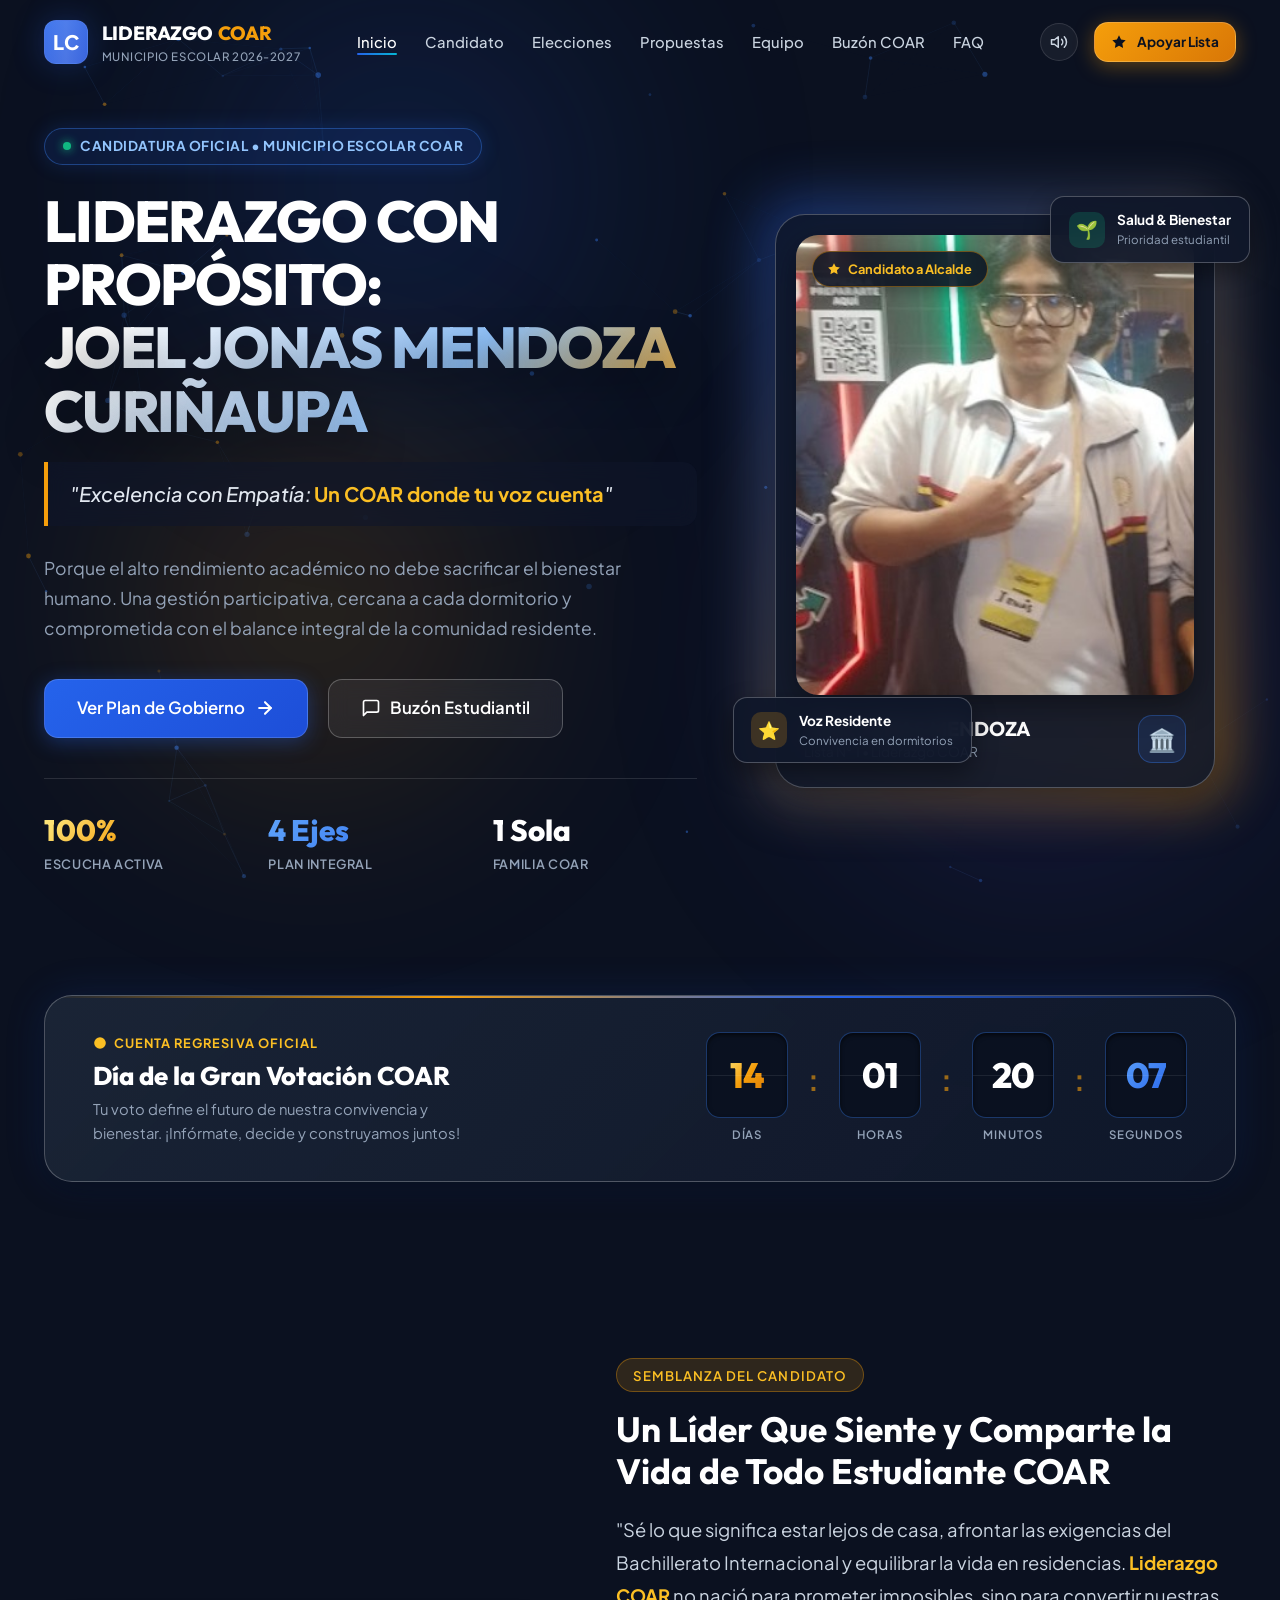
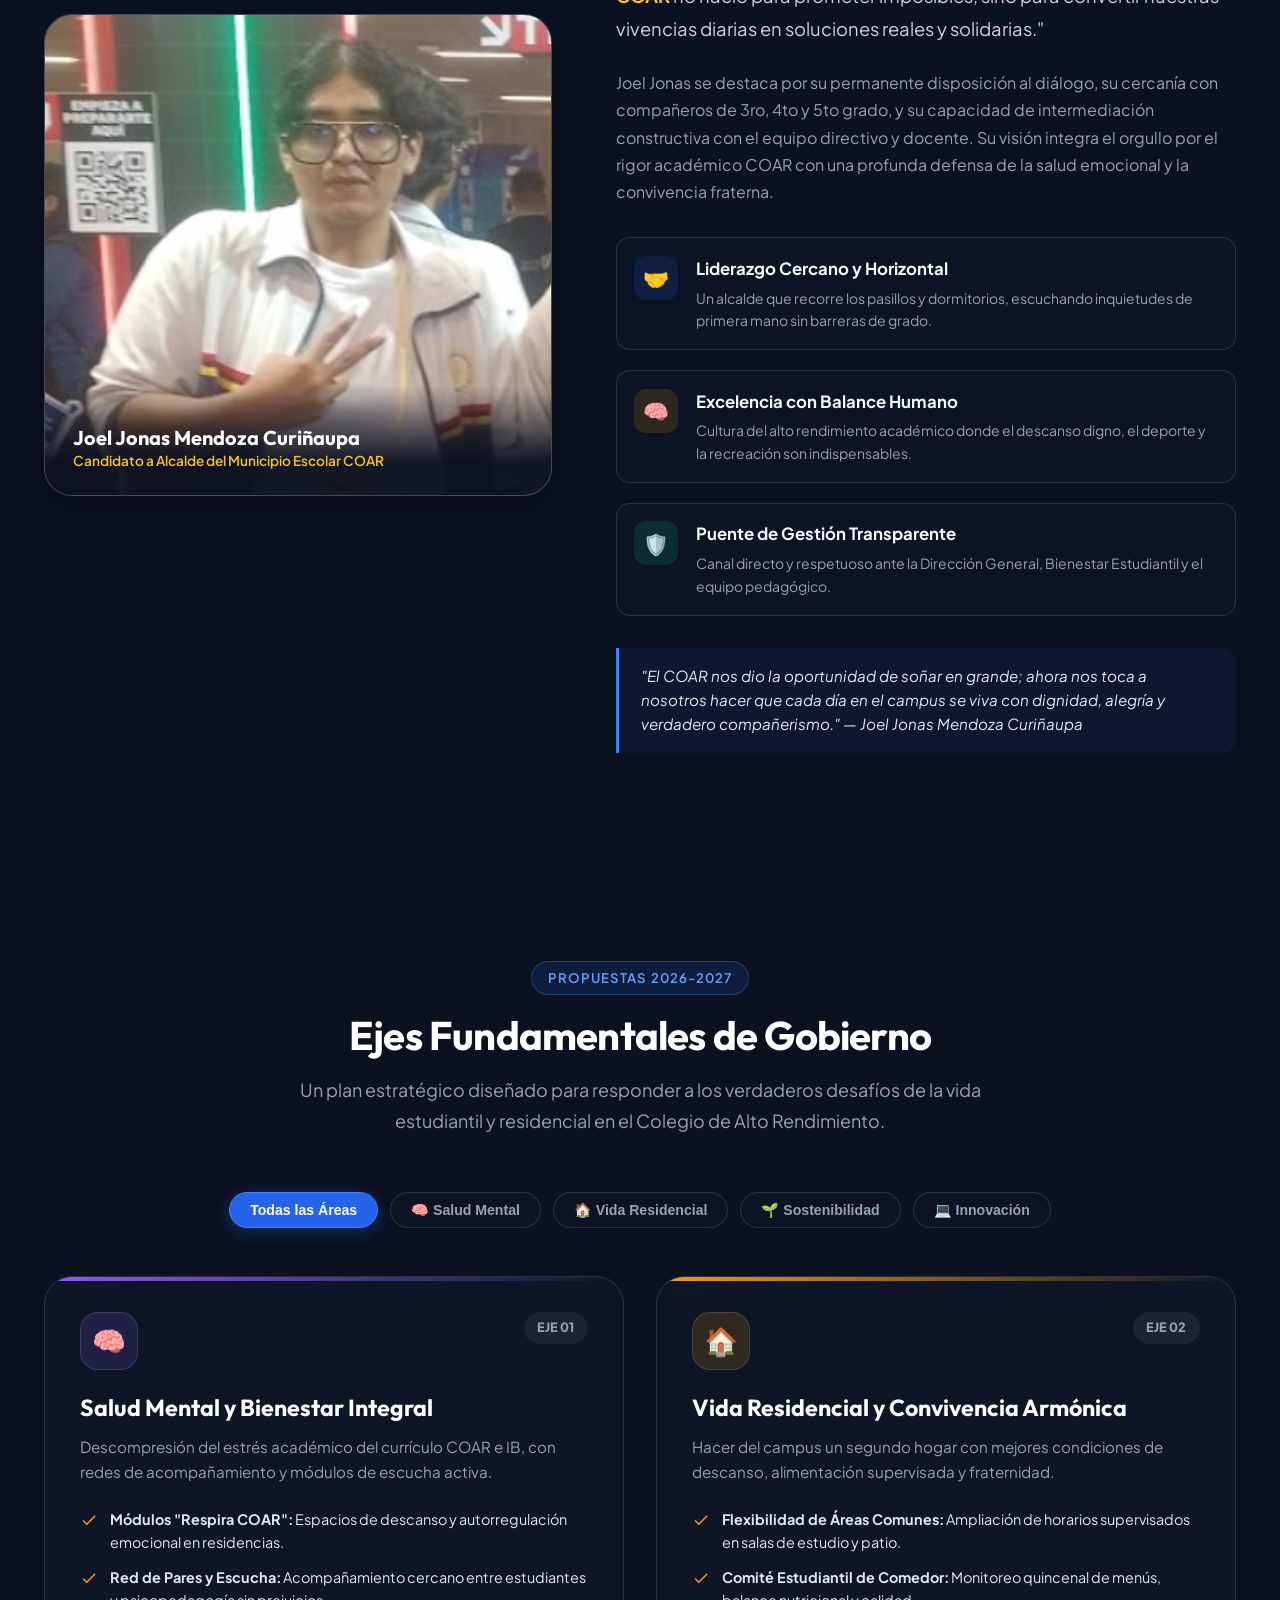
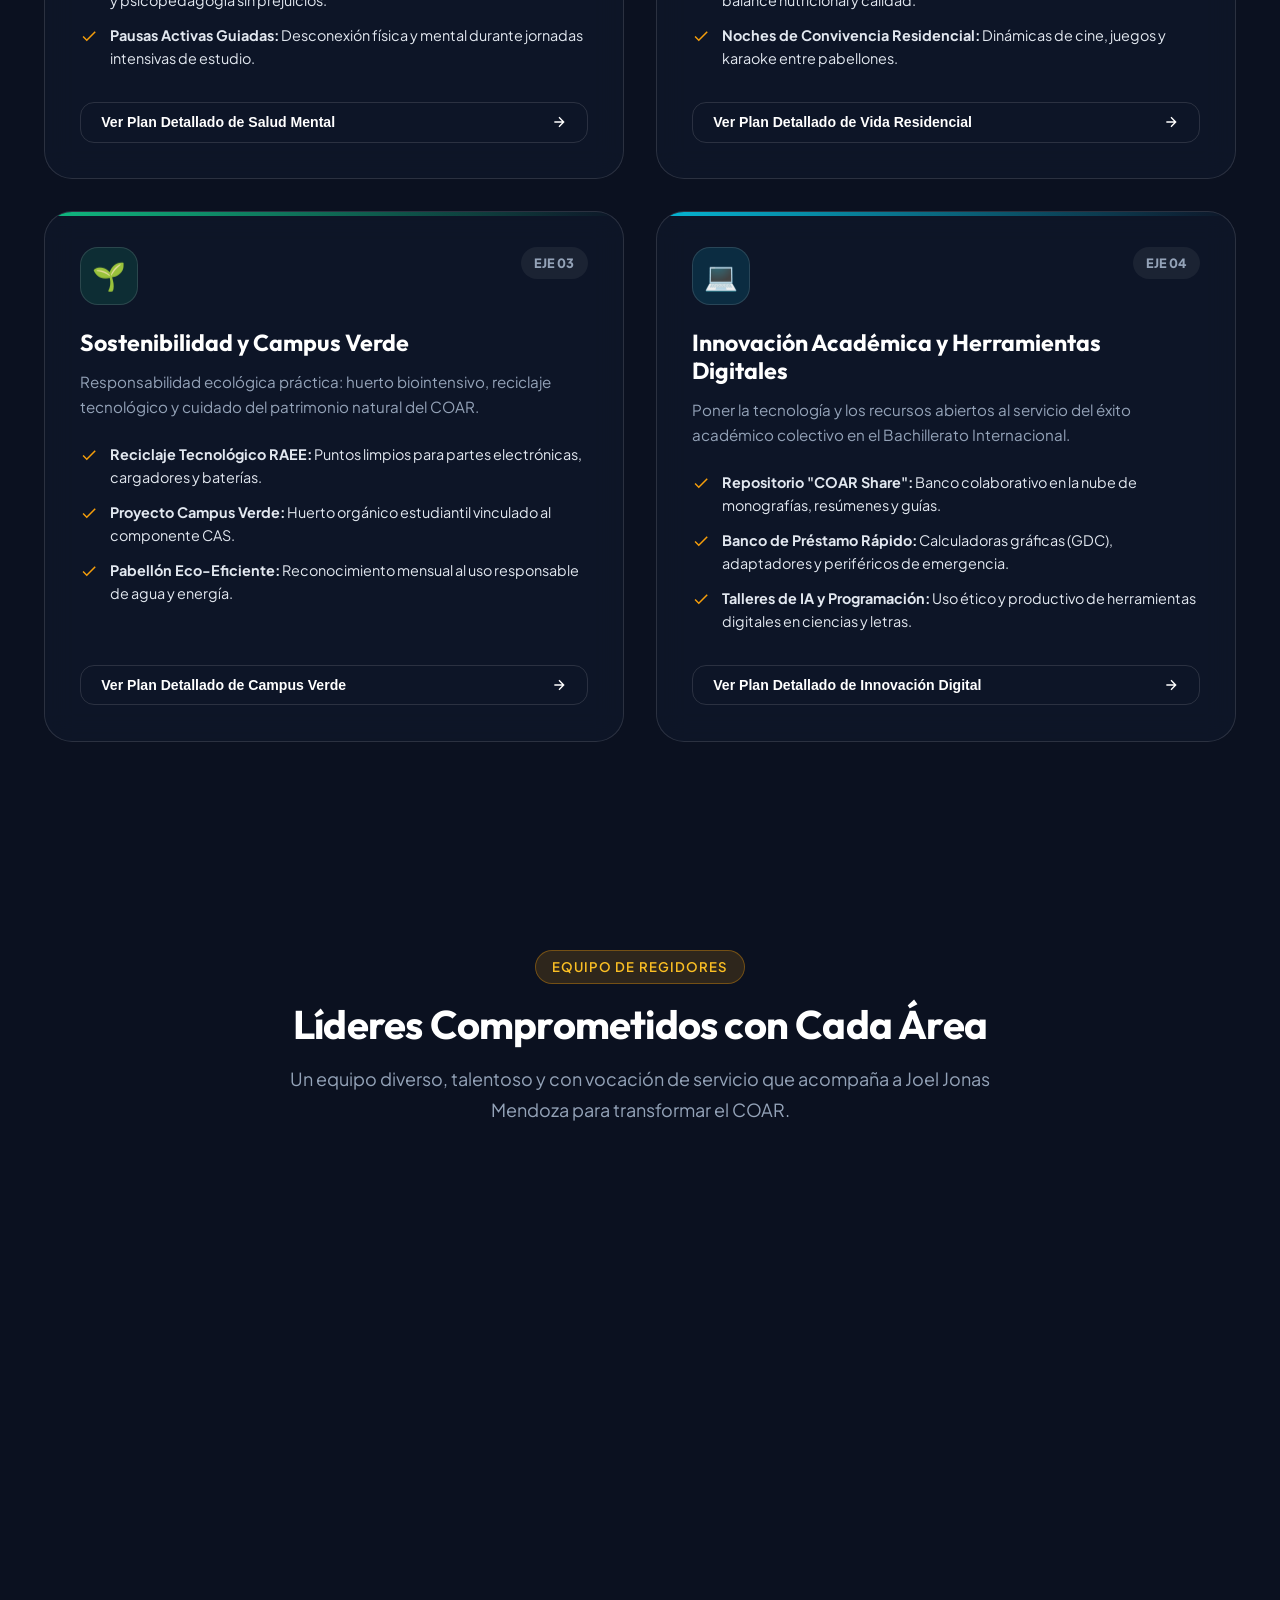
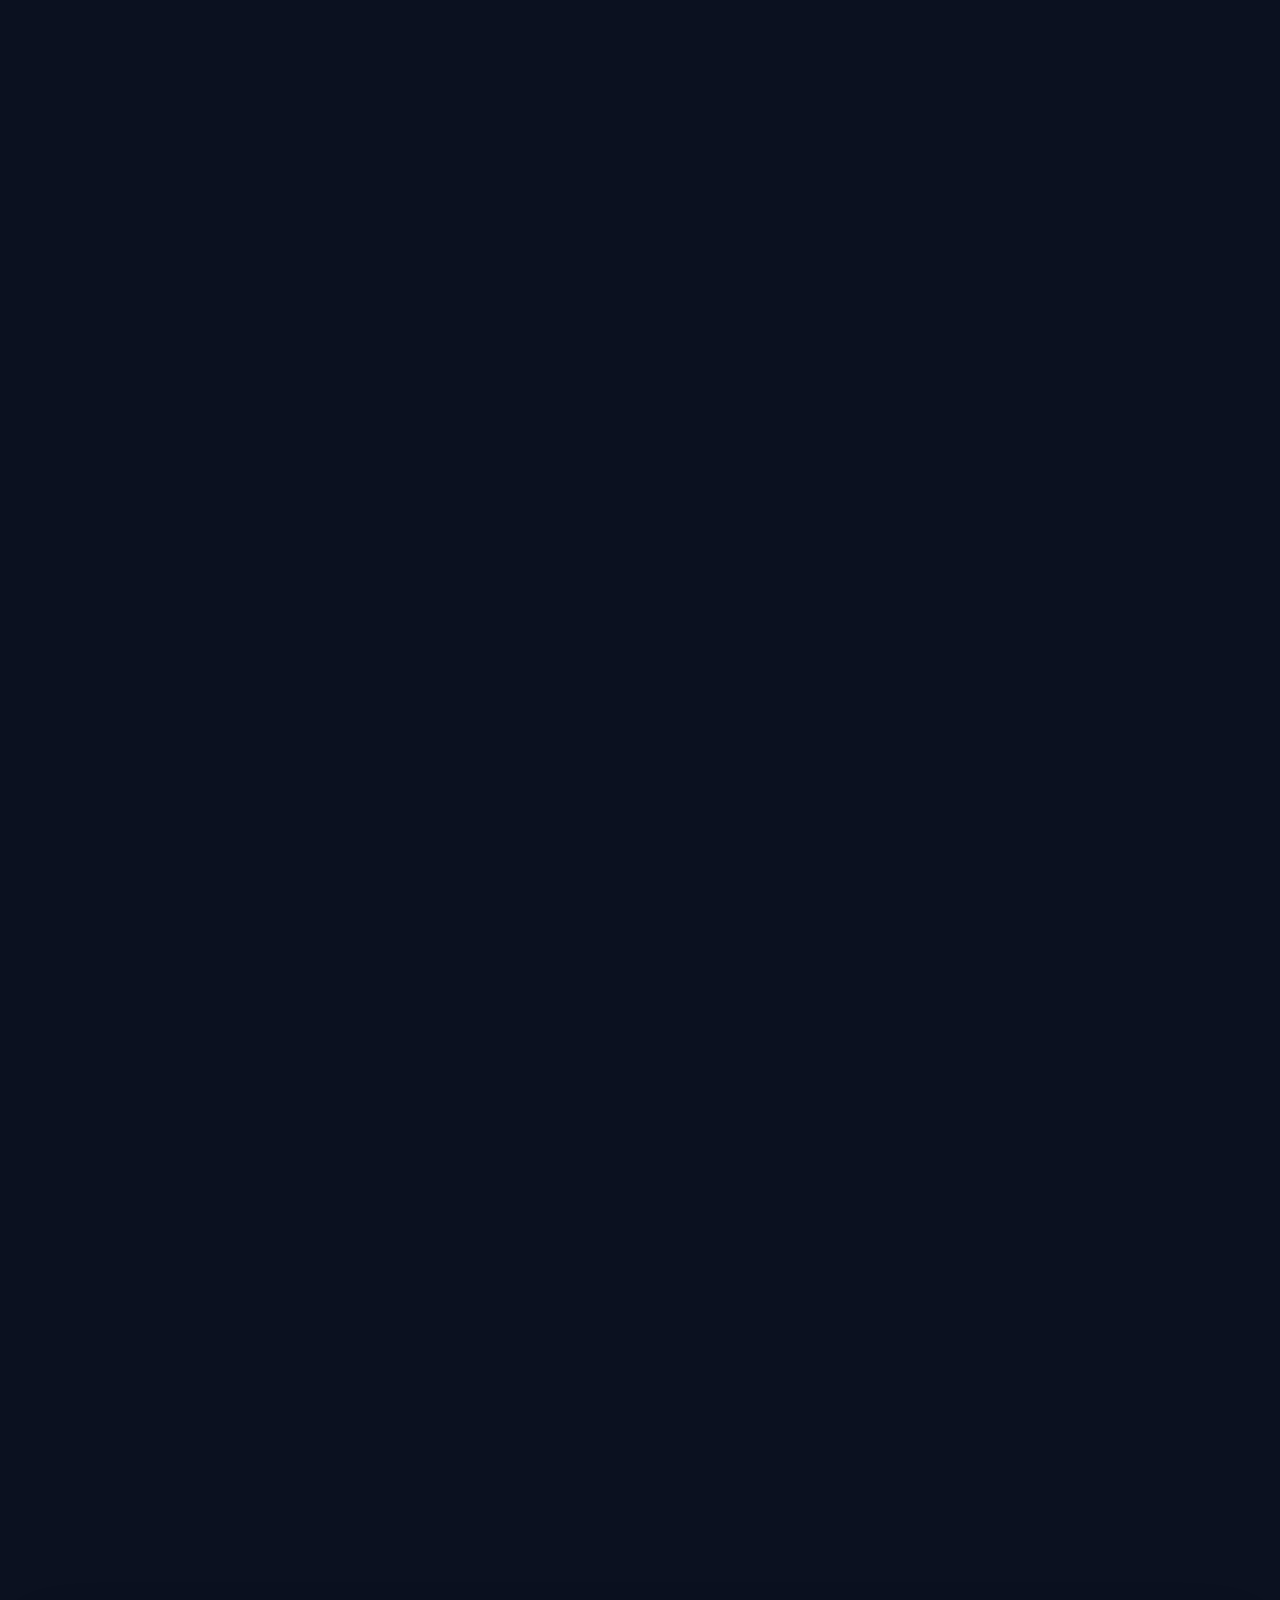
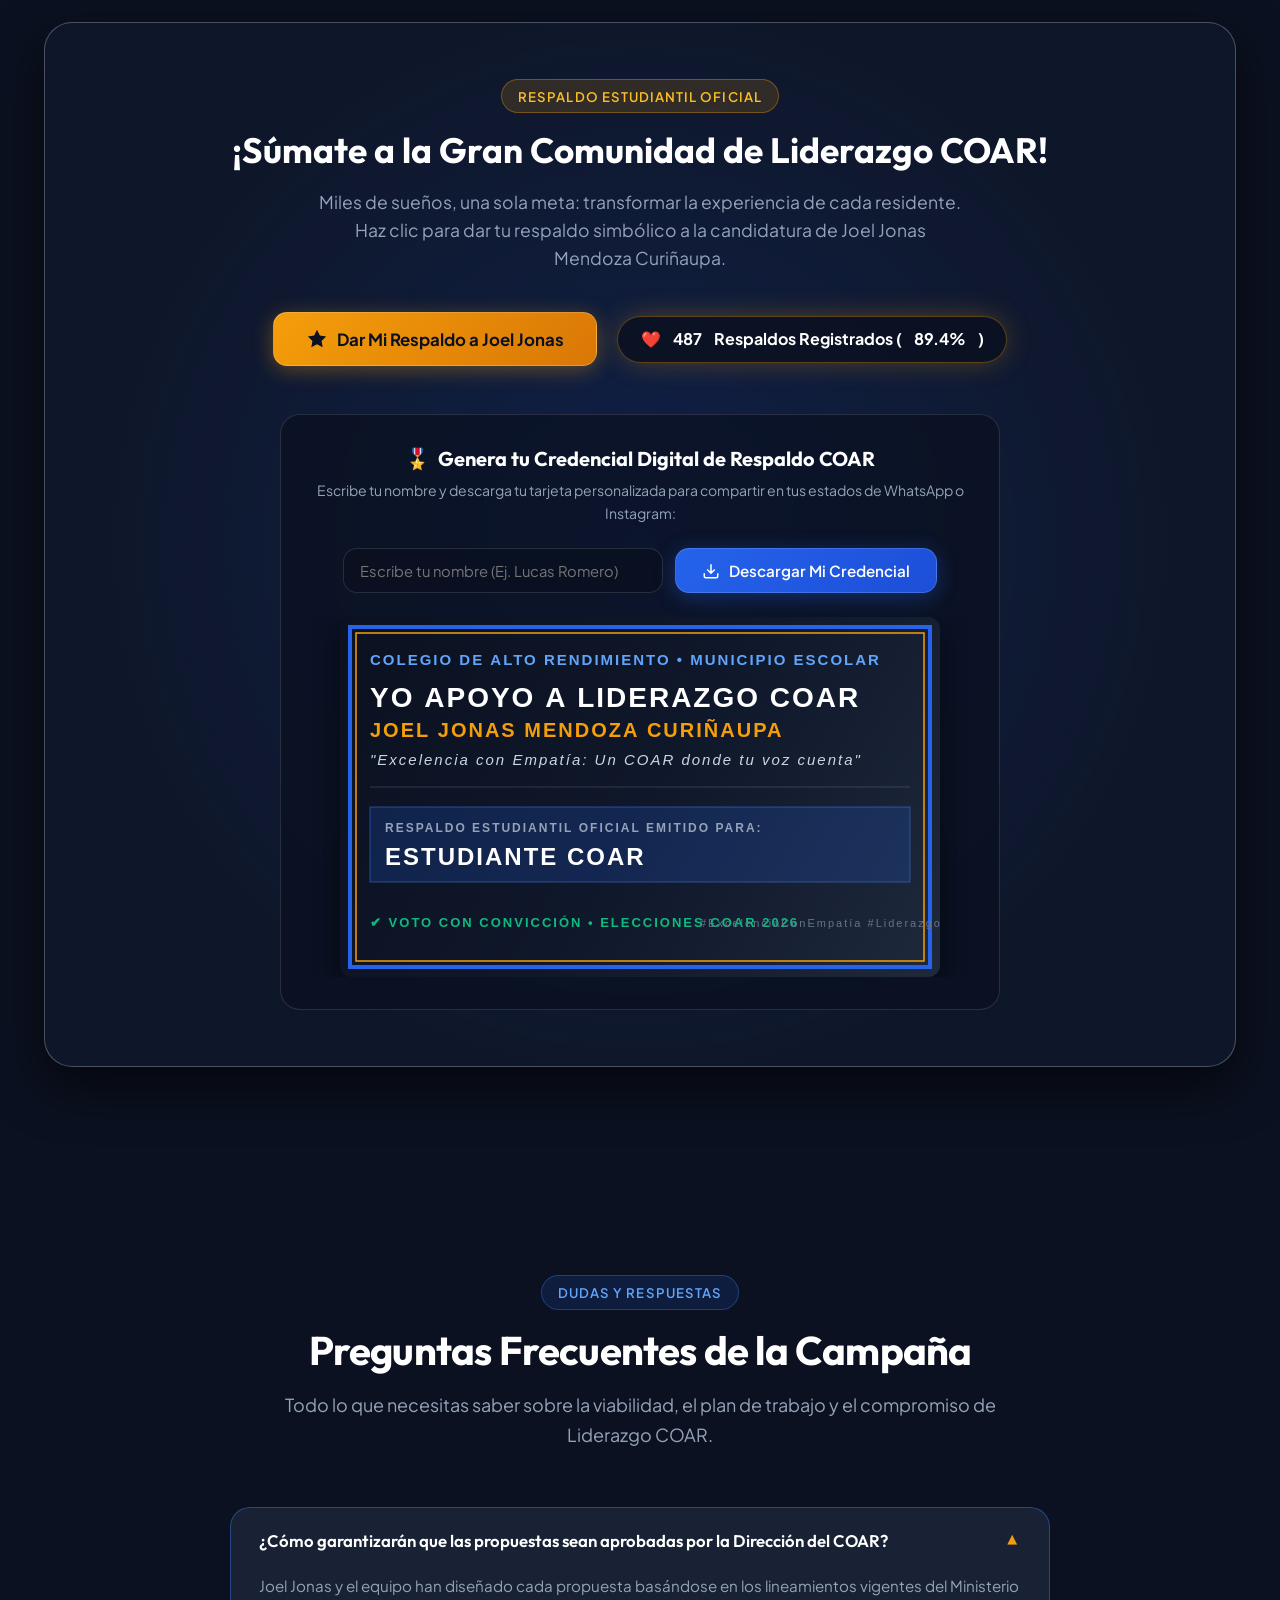
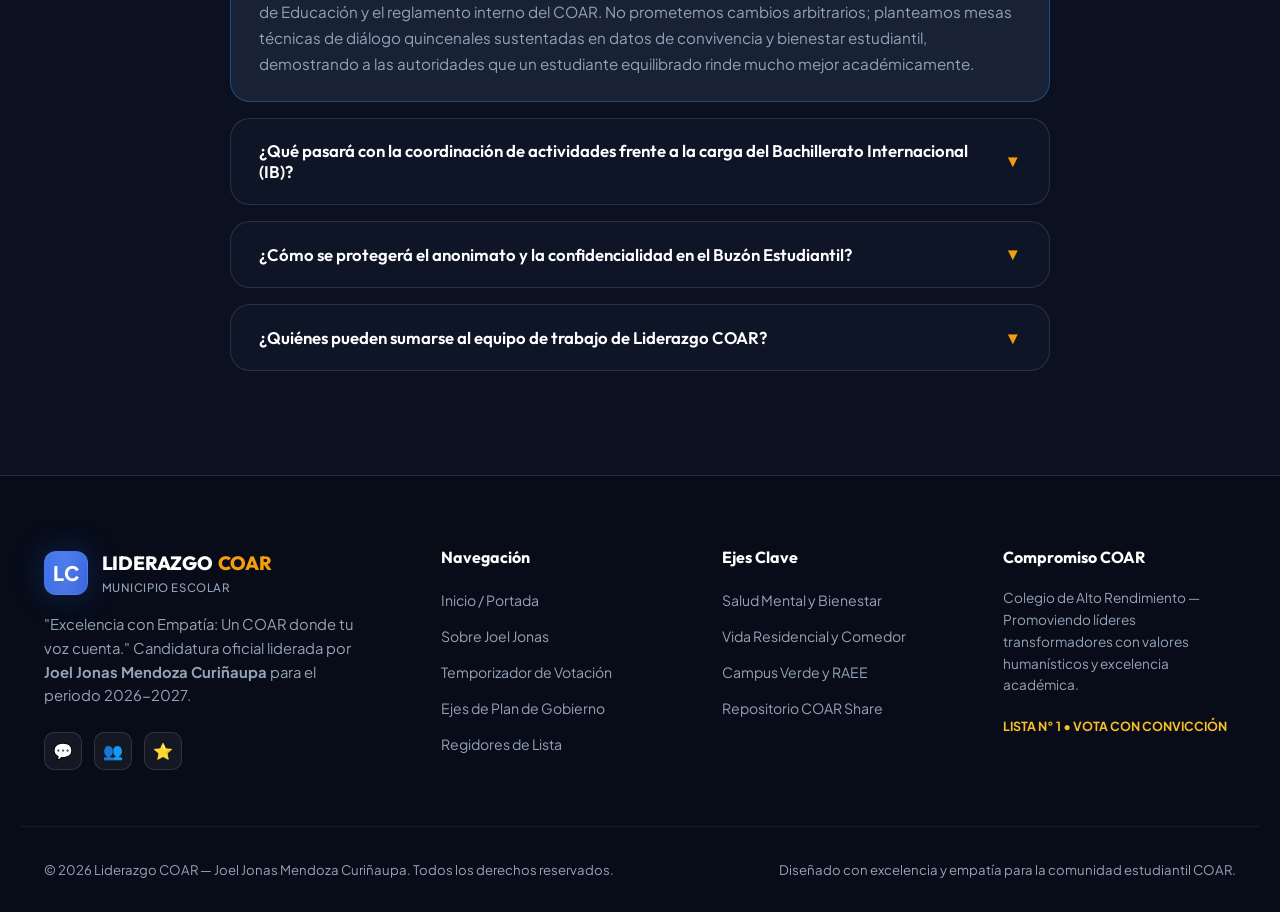
==== index.html @ a5151711 "Campaña Liderazgo COAR - Joel Jonas Mendoza" ====
<!DOCTYPE html>
<html lang="es">
<head>
  <meta charset="UTF-8">
  <meta name="viewport" content="width=device-width, initial-scale=1.0">
  <title>Liderazgo COAR | Joel Jonas Mendoza Curiñaupa - Alcalde Escolar</title>
  
  <!-- Metadatos SEO y Campaña -->
  <meta name="description" content="Campaña electoral de municipio escolar para el Colegio de Alto Rendimiento (COAR). Joel Jonas Mendoza Curiñaupa a la Alcaldía Escolar. Excelencia con Empatía: Un COAR donde tu voz cuenta.">
  <meta name="keywords" content="COAR, Colegio de Alto Rendimiento, Municipio Escolar, Joel Jonas Mendoza, Liderazgo COAR, Elecciones Escolares, Bachillerato Internacional">
  <meta name="author" content="Liderazgo COAR">
  <meta property="og:title" content="Liderazgo COAR | Joel Jonas Mendoza Curiñaupa">
  <meta property="og:description" content="Excelencia con Empatía: Un COAR donde tu voz cuenta. Conoce nuestras propuestas y únete al cambio.">
  <meta property="og:type" content="website">

  <!-- Favicon SVG en línea -->
  <link rel="icon" type="image/svg+xml" href="data:image/svg+xml,<svg xmlns='http://www.w3.org/2000/svg' viewBox='0 0 24 24' fill='%232563eb'><path d='M12 2L2 7l10 5 10-5-10-5zm0 8.5L4.5 7.5 12 4l7.5 3.5L12 10.5z'/><path d='M2 17l10 5 10-5M2 12l10 5 10-5'/></svg>">

  <!-- Google Fonts: Outfit & Plus Jakarta Sans -->
  <link rel="preconnect" href="https://fonts.googleapis.com">
  <link rel="preconnect" href="https://fonts.gstatic.com" crossorigin>
  <link href="https://fonts.googleapis.com/css2?family=Outfit:wght@400;500;600;700;800;900&family=Plus+Jakarta+Sans:wght@300;400;500;600;700&display=swap" rel="stylesheet">

  <link rel="stylesheet" href="styles.css">
</head>
<body>

  <!-- Barra de Progreso de Lectura -->
  <div id="scroll-progress"></div>

  <!-- Canvas de Fondo para Partículas Dinámicas -->
  <canvas id="canvas-particles"></canvas>

  <!-- Orbs de Resplandor Neón de Fondo -->
  <div class="bg-glow-orb orb-1"></div>
  <div class="bg-glow-orb orb-2"></div>
  <div class="bg-glow-orb orb-3"></div>

  <!-- ==========================================================================
       NAVBAR SUPERIOR FLOTANTE CON GLASSMORPHISM
       ========================================================================== -->
  <header class="navbar" id="navbar">
    <div class="container navbar-container">
      <a href="#inicio" class="logo-wrapper" id="nav-brand" aria-label="Inicio Liderazgo COAR">
        <div class="logo-badge">LC</div>
        <div class="logo-text-group">
          <span class="logo-title">LIDERAZGO <span>COAR</span></span>
          <span class="logo-subtitle">Municipio Escolar 2026-2027</span>
        </div>
      </a>

      <!-- Menú de Navegación -->
      <nav>
        <ul class="nav-links" id="nav-links">
          <li><a href="#inicio" class="nav-link active">Inicio</a></li>
          <li><a href="#candidato" class="nav-link">Candidato</a></li>
          <li><a href="#cuenta-regresiva" class="nav-link">Elecciones</a></li>
          <li><a href="#ejes" class="nav-link">Propuestas</a></li>
          <li><a href="#equipo" class="nav-link">Equipo</a></li>
          <li><a href="#buzon" class="nav-link">Buzón COAR</a></li>
          <li><a href="#faq" class="nav-link">FAQ</a></li>
        </ul>
      </nav>

      <!-- Acciones de Navegación -->
      <div class="nav-actions">
        <!-- Switch de Audio UI -->
        <button class="sound-toggle-btn" id="sound-toggle" aria-label="Alternar Efectos de Sonido" title="Efectos de sonido: Activados">
          <svg width="18" height="18" viewBox="0 0 24 24" fill="none" stroke="currentColor" stroke-width="2" stroke-linecap="round" stroke-linejoin="round">
            <polygon points="11 5 6 9 2 9 2 15 6 15 11 19 11 5"></polygon>
            <path d="M19.07 4.93a10 10 0 0 1 0 14.14M15.54 8.46a5 5 0 0 1 0 7.07"></path>
          </svg>
        </button>

        <a href="#respaldo" class="btn btn-gold btn-sm" id="nav-support-btn">
          <svg width="16" height="16" viewBox="0 0 24 24" fill="currentColor">
            <path d="M12 2l3.09 6.26L22 9.27l-5 4.87 1.18 6.88L12 17.77l-6.18 3.25L7 14.14 2 9.27l6.91-1.01L12 2z"></path>
          </svg>
          Apoyar Lista
        </a>

        <!-- Botón Menú Móvil -->
        <button class="mobile-toggle" id="mobile-toggle" aria-label="Abrir Menú">
          <span></span>
          <span></span>
          <span></span>
        </button>
      </div>
    </div>
  </header>

  <!-- ==========================================================================
       1. HERO SECTION (IMPACTO VISUAL MÁXIMO)
       ========================================================================== -->
  <section class="hero-section" id="inicio">
    <div class="container hero-grid">
      
      <!-- Contenido Principal Hero -->
      <div class="hero-content reveal">
        <div class="hero-badge-pill">
          <span class="pulse-dot"></span>
          <span>Candidatura Oficial • Municipio Escolar COAR</span>
        </div>

        <h1 class="hero-title">
          <span>LIDERAZGO CON PROPÓSITO:</span>
          <span class="name-highlight">JOEL JONAS MENDOZA CURIÑAUPA</span>
        </h1>

        <div class="hero-slogan-box">
          <p class="hero-slogan">
            "Excelencia con Empatía: <strong>Un COAR donde tu voz cuenta</strong>"
          </p>
        </div>

        <p class="hero-description">
          Porque el alto rendimiento académico no debe sacrificar el bienestar humano. Una gestión participativa, cercana a cada dormitorio y comprometida con el balance integral de la comunidad residente.
        </p>

        <div class="hero-cta-group">
          <a href="#ejes" class="btn btn-primary btn-lg" id="btn-hero-proposals">
            <span>Ver Plan de Gobierno</span>
            <svg width="20" height="20" viewBox="0 0 24 24" fill="none" stroke="currentColor" stroke-width="2.5" stroke-linecap="round" stroke-linejoin="round">
              <line x1="5" y1="12" x2="19" y2="12"></line>
              <polyline points="12 5 19 12 12 19"></polyline>
            </svg>
          </a>

          <a href="#buzon" class="btn btn-secondary btn-lg" id="btn-hero-voice">
            <svg width="20" height="20" viewBox="0 0 24 24" fill="none" stroke="currentColor" stroke-width="2" stroke-linecap="round" stroke-linejoin="round">
              <path d="M21 15a2 2 0 0 1-2 2H7l-4 4V5a2 2 0 0 1 2-2h14a2 2 0 0 1 2 2z"></path>
            </svg>
            <span>Buzón Estudiantil</span>
          </a>
        </div>

        <!-- Métricas / Resumen Estadístico -->
        <div class="hero-stats">
          <div class="stat-item">
            <span class="stat-number text-gradient-gold">100%</span>
            <span class="stat-label">Escucha Activa</span>
          </div>
          <div class="stat-item">
            <span class="stat-number text-gradient-blue">4 Ejes</span>
            <span class="stat-label">Plan Integral</span>
          </div>
          <div class="stat-item">
            <span class="stat-number">1 Sola</span>
            <span class="stat-label">Familia COAR</span>
          </div>
        </div>
      </div>

      <!-- Tarjeta Visual del Candidato (Hero Right) -->
      <div class="hero-visual reveal reveal-delay-1">
        <div class="candidate-card-wrapper">
          <div class="candidate-card-glow"></div>
          
          <div class="candidate-card">
            <div class="candidate-photo-frame">
              <img src="assets/candidato_joel.jpg" alt="Joel Jonas Mendoza Curiñaupa - Candidato a Alcalde COAR" id="hero-candidate-img">
              <div class="candidate-badge-overlay">
                <svg width="14" height="14" viewBox="0 0 24 24" fill="currentColor"><path d="M12 2l3.09 6.26L22 9.27l-5 4.87 1.18 6.88L12 17.77l-6.18 3.25L7 14.14 2 9.27l6.91-1.01L12 2z"></path></svg>
                <span>Candidato a Alcalde</span>
              </div>
            </div>

            <div class="candidate-card-footer">
              <div class="candidate-name-plate">
                <h3>JOEL JONAS MENDOZA</h3>
                <p>Lista N° 1 • Liderazgo COAR</p>
              </div>
              <div class="coar-seal-icon" title="Colegio de Alto Rendimiento">
                🏛️
              </div>
            </div>
          </div>

          <!-- Badges Flotantes Decorativos -->
          <div class="floating-badge badge-left">
            <div class="badge-icon-box gold">⭐</div>
            <div>
              <div class="badge-info-title">Voz Residente</div>
              <div class="badge-info-sub">Convivencia en dormitorios</div>
            </div>
          </div>

          <div class="floating-badge badge-right">
            <div class="badge-icon-box green">🌱</div>
            <div>
              <div class="badge-info-title">Salud & Bienestar</div>
              <div class="badge-info-sub">Prioridad estudiantil</div>
            </div>
          </div>
        </div>
      </div>

    </div>
  </section>

  <!-- ==========================================================================
       6. WIDGET CUENTA REGRESIVA (DÍA DE LA ELECCIÓN)
       ========================================================================== -->
  <section class="countdown-section" id="cuenta-regresiva">
    <div class="container">
      <div class="countdown-bar reveal">
        <div class="countdown-info">
          <div class="countdown-info-tag">
            <svg width="14" height="14" viewBox="0 0 24 24" fill="currentColor"><circle cx="12" cy="12" r="10"></circle><polyline points="12 6 12 12 16 14"></polyline></svg>
            Cuenta Regresiva Oficial
          </div>
          <h3>Día de la Gran Votación COAR</h3>
          <p>Tu voto define el futuro de nuestra convivencia y bienestar. ¡Infórmate, decide y construyamos juntos!</p>
        </div>

        <div class="countdown-timer" id="countdown-timer">
          <div class="timer-slot">
            <div class="timer-box">
              <span class="timer-value text-gradient-gold" id="cd-days">14</span>
            </div>
            <span class="timer-label">Días</span>
          </div>

          <div class="timer-divider">:</div>

          <div class="timer-slot">
            <div class="timer-box">
              <span class="timer-value" id="cd-hours">08</span>
            </div>
            <span class="timer-label">Horas</span>
          </div>

          <div class="timer-divider">:</div>

          <div class="timer-slot">
            <div class="timer-box">
              <span class="timer-value" id="cd-minutes">32</span>
            </div>
            <span class="timer-label">Minutos</span>
          </div>

          <div class="timer-divider">:</div>

          <div class="timer-slot">
            <div class="timer-box">
              <span class="timer-value text-gradient-blue" id="cd-seconds">45</span>
            </div>
            <span class="timer-label">Segundos</span>
          </div>
        </div>
      </div>
    </div>
  </section>

  <!-- ==========================================================================
       2. SOBRE EL CANDIDATO (JOEL JONAS MENDOZA CURIÑAUPA)
       ========================================================================== -->
  <section class="section" id="candidato">
    <div class="container about-grid">
      
      <!-- Visual Candidato -->
      <div class="about-card-spotlight reveal">
        <div class="about-image-card">
          <img src="assets/candidato_joel.jpg" alt="Joel Jonas Mendoza Curiñaupa Semblanza">
          <div class="about-card-badge-bottom">
            <h4>Joel Jonas Mendoza Curiñaupa</h4>
            <p>Candidato a Alcalde del Municipio Escolar COAR</p>
          </div>
        </div>
      </div>

      <!-- Texto y Semblanza -->
      <div class="about-text reveal reveal-delay-1">
        <span class="section-tag gold">Semblanza del Candidato</span>
        <h3>Un Líder Que Siente y Comparte la Vida de Todo Estudiante COAR</h3>

        <p class="about-lead">
          "Sé lo que significa estar lejos de casa, afrontar las exigencias del Bachillerato Internacional y equilibrar la vida en residencias. <strong>Liderazgo COAR</strong> no nació para prometer imposibles, sino para convertir nuestras vivencias diarias en soluciones reales y solidarias."
        </p>

        <p class="about-desc" style="color: var(--text-muted); font-size: 1rem; line-height: 1.7; margin-bottom: 1.5rem;">
          Joel Jonas se destaca por su permanente disposición al diálogo, su cercanía con compañeros de 3ro, 4to y 5to grado, y su capacidad de intermediación constructiva con el equipo directivo y docente. Su visión integra el orgullo por el rigor académico COAR con una profunda defensa de la salud emocional y la convivencia fraterna.
        </p>

        <!-- 3 Pilares Personales -->
        <div class="about-pillars">
          <div class="pillar-item">
            <div class="pillar-icon">🤝</div>
            <div>
              <div class="pillar-title">Liderazgo Cercano y Horizontal</div>
              <div class="pillar-desc">Un alcalde que recorre los pasillos y dormitorios, escuchando inquietudes de primera mano sin barreras de grado.</div>
            </div>
          </div>

          <div class="pillar-item">
            <div class="pillar-icon">🧠</div>
            <div>
              <div class="pillar-title">Excelencia con Balance Humano</div>
              <div class="pillar-desc">Cultura del alto rendimiento académico donde el descanso digno, el deporte y la recreación son indispensables.</div>
            </div>
          </div>

          <div class="pillar-item">
            <div class="pillar-icon">🛡️</div>
            <div>
              <div class="pillar-title">Puente de Gestión Transparente</div>
              <div class="pillar-desc">Canal directo y respetuoso ante la Dirección General, Bienestar Estudiantil y el equipo pedagógico.</div>
            </div>
          </div>
        </div>

        <div class="about-quote">
          "El COAR nos dio la oportunidad de soñar en grande; ahora nos toca a nosotros hacer que cada día en el campus se viva con dignidad, alegría y verdadero compañerismo." — <em>Joel Jonas Mendoza Curiñaupa</em>
        </div>
      </div>

    </div>
  </section>

  <!-- ==========================================================================
       3. EJES DEL PLAN DE GOBIERNO (CARDS INTERACTIVAS)
       ========================================================================== -->
  <section class="section" id="ejes">
    <div class="container">
      <div class="section-header reveal">
        <span class="section-tag">Propuestas 2026-2027</span>
        <h2 class="section-title">Ejes Fundamentales de Gobierno</h2>
        <p class="section-description">
          Un plan estratégico diseñado para responder a los verdaderos desafíos de la vida estudiantil y residencial en el Colegio de Alto Rendimiento.
        </p>
      </div>

      <!-- Filtro de Categorías -->
      <div class="axes-filter-bar reveal">
        <button class="filter-btn active" data-filter="all">Todas las Áreas</button>
        <button class="filter-btn" data-filter="mental">🧠 Salud Mental</button>
        <button class="filter-btn" data-filter="residential">🏠 Vida Residencial</button>
        <button class="filter-btn" data-filter="sustainability">🌱 Sostenibilidad</button>
        <button class="filter-btn" data-filter="innovation">💻 Innovación</button>
      </div>

      <!-- Grid de Ejes -->
      <div class="axes-grid">
        
        <!-- EJE 1: SALUD MENTAL -->
        <div class="axis-card mental reveal" data-category="mental">
          <div>
            <div class="axis-card-top">
              <div class="axis-icon-box">🧠</div>
              <span class="axis-number-tag">EJE 01</span>
            </div>
            <h3 class="axis-title">Salud Mental y Bienestar Integral</h3>
            <p class="axis-description">
              Descompresión del estrés académico del currículo COAR e IB, con redes de acompañamiento y módulos de escucha activa.
            </p>
            <ul class="axis-proposals-list">
              <li class="axis-proposal-item">
                <svg width="18" height="18" viewBox="0 0 24 24" fill="currentColor"><path d="M9 16.17L4.83 12l-1.42 1.41L9 19 21 7l-1.41-1.41z"/></svg>
                <span><strong>Módulos "Respira COAR":</strong> Espacios de descanso y autorregulación emocional en residencias.</span>
              </li>
              <li class="axis-proposal-item">
                <svg width="18" height="18" viewBox="0 0 24 24" fill="currentColor"><path d="M9 16.17L4.83 12l-1.42 1.41L9 19 21 7l-1.41-1.41z"/></svg>
                <span><strong>Red de Pares y Escucha:</strong> Acompañamiento cercano entre estudiantes y psicopedagogía sin prejuicios.</span>
              </li>
              <li class="axis-proposal-item">
                <svg width="18" height="18" viewBox="0 0 24 24" fill="currentColor"><path d="M9 16.17L4.83 12l-1.42 1.41L9 19 21 7l-1.41-1.41z"/></svg>
                <span><strong>Pausas Activas Guiadas:</strong> Desconexión física y mental durante jornadas intensivas de estudio.</span>
              </li>
            </ul>
          </div>
          <button class="axis-action-btn open-axis-modal" data-axis="mental">
            <span>Ver Plan Detallado de Salud Mental</span>
            <svg width="16" height="16" viewBox="0 0 24 24" fill="none" stroke="currentColor" stroke-width="2"><path d="M5 12h14M12 5l7 7-7 7"/></svg>
          </button>
        </div>

        <!-- EJE 2: VIDA RESIDENCIAL -->
        <div class="axis-card residential reveal reveal-delay-1" data-category="residential">
          <div>
            <div class="axis-card-top">
              <div class="axis-icon-box">🏠</div>
              <span class="axis-number-tag">EJE 02</span>
            </div>
            <h3 class="axis-title">Vida Residencial y Convivencia Armónica</h3>
            <p class="axis-description">
              Hacer del campus un segundo hogar con mejores condiciones de descanso, alimentación supervisada y fraternidad.
            </p>
            <ul class="axis-proposals-list">
              <li class="axis-proposal-item">
                <svg width="18" height="18" viewBox="0 0 24 24" fill="currentColor"><path d="M9 16.17L4.83 12l-1.42 1.41L9 19 21 7l-1.41-1.41z"/></svg>
                <span><strong>Flexibilidad de Áreas Comunes:</strong> Ampliación de horarios supervisados en salas de estudio y patio.</span>
              </li>
              <li class="axis-proposal-item">
                <svg width="18" height="18" viewBox="0 0 24 24" fill="currentColor"><path d="M9 16.17L4.83 12l-1.42 1.41L9 19 21 7l-1.41-1.41z"/></svg>
                <span><strong>Comité Estudiantil de Comedor:</strong> Monitoreo quincenal de menús, balance nutricional y calidad.</span>
              </li>
              <li class="axis-proposal-item">
                <svg width="18" height="18" viewBox="0 0 24 24" fill="currentColor"><path d="M9 16.17L4.83 12l-1.42 1.41L9 19 21 7l-1.41-1.41z"/></svg>
                <span><strong>Noches de Convivencia Residencial:</strong> Dinámicas de cine, juegos y karaoke entre pabellones.</span>
              </li>
            </ul>
          </div>
          <button class="axis-action-btn open-axis-modal" data-axis="residential">
            <span>Ver Plan Detallado de Vida Residencial</span>
            <svg width="16" height="16" viewBox="0 0 24 24" fill="none" stroke="currentColor" stroke-width="2"><path d="M5 12h14M12 5l7 7-7 7"/></svg>
          </button>
        </div>

        <!-- EJE 3: SOSTENIBILIDAD Y MEDIO AMBIENTE -->
        <div class="axis-card sustainability reveal" data-category="sustainability">
          <div>
            <div class="axis-card-top">
              <div class="axis-icon-box">🌱</div>
              <span class="axis-number-tag">EJE 03</span>
            </div>
            <h3 class="axis-title">Sostenibilidad y Campus Verde</h3>
            <p class="axis-description">
              Responsabilidad ecológica práctica: huerto biointensivo, reciclaje tecnológico y cuidado del patrimonio natural del COAR.
            </p>
            <ul class="axis-proposals-list">
              <li class="axis-proposal-item">
                <svg width="18" height="18" viewBox="0 0 24 24" fill="currentColor"><path d="M9 16.17L4.83 12l-1.42 1.41L9 19 21 7l-1.41-1.41z"/></svg>
                <span><strong>Reciclaje Tecnológico RAEE:</strong> Puntos limpios para partes electrónicas, cargadores y baterías.</span>
              </li>
              <li class="axis-proposal-item">
                <svg width="18" height="18" viewBox="0 0 24 24" fill="currentColor"><path d="M9 16.17L4.83 12l-1.42 1.41L9 19 21 7l-1.41-1.41z"/></svg>
                <span><strong>Proyecto Campus Verde:</strong> Huerto orgánico estudiantil vinculado al componente CAS.</span>
              </li>
              <li class="axis-proposal-item">
                <svg width="18" height="18" viewBox="0 0 24 24" fill="currentColor"><path d="M9 16.17L4.83 12l-1.42 1.41L9 19 21 7l-1.41-1.41z"/></svg>
                <span><strong>Pabellón Eco-Eficiente:</strong> Reconocimiento mensual al uso responsable de agua y energía.</span>
              </li>
            </ul>
          </div>
          <button class="axis-action-btn open-axis-modal" data-axis="sustainability">
            <span>Ver Plan Detallado de Campus Verde</span>
            <svg width="16" height="16" viewBox="0 0 24 24" fill="none" stroke="currentColor" stroke-width="2"><path d="M5 12h14M12 5l7 7-7 7"/></svg>
          </button>
        </div>

        <!-- EJE 4: INNOVACIÓN Y TECNOLOGÍA -->
        <div class="axis-card innovation reveal reveal-delay-1" data-category="innovation">
          <div>
            <div class="axis-card-top">
              <div class="axis-icon-box">💻</div>
              <span class="axis-number-tag">EJE 04</span>
            </div>
            <h3 class="axis-title">Innovación Académica y Herramientas Digitales</h3>
            <p class="axis-description">
              Poner la tecnología y los recursos abiertos al servicio del éxito académico colectivo en el Bachillerato Internacional.
            </p>
            <ul class="axis-proposals-list">
              <li class="axis-proposal-item">
                <svg width="18" height="18" viewBox="0 0 24 24" fill="currentColor"><path d="M9 16.17L4.83 12l-1.42 1.41L9 19 21 7l-1.41-1.41z"/></svg>
                <span><strong>Repositorio "COAR Share":</strong> Banco colaborativo en la nube de monografías, resúmenes y guías.</span>
              </li>
              <li class="axis-proposal-item">
                <svg width="18" height="18" viewBox="0 0 24 24" fill="currentColor"><path d="M9 16.17L4.83 12l-1.42 1.41L9 19 21 7l-1.41-1.41z"/></svg>
                <span><strong>Banco de Préstamo Rápido:</strong> Calculadoras gráficas (GDC), adaptadores y periféricos de emergencia.</span>
              </li>
              <li class="axis-proposal-item">
                <svg width="18" height="18" viewBox="0 0 24 24" fill="currentColor"><path d="M9 16.17L4.83 12l-1.42 1.41L9 19 21 7l-1.41-1.41z"/></svg>
                <span><strong>Talleres de IA y Programación:</strong> Uso ético y productivo de herramientas digitales en ciencias y letras.</span>
              </li>
            </ul>
          </div>
          <button class="axis-action-btn open-axis-modal" data-axis="innovation">
            <span>Ver Plan Detallado de Innovación Digital</span>
            <svg width="16" height="16" viewBox="0 0 24 24" fill="none" stroke="currentColor" stroke-width="2"><path d="M5 12h14M12 5l7 7-7 7"/></svg>
          </button>
        </div>

      </div>
    </div>
  </section>

  <!-- ==========================================================================
       4. CONOCE AL EQUIPO DE REGIDORES
       ========================================================================== -->
  <section class="section" id="equipo">
    <div class="container">
      <div class="section-header reveal">
        <span class="section-tag gold">Equipo de Regidores</span>
        <h2 class="section-title">Líderes Comprometidos con Cada Área</h2>
        <p class="section-description">
          Un equipo diverso, talentoso y con vocación de servicio que acompaña a Joel Jonas Mendoza para transformar el COAR.
        </p>
      </div>

      <div class="team-grid">
        
        <!-- REGIDOR 1: RAINER QUISPE TORRES (DEPORTES) -->
        <div class="team-card reveal">
          <div class="team-photo-wrap">
            <img src="assets/rainer_quispe.jpg" alt="Rainer Quispe Torres (España) - Regidor de Deportes">
            <span class="team-role-badge sports">
              🏀 Deportes & E-Sports
            </span>
          </div>
          <div class="team-body">
            <h3 class="team-name">Rainer Quispe Torres <span style="font-size:0.8rem; color:var(--accent-gold); font-weight:700;">("España")</span></h3>
            <span class="team-title">Regidor de Deportes • Becado en España 🇪🇸</span>
            <p class="team-proposals-preview">
              Líder deportivo con proyección internacional. Becado en España, promueve la activación física, ligas inter-aulas de alta competencia, e-sports y pausas activas pre-exámenes.
            </p>
            <div class="team-tags">
              <span class="team-pill">Becado España</span>
              <span class="team-pill">Ligas Inter-Aulas</span>
              <span class="team-pill">Torneo E-Sports</span>
            </div>
            <button class="team-card-btn open-team-modal" data-team="valeria">
              Ver Perfil y Propuestas
            </button>
          </div>
        </div>

        <!-- REGIDOR 2: JHON KAWAI (MEDIO AMBIENTE) -->
        <div class="team-card reveal reveal-delay-1">
          <div class="team-photo-wrap">
            <img src="assets/jhon_kawai.jpg" alt="Jhon Kawai - Regidor de Medio Ambiente">
            <span class="team-role-badge eco">
              🌱 Medio Ambiente
            </span>
          </div>
          <div class="team-body">
            <h3 class="team-name">Jhon Kawai</h3>
            <span class="team-title">Regidor de Medio Ambiente</span>
            <p class="team-proposals-preview">
              Lidera la transición verde con recolección de chatarra tecnológica (RAEE), huerto escolar ecológico y auditorías de ahorro hídrico.
            </p>
            <div class="team-tags">
              <span class="team-pill">Campus Verde</span>
              <span class="team-pill">Punto RAEE</span>
              <span class="team-pill">Compostaje COAR</span>
            </div>
            <button class="team-card-btn open-team-modal" data-team="mateo_s">
              Ver Perfil y Propuestas
            </button>
          </div>
        </div>

        <!-- REGIDOR 3: BALDOCEDO FUNK (CULTURA Y BIENESTAR) -->
        <div class="team-card reveal reveal-delay-2">
          <div class="team-photo-wrap">
            <img src="assets/baldocedo_funk.jpg" alt="Baldocedo Funk - Regidor de Cultura y Bienestar">
            <span class="team-role-badge culture">
              🎭 Cultura & Bienestar
            </span>
          </div>
          <div class="team-body">
            <h3 class="team-name">Baldocedo Funk</h3>
            <span class="team-title">Regidor de Cultura y Bienestar</span>
            <p class="team-proposals-preview">
              Promueve la expresión artística, dinámicas lúdicas de integración con la ruleta de emociones, noches de talento "COAR Fest" y talleres de salud mental.
            </p>
            <div class="team-tags">
              <span class="team-pill">Ruleta Emocional</span>
              <span class="team-pill">Noches de Talento</span>
              <span class="team-pill">Salud Mental</span>
            </div>
            <button class="team-card-btn open-team-modal" data-team="camila">
              Ver Perfil y Propuestas
            </button>
          </div>
        </div>

        <!-- REGIDOR 4: HUACHES RIMACHES (INNOVACIÓN Y TECNOLOGÍA) -->
        <div class="team-card reveal reveal-delay-3">
          <div class="team-photo-wrap">
            <img src="assets/huaches_rimaches.jpg" alt="Huaches Rimaches alias DICTADOR - Regidor de Innovación">
            <span class="team-role-badge tech">
              ⚡ Innovación Digital
            </span>
          </div>
          <div class="team-body">
            <h3 class="team-name">Huaches Rimaches <span style="font-size:0.8rem; color:var(--accent-gold); font-weight:700;">(DICTADOR)</span></h3>
            <span class="team-title">Regidor de Innovación y Tecnología</span>
            <p class="team-proposals-preview">
              Liderazgo implacable en modernización: repositorio "COAR Share", régimen estricto de préstamo de calculadoras GDC y optimización tecnológica radical.
            </p>
            <div class="team-tags">
              <span class="team-pill">COAR Share</span>
              <span class="team-pill">Banco de GDCs</span>
              <span class="team-pill">Régimen Tech</span>
            </div>
            <button class="team-card-btn open-team-modal" data-team="mateo_c">
              Ver Perfil y Propuestas
            </button>
          </div>
        </div>

      </div>
    </div>
  </section>

  <!-- ==========================================================================
       5. BUZÓN ESTUDIANTIL & MURO DE IDEAS (TU VOZ CUENTA)
       ========================================================================== -->
  <section class="section" id="buzon">
    <div class="container">
      <div class="section-header reveal">
        <span class="section-tag">Participación Activa</span>
        <h2 class="section-title">Buzón Estudiantil: Tu Voz Cuenta</h2>
        <p class="section-description">
          En Liderazgo COAR construimos las propuestas contigo. Envía tus dudas, sugerencias o necesidades para incorporarlas de inmediato a nuestro plan de acción.
        </p>
      </div>

      <div class="mailbox-grid">
        
        <!-- Formulario Dinámico -->
        <div class="mailbox-form-card reveal">
          <h3>Envía tu Sugerencia a la Lista</h3>
          <p>Tu opinión es confidencial o pública según lo decidas. Todas las ideas son revisadas por el equipo.</p>

          <form id="mailbox-form">
            <div class="form-row">
              <div class="form-group">
                <label for="mb-name" class="form-label">Tu Nombre o Seudónimo (Opcional)</label>
                <input type="text" id="mb-name" class="form-control" placeholder="Ej. Camila M. o Anónimo">
              </div>

              <div class="form-group">
                <label for="mb-grade" class="form-label">Grado / Sección COAR</label>
                <select id="mb-grade" class="form-control">
                  <option value="3° Secundaria">3° de Secundaria</option>
                  <option value="4° Secundaria">4° de Secundaria (IB)</option>
                  <option value="5° Secundaria">5° de Secundaria (IB)</option>
                  <option value="Docente / Personal">Docente / Personal COAR</option>
                </select>
              </div>
            </div>

            <div class="form-group">
              <label for="mb-category" class="form-label">Eje o Tema Relacionado</label>
              <select id="mb-category" class="form-control">
                <option value="residential">Vida Residencial y Convivencia</option>
                <option value="mental">Salud Mental y Bienestar</option>
                <option value="sports">Deportes y Recreación</option>
                <option value="eco">Medio Ambiente y Campus Verde</option>
                <option value="tech">Innovación Académica y Recursos</option>
                <option value="other">Otro Tema Importante</option>
              </select>
            </div>

            <div class="form-group">
              <label for="mb-message" class="form-label">¿Qué propuesta o inquietud deseas plantear?</label>
              <textarea id="mb-message" class="form-control" placeholder="Escribe aquí detalladamente lo que el COAR necesita mejorar..." required></textarea>
            </div>

            <button type="submit" class="btn btn-primary btn-lg" style="width: 100%;" id="btn-submit-mailbox">
              <svg width="20" height="20" viewBox="0 0 24 24" fill="none" stroke="currentColor" stroke-width="2">
                <line x1="22" y1="2" x2="11" y2="13"></line>
                <polygon points="22 2 15 22 11 13 2 9 22 2"></polygon>
              </svg>
              Publicar Propuesta en el Muro
            </button>

            <div class="privacy-notice">
              <svg width="14" height="14" viewBox="0 0 24 24" fill="currentColor"><path d="M12 2C6.48 2 2 6.48 2 12s4.48 10 10 10 10-4.48 10-10S17.52 2 12 2zm1 15h-2v-6h2v6zm0-8h-2V7h2v2z"/></svg>
              <span>Promovemos un espacio de respeto, fraternidad y libre expresión estudiantil.</span>
            </div>
          </form>
        </div>

        <!-- Muro de Ideas en Vivo -->
        <div class="ideas-wall-card reveal reveal-delay-1">
          <div class="ideas-wall-header">
            <h3>
              <span>💡 Muro Comunitario COAR</span>
            </h3>
            <span class="ideas-count-badge" id="ideas-count">4 Propuestas</span>
          </div>

          <div class="ideas-scroll-list" id="ideas-wall-list">
            <!-- Cargado dinámicamente con JavaScript desde LocalStorage -->
          </div>
        </div>

      </div>
    </div>
  </section>

  <!-- ==========================================================================
       SIMULADOR DE RESPALDO & GENERADOR DE STICKER / CREDENCIAL DIGITAL
       ========================================================================== -->
  <section class="section" id="respaldo">
    <div class="container">
      <div class="support-banner reveal">
        <span class="section-tag gold" style="margin-bottom: 1rem;">Respaldo Estudiantil Oficial</span>
        <h3>¡Súmate a la Gran Comunidad de Liderazgo COAR!</h3>
        <p>
          Miles de sueños, una sola meta: transformar la experiencia de cada residente. Haz clic para dar tu respaldo simbólico a la candidatura de Joel Jonas Mendoza Curiñaupa.
        </p>

        <div class="support-actions-row">
          <button class="btn btn-gold btn-lg" id="btn-give-support">
            <svg width="22" height="22" viewBox="0 0 24 24" fill="currentColor">
              <path d="M12 2l3.09 6.26L22 9.27l-5 4.87 1.18 6.88L12 17.77l-6.18 3.25L7 14.14 2 9.27l6.91-1.01L12 2z"></path>
            </svg>
            Dar Mi Respaldo a Joel Jonas
          </button>

          <div class="support-counter-box">
            <span class="heart-icon">❤️</span>
            <span id="support-count">488</span> Respaldos Registrados (<span id="support-percentage">89.4%</span>)
          </div>
        </div>

        <!-- Generador de Credencial Digital COAR para Compartir -->
        <div style="margin-top: 3rem; background: rgba(11, 17, 32, 0.7); border: 1px solid var(--border-glass); border-radius: var(--radius-lg); padding: 2rem; max-width: 720px; margin-left: auto; margin-right: auto;">
          <h4 style="font-size: 1.25rem; color: #fff; margin-bottom: 0.5rem; display: flex; align-items: center; justify-content: center; gap: 0.5rem;">
            <span>🎖️</span> Genera tu Credencial Digital de Respaldo COAR
          </h4>
          <p style="font-size: 0.88rem; color: var(--text-muted); margin-bottom: 1.5rem;">
            Escribe tu nombre y descarga tu tarjeta personalizada para compartir en tus estados de WhatsApp o Instagram:
          </p>

          <div style="display: flex; gap: 0.75rem; justify-content: center; margin-bottom: 1.5rem; flex-wrap: wrap;">
            <input type="text" id="sticker-name-input" class="form-control" placeholder="Escribe tu nombre (Ej. Lucas Romero)" style="max-width: 320px;">
            <button class="btn btn-primary" id="btn-gen-sticker">
              <svg width="18" height="18" viewBox="0 0 24 24" fill="none" stroke="currentColor" stroke-width="2"><path d="M21 15v4a2 2 0 0 1-2 2H5a2 2 0 0 1-2-2v-4M7 10l5 5 5-5M12 15V3"/></svg>
              Descargar Mi Credencial
            </button>
          </div>

          <!-- Canvas Preview de la Credencial -->
          <div style="overflow-x: auto; display: flex; justify-content: center;">
            <canvas id="sticker-canvas" width="600" height="360" style="max-width: 100%; border-radius: 12px; box-shadow: 0 10px 30px rgba(0,0,0,0.5);"></canvas>
          </div>
        </div>

      </div>
    </div>
  </section>

  <!-- ==========================================================================
       PREGUNTAS FRECUENTES (FAQ ACORDEÓN)
       ========================================================================== -->
  <section class="section" id="faq">
    <div class="container">
      <div class="section-header reveal">
        <span class="section-tag">Dudas y Respuestas</span>
        <h2 class="section-title">Preguntas Frecuentes de la Campaña</h2>
        <p class="section-description">
          Todo lo que necesitas saber sobre la viabilidad, el plan de trabajo y el compromiso de Liderazgo COAR.
        </p>
      </div>

      <div class="faq-accordion reveal">
        
        <div class="faq-item active">
          <button class="faq-question">
            <span>¿Cómo garantizarán que las propuestas sean aprobadas por la Dirección del COAR?</span>
            <span class="faq-icon-arrow">▼</span>
          </button>
          <div class="faq-answer">
            <p>
              Joel Jonas y el equipo han diseñado cada propuesta basándose en los lineamientos vigentes del Ministerio de Educación y el reglamento interno del COAR. No prometemos cambios arbitrarios; planteamos mesas técnicas de diálogo quincenales sustentadas en datos de convivencia y bienestar estudiantil, demostrando a las autoridades que un estudiante equilibrado rinde mucho mejor académicamente.
            </p>
          </div>
        </div>

        <div class="faq-item">
          <button class="faq-question">
            <span>¿Qué pasará con la coordinación de actividades frente a la carga del Bachillerato Internacional (IB)?</span>
            <span class="faq-icon-arrow">▼</span>
          </button>
          <div class="faq-answer">
            <p>
              Entendemos a fondo la exigencia de las evaluaciones internas, la monografía y CAS. Por ello, las actividades culturales y deportivas serán modulares y de corta duración (pausas activas de 10 min, ligas de fin de semana, talleres condensados), diseñadas específicamente para liberar tensión sin restar horas vitales de descanso o estudio.
            </p>
          </div>
        </div>

        <div class="faq-item">
          <button class="faq-question">
            <span>¿Cómo se protegerá el anonimato y la confidencialidad en el Buzón Estudiantil?</span>
            <span class="faq-icon-arrow">▼</span>
          </button>
          <div class="faq-answer">
            <p>
              El formulario del buzón permite el envío completamente anónimo de cualquier sugerencia o alerta de convivencia. Ningún dato sensible o personal es compartido sin el consentimiento del estudiante, garantizando un canal libre de represalias y con escucha empática garantizada.
            </p>
          </div>
        </div>

        <div class="faq-item">
          <button class="faq-question">
            <span>¿Quiénes pueden sumarse al equipo de trabajo de Liderazgo COAR?</span>
            <span class="faq-icon-arrow">▼</span>
          </button>
          <div class="faq-answer">
            <p>
              ¡Todos los estudiantes de 3°, 4° y 5° de Secundaria! Tras la elección, abriremos comisiones abiertas de apoyo para cada regiduría (Comité de Deportes, Brigada Campus Verde, Equipo Editor de COAR Share y Colectivo de Bienestar Emocional). El municipio es de todos.
            </p>
          </div>
        </div>

      </div>
    </div>
  </section>

  <!-- ==========================================================================
       FOOTER ELEGANTE Y ACCESOS RÁPIDOS
       ========================================================================== -->
  <footer class="footer">
    <div class="container footer-grid">
      
      <div class="footer-brand">
        <div class="logo-wrapper" style="margin-bottom: 1rem;">
          <div class="logo-badge">LC</div>
          <div class="logo-text-group">
            <span class="logo-title">LIDERAZGO <span>COAR</span></span>
            <span class="logo-subtitle">Municipio Escolar</span>
          </div>
        </div>
        <p>
          "Excelencia con Empatía: Un COAR donde tu voz cuenta." Candidatura oficial liderada por <strong>Joel Jonas Mendoza Curiñaupa</strong> para el periodo 2026-2027.
        </p>
        <div class="footer-socials">
          <a href="#buzon" class="social-link" title="Buzón Estudiantil">💬</a>
          <a href="#equipo" class="social-link" title="Equipo de Regidores">👥</a>
          <a href="#respaldo" class="social-link" title="Dar Respaldo">⭐</a>
        </div>
      </div>

      <div class="footer-col">
        <h4>Navegación</h4>
        <ul class="footer-links">
          <li><a href="#inicio">Inicio / Portada</a></li>
          <li><a href="#candidato">Sobre Joel Jonas</a></li>
          <li><a href="#cuenta-regresiva">Temporizador de Votación</a></li>
          <li><a href="#ejes">Ejes de Plan de Gobierno</a></li>
          <li><a href="#equipo">Regidores de Lista</a></li>
        </ul>
      </div>

      <div class="footer-col">
        <h4>Ejes Clave</h4>
        <ul class="footer-links">
          <li><a href="#ejes">Salud Mental y Bienestar</a></li>
          <li><a href="#ejes">Vida Residencial y Comedor</a></li>
          <li><a href="#ejes">Campus Verde y RAEE</a></li>
          <li><a href="#ejes">Repositorio COAR Share</a></li>
        </ul>
      </div>

      <div class="footer-col">
        <h4>Compromiso COAR</h4>
        <p style="font-size: 0.85rem; color: var(--text-muted); line-height: 1.6; margin-bottom: 1rem;">
          Colegio de Alto Rendimiento — Promoviendo líderes transformadores con valores humanísticos y excelencia académica.
        </p>
        <span style="font-size: 0.78rem; color: var(--accent-gold-light); font-weight: 700;">
          LISTA N° 1 • VOTA CON CONVICCIÓN
        </span>
      </div>

    </div>

    <div class="container footer-bottom">
      <div>
        © 2026 Liderazgo COAR — Joel Jonas Mendoza Curiñaupa. Todos los derechos reservados.
      </div>
      <div>
        Diseñado con excelencia y empatía para la comunidad estudiantil COAR.
      </div>
    </div>
  </footer>

  <!-- ==========================================================================
       MODAL DINÁMICO DE PROPUESTAS Y REGIDORES
       ========================================================================== -->
  <div class="modal-backdrop" id="info-modal" role="dialog" aria-modal="true">
    <div class="modal-window">
      <button class="modal-close-btn" id="modal-close-btn" aria-label="Cerrar Ventana">✕</button>
      <div id="modal-dynamic-content">
        <!-- El contenido se inyecta dinámicamente con JavaScript -->
      </div>
    </div>
  </div>

  <script src="script.js"></script>
</body>
</html>
---- styles.css ----
/* ==========================================================================
   LIDERAZGO COAR - SISTEMA DE DISEÑO & ESTILOS MODERNOS
   Campaña Municipio Escolar - Joel Jonas Mendoza Curiñaupa
   ========================================================================== */

:root {
  /* Paleta Cromática Premium */
  --bg-primary: #0b1120;
  --bg-secondary: #0f172a;
  --bg-tertiary: #1e293b;
  --bg-card: rgba(15, 23, 42, 0.75);
  --bg-card-hover: rgba(30, 41, 59, 0.85);
  
  --primary: #2563eb;
  --primary-light: #3b82f6;
  --primary-glow: rgba(37, 99, 235, 0.4);
  
  --accent-gold: #f59e0b;
  --accent-gold-light: #fbbf24;
  --accent-gold-glow: rgba(245, 158, 11, 0.35);

  --accent-emerald: #10b981;
  --accent-emerald-glow: rgba(16, 185, 129, 0.35);

  --accent-cyan: #06b6d4;
  --accent-purple: #8b5cf6;

  --text-main: #f8fafc;
  --text-muted: #94a3b8;
  --text-light: #cbd5e1;

  --border-glass: rgba(255, 255, 255, 0.12);
  --border-glass-bright: rgba(255, 255, 255, 0.25);
  --border-primary: rgba(37, 99, 235, 0.4);

  --font-heading: 'Outfit', -apple-system, BlinkMacSystemFont, 'Segoe UI', Roboto, sans-serif;
  --font-body: 'Plus Jakarta Sans', -apple-system, BlinkMacSystemFont, 'Segoe UI', Roboto, sans-serif;

  --transition-fast: 0.2s cubic-bezier(0.4, 0, 0.2, 1);
  --transition-normal: 0.35s cubic-bezier(0.16, 1, 0.3, 1);
  --transition-smooth: 0.5s cubic-bezier(0.16, 1, 0.3, 1);

  --radius-sm: 8px;
  --radius-md: 14px;
  --radius-lg: 20px;
  --radius-xl: 28px;
  --radius-full: 9999px;

  --shadow-card: 0 10px 30px -10px rgba(0, 0, 0, 0.5);
  --shadow-glow-blue: 0 0 35px -5px rgba(37, 99, 235, 0.45);
  --shadow-glow-gold: 0 0 30px -5px rgba(245, 158, 11, 0.4);
}

/* Reset y Base */
*, *::before, *::after {
  box-sizing: border-box;
  margin: 0;
  padding: 0;
}

html {
  scroll-behavior: smooth;
  font-size: 16px;
  color-scheme: dark;
}

body {
  font-family: var(--font-body);
  background-color: var(--bg-primary);
  color: var(--text-main);
  line-height: 1.6;
  overflow-x: hidden;
  position: relative;
  min-height: 100vh;
  -webkit-font-smoothing: antialiased;
}

/* Background Canvas de Partículas */
#canvas-particles {
  position: fixed;
  top: 0;
  left: 0;
  width: 100%;
  height: 100%;
  pointer-events: none;
  z-index: 0;
  opacity: 0.7;
}

/* Glow Orbs Decorativos de Fondo */
.bg-glow-orb {
  position: fixed;
  border-radius: 50%;
  filter: blur(120px);
  pointer-events: none;
  z-index: 0;
  opacity: 0.25;
  transition: transform 10s ease-in-out;
}

.orb-1 {
  top: -10%;
  left: 10%;
  width: 550px;
  height: 550px;
  background: radial-gradient(circle, var(--primary) 0%, transparent 70%);
}

.orb-2 {
  top: 40%;
  right: -5%;
  width: 600px;
  height: 600px;
  background: radial-gradient(circle, #4f46e5 0%, transparent 70%);
}

.orb-3 {
  bottom: 5%;
  left: 5%;
  width: 500px;
  height: 500px;
  background: radial-gradient(circle, var(--accent-gold) 0%, transparent 70%);
}

/* Barra de progreso de lectura superior */
#scroll-progress {
  position: fixed;
  top: 0;
  left: 0;
  height: 3px;
  width: 0%;
  background: linear-gradient(90deg, var(--primary), var(--accent-cyan), var(--accent-gold));
  z-index: 1001;
  transition: width 0.1s ease-out;
}

/* Tipografía */
h1, h2, h3, h4, h5, h6 {
  font-family: var(--font-heading);
  font-weight: 700;
  line-height: 1.2;
  color: #ffffff;
}

a {
  color: inherit;
  text-decoration: none;
  transition: var(--transition-fast);
}

img {
  max-width: 100%;
  height: auto;
  display: block;
}

/* Layout Containers */
.container {
  width: 100%;
  max-width: 1240px;
  margin: 0 auto;
  padding: 0 1.5rem;
  position: relative;
  z-index: 1;
}

.section {
  padding: 6.5rem 0;
  position: relative;
}

.section-header {
  text-align: center;
  max-width: 760px;
  margin: 0 auto 3.5rem auto;
}

.section-tag {
  display: inline-flex;
  align-items: center;
  gap: 0.5rem;
  padding: 0.35rem 1rem;
  background: rgba(37, 99, 235, 0.15);
  border: 1px solid rgba(59, 130, 246, 0.35);
  color: #60a5fa;
  font-size: 0.825rem;
  font-weight: 600;
  text-transform: uppercase;
  letter-spacing: 0.08em;
  border-radius: var(--radius-full);
  margin-bottom: 1rem;
}

.section-tag.gold {
  background: rgba(245, 158, 11, 0.15);
  border-color: rgba(245, 158, 11, 0.35);
  color: var(--accent-gold-light);
}

.section-title {
  font-size: 2.5rem;
  letter-spacing: -0.02em;
  margin-bottom: 1rem;
}

.section-description {
  font-size: 1.125rem;
  color: var(--text-muted);
  line-height: 1.7;
}

/* Gradientes de Texto */
.text-gradient {
  background: linear-gradient(135deg, #ffffff 30%, #93c5fd 100%);
  -webkit-background-clip: text;
  -webkit-text-fill-color: transparent;
}

.text-gradient-gold {
  background: linear-gradient(135deg, #fef08a 0%, #f59e0b 50%, #d97706 100%);
  -webkit-background-clip: text;
  -webkit-text-fill-color: transparent;
}

.text-gradient-blue {
  background: linear-gradient(135deg, #60a5fa 0%, #2563eb 100%);
  -webkit-background-clip: text;
  -webkit-text-fill-color: transparent;
}

/* Efectos Glassmorphism Reutilizables */
.glass-panel {
  background: var(--bg-card);
  backdrop-filter: blur(16px);
  -webkit-backdrop-filter: blur(16px);
  border: 1px solid var(--border-glass);
  border-radius: var(--radius-lg);
  box-shadow: var(--shadow-card);
}

.glass-panel:hover {
  border-color: var(--border-glass-bright);
}

/* ==========================================================================
   NAVBAR & HEADER
   ========================================================================== */
.navbar {
  position: fixed;
  top: 0;
  left: 0;
  width: 100%;
  z-index: 1000;
  padding: 1.1rem 0;
  transition: all 0.3s ease;
  backdrop-filter: blur(0px);
}

.navbar.scrolled {
  padding: 0.75rem 0;
  background: rgba(11, 17, 32, 0.85);
  backdrop-filter: blur(20px);
  -webkit-backdrop-filter: blur(20px);
  border-bottom: 1px solid var(--border-glass);
  box-shadow: 0 4px 20px rgba(0, 0, 0, 0.3);
}

.navbar-container {
  display: flex;
  align-items: center;
  justify-content: space-between;
}

.logo-wrapper {
  display: flex;
  align-items: center;
  gap: 0.85rem;
}

.logo-badge {
  width: 44px;
  height: 44px;
  border-radius: 12px;
  background: linear-gradient(135deg, var(--primary) 0%, #1d4ed8 100%);
  display: flex;
  align-items: center;
  justify-content: center;
  color: #fff;
  font-weight: 800;
  font-size: 1.25rem;
  box-shadow: var(--shadow-glow-blue);
  border: 1px solid rgba(255, 255, 255, 0.2);
  position: relative;
  overflow: hidden;
}

.logo-badge::after {
  content: '';
  position: absolute;
  top: -50%;
  left: -50%;
  width: 200%;
  height: 200%;
  background: linear-gradient(45deg, transparent, rgba(255, 255, 255, 0.2), transparent);
  transform: rotate(45deg);
  animation: shine 4s infinite;
}

.logo-text-group {
  display: flex;
  flex-direction: column;
}

.logo-title {
  font-family: var(--font-heading);
  font-size: 1.2rem;
  font-weight: 800;
  letter-spacing: -0.01em;
  color: #fff;
  display: flex;
  align-items: center;
  gap: 0.35rem;
}

.logo-title span {
  color: var(--accent-gold);
}

.logo-subtitle {
  font-size: 0.72rem;
  color: var(--text-muted);
  font-weight: 500;
  letter-spacing: 0.05em;
  text-transform: uppercase;
}

.nav-links {
  display: flex;
  align-items: center;
  list-style: none;
  gap: 1.75rem;
}

.nav-link {
  color: var(--text-light);
  font-size: 0.925rem;
  font-weight: 500;
  position: relative;
  padding: 0.25rem 0;
  transition: color var(--transition-fast);
}

.nav-link:hover, .nav-link.active {
  color: #ffffff;
}

.nav-link::after {
  content: '';
  position: absolute;
  bottom: 0;
  left: 0;
  width: 0;
  height: 2px;
  background: linear-gradient(90deg, var(--primary), var(--accent-cyan));
  transition: width var(--transition-normal);
  border-radius: var(--radius-full);
}

.nav-link:hover::after, .nav-link.active::after {
  width: 100%;
}

.nav-actions {
  display: flex;
  align-items: center;
  gap: 1rem;
}

/* Botón de Sonido UI */
.sound-toggle-btn {
  background: rgba(255, 255, 255, 0.05);
  border: 1px solid var(--border-glass);
  color: var(--text-light);
  width: 38px;
  height: 38px;
  border-radius: 50%;
  display: flex;
  align-items: center;
  justify-content: center;
  cursor: pointer;
  transition: var(--transition-fast);
}

.sound-toggle-btn:hover {
  background: rgba(255, 255, 255, 0.12);
  color: var(--accent-gold);
  border-color: var(--accent-gold);
}

.sound-toggle-btn.muted {
  opacity: 0.5;
}

/* Botones Primarios y Secundarios */
.btn {
  display: inline-flex;
  align-items: center;
  justify-content: center;
  gap: 0.6rem;
  padding: 0.75rem 1.6rem;
  font-size: 0.95rem;
  font-weight: 600;
  border-radius: var(--radius-md);
  cursor: pointer;
  border: none;
  transition: var(--transition-normal);
  position: relative;
  overflow: hidden;
  font-family: var(--font-body);
}

.btn-primary {
  background: linear-gradient(135deg, var(--primary) 0%, #1d4ed8 100%);
  color: #ffffff;
  box-shadow: 0 4px 20px rgba(37, 99, 235, 0.35);
  border: 1px solid rgba(255, 255, 255, 0.15);
}

.btn-primary:hover {
  transform: translateY(-2px);
  box-shadow: 0 8px 25px rgba(37, 99, 235, 0.55);
}

.btn-gold {
  background: linear-gradient(135deg, var(--accent-gold) 0%, #d97706 100%);
  color: #0b1120;
  font-weight: 700;
  box-shadow: 0 4px 20px rgba(245, 158, 11, 0.35);
  border: 1px solid rgba(255, 255, 255, 0.2);
}

.btn-gold:hover {
  transform: translateY(-2px);
  box-shadow: 0 8px 30px rgba(245, 158, 11, 0.55);
}

.btn-secondary {
  background: rgba(255, 255, 255, 0.06);
  color: #ffffff;
  border: 1px solid var(--border-glass-bright);
  backdrop-filter: blur(10px);
}

.btn-secondary:hover {
  background: rgba(255, 255, 255, 0.12);
  border-color: rgba(255, 255, 255, 0.4);
  transform: translateY(-2px);
}

.btn-sm {
  padding: 0.5rem 1rem;
  font-size: 0.85rem;
}

.btn-lg {
  padding: 0.95rem 2rem;
  font-size: 1.05rem;
  border-radius: var(--radius-md);
}

/* Menú Móvil Hamburger */
.mobile-toggle {
  display: none;
  background: transparent;
  border: none;
  cursor: pointer;
  padding: 0.5rem;
  flex-direction: column;
  gap: 5px;
  z-index: 1002;
}

.mobile-toggle span {
  display: block;
  width: 24px;
  height: 2px;
  background: #ffffff;
  border-radius: 2px;
  transition: var(--transition-normal);
}

.mobile-toggle.active span:nth-child(1) {
  transform: translateY(7px) rotate(45deg);
}

.mobile-toggle.active span:nth-child(2) {
  opacity: 0;
}

.mobile-toggle.active span:nth-child(3) {
  transform: translateY(-7px) rotate(-45deg);
}

/* ==========================================================================
   HERO SECTION
   ========================================================================== */
.hero-section {
  min-height: 100vh;
  padding-top: 8rem;
  padding-bottom: 5rem;
  display: flex;
  align-items: center;
  position: relative;
  overflow: hidden;
}

.hero-grid {
  display: grid;
  grid-template-columns: 1.15fr 0.85fr;
  gap: 3.5rem;
  align-items: center;
}

.hero-content {
  position: relative;
  z-index: 2;
}

.hero-badge-pill {
  display: inline-flex;
  align-items: center;
  gap: 0.6rem;
  padding: 0.4rem 1.1rem;
  background: rgba(37, 99, 235, 0.12);
  border: 1px solid rgba(59, 130, 246, 0.4);
  border-radius: var(--radius-full);
  margin-bottom: 1.5rem;
  box-shadow: 0 0 20px rgba(37, 99, 235, 0.2);
}

.pulse-dot {
  width: 8px;
  height: 8px;
  background-color: var(--accent-emerald);
  border-radius: 50%;
  box-shadow: 0 0 10px var(--accent-emerald);
  animation: pulse-ring 2s cubic-bezier(0.455, 0.03, 0.515, 0.955) infinite;
}

@keyframes pulse-ring {
  0% { transform: scale(0.9); box-shadow: 0 0 0 0 rgba(16, 185, 129, 0.7); }
  70% { transform: scale(1.1); box-shadow: 0 0 0 8px rgba(16, 185, 129, 0); }
  100% { transform: scale(0.9); box-shadow: 0 0 0 0 rgba(16, 185, 129, 0); }
}

.hero-badge-pill span {
  font-size: 0.85rem;
  font-weight: 700;
  letter-spacing: 0.04em;
  color: #93c5fd;
  text-transform: uppercase;
}

.hero-title {
  font-size: 3.6rem;
  font-weight: 800;
  line-height: 1.1;
  letter-spacing: -0.03em;
  margin-bottom: 1.25rem;
}

.hero-title .name-highlight {
  display: block;
  background: linear-gradient(135deg, #ffffff 10%, #93c5fd 60%, var(--accent-gold) 100%);
  -webkit-background-clip: text;
  -webkit-text-fill-color: transparent;
  text-shadow: 0 20px 40px rgba(0, 0, 0, 0.4);
}

.hero-slogan-box {
  background: rgba(15, 23, 42, 0.6);
  border-left: 4px solid var(--accent-gold);
  border-radius: 0 var(--radius-md) var(--radius-md) 0;
  padding: 1rem 1.4rem;
  margin-bottom: 1.75rem;
  backdrop-filter: blur(10px);
}

.hero-slogan {
  font-size: 1.25rem;
  font-weight: 500;
  color: #e2e8f0;
  font-style: italic;
}

.hero-slogan strong {
  color: var(--accent-gold-light);
  font-style: normal;
}

.hero-description {
  font-size: 1.1rem;
  color: var(--text-muted);
  line-height: 1.7;
  margin-bottom: 2.2rem;
  max-width: 580px;
}

.hero-cta-group {
  display: flex;
  flex-wrap: wrap;
  align-items: center;
  gap: 1.25rem;
  margin-bottom: 2.5rem;
}

.hero-stats {
  display: grid;
  grid-template-columns: repeat(3, 1fr);
  gap: 1.25rem;
  padding-top: 1.75rem;
  border-top: 1px solid var(--border-glass);
}

.stat-item {
  display: flex;
  flex-direction: column;
}

.stat-number {
  font-size: 1.85rem;
  font-weight: 800;
  color: #ffffff;
  font-family: var(--font-heading);
}

.stat-label {
  font-size: 0.8rem;
  color: var(--text-muted);
  text-transform: uppercase;
  letter-spacing: 0.05em;
  font-weight: 600;
}

/* Candidate Visual Card (Hero Right) */
.hero-visual {
  position: relative;
  display: flex;
  justify-content: center;
}

.candidate-card-wrapper {
  position: relative;
  width: 100%;
  max-width: 440px;
}

.candidate-card-glow {
  position: absolute;
  inset: -15px;
  background: linear-gradient(135deg, var(--primary) 0%, var(--accent-gold) 100%);
  border-radius: 36px;
  filter: blur(28px);
  opacity: 0.45;
  z-index: 0;
  animation: glow-pulse 6s ease-in-out infinite alternate;
}

@keyframes glow-pulse {
  0% { opacity: 0.35; transform: scale(0.98); }
  100% { opacity: 0.6; transform: scale(1.02); }
}

.candidate-card {
  position: relative;
  z-index: 1;
  background: rgba(15, 23, 42, 0.85);
  border: 1px solid var(--border-glass-bright);
  border-radius: 30px;
  padding: 1.25rem;
  box-shadow: var(--shadow-card);
  backdrop-filter: blur(20px);
  overflow: hidden;
  transition: transform var(--transition-normal);
}

.candidate-card:hover {
  transform: translateY(-6px);
}

.candidate-photo-frame {
  position: relative;
  border-radius: 22px;
  overflow: hidden;
  box-shadow: 0 10px 30px rgba(0, 0, 0, 0.4);
}

.candidate-photo-frame img {
  width: 100%;
  height: 460px;
  object-fit: cover;
  object-position: 55% 5%;
  transition: transform 0.6s ease;
}

.candidate-card:hover .candidate-photo-frame img {
  transform: scale(1.03);
}

.candidate-badge-overlay {
  position: absolute;
  top: 1rem;
  left: 1rem;
  background: rgba(11, 17, 32, 0.85);
  backdrop-filter: blur(12px);
  border: 1px solid rgba(245, 158, 11, 0.4);
  padding: 0.4rem 0.9rem;
  border-radius: var(--radius-full);
  display: flex;
  align-items: center;
  gap: 0.45rem;
  color: var(--accent-gold-light);
  font-size: 0.8rem;
  font-weight: 700;
  box-shadow: 0 4px 15px rgba(0, 0, 0, 0.3);
}

.candidate-card-footer {
  padding: 1.25rem 0.5rem 0.25rem 0.5rem;
  display: flex;
  align-items: center;
  justify-content: space-between;
}

.candidate-name-plate h3 {
  font-size: 1.25rem;
  font-weight: 700;
}

.candidate-name-plate p {
  font-size: 0.85rem;
  color: var(--text-muted);
}

.coar-seal-icon {
  width: 48px;
  height: 48px;
  background: rgba(37, 99, 235, 0.15);
  border: 1px solid rgba(59, 130, 246, 0.35);
  border-radius: 14px;
  display: flex;
  align-items: center;
  justify-content: center;
  color: var(--primary-light);
  font-size: 1.4rem;
}

/* Floating Badges */
.floating-badge {
  position: absolute;
  z-index: 3;
  background: rgba(15, 23, 42, 0.9);
  backdrop-filter: blur(14px);
  border: 1px solid var(--border-glass-bright);
  padding: 0.75rem 1.1rem;
  border-radius: var(--radius-md);
  display: flex;
  align-items: center;
  gap: 0.75rem;
  box-shadow: 0 10px 25px rgba(0, 0, 0, 0.4);
  animation: float 4s ease-in-out infinite;
}

.floating-badge.badge-left {
  left: -42px;
  bottom: 25px;
  animation-delay: -1.5s;
}

.floating-badge.badge-right {
  right: -35px;
  top: -18px;
}

@keyframes float {
  0%, 100% { transform: translateY(0); }
  50% { transform: translateY(-10px); }
}

.badge-icon-box {
  width: 36px;
  height: 36px;
  border-radius: 10px;
  display: flex;
  align-items: center;
  justify-content: center;
  font-size: 1.1rem;
}

.badge-icon-box.gold {
  background: rgba(245, 158, 11, 0.2);
  color: var(--accent-gold);
}

.badge-icon-box.green {
  background: rgba(16, 185, 129, 0.2);
  color: var(--accent-emerald);
}

.badge-info-title {
  font-size: 0.85rem;
  font-weight: 700;
  color: #fff;
}

.badge-info-sub {
  font-size: 0.72rem;
  color: var(--text-muted);
}

/* ==========================================================================
   COUNTDOWN WIDGET (CUENTA REGRESIVA)
   ========================================================================== */
.countdown-section {
  padding: 2.5rem 0 4.5rem 0;
  position: relative;
  z-index: 2;
}

.countdown-bar {
  background: linear-gradient(135deg, rgba(30, 41, 59, 0.8) 0%, rgba(15, 23, 42, 0.95) 100%);
  border: 1px solid var(--border-glass-bright);
  border-radius: var(--radius-xl);
  padding: 2.2rem 3rem;
  display: flex;
  align-items: center;
  justify-content: space-between;
  gap: 2rem;
  box-shadow: var(--shadow-card), 0 0 40px rgba(37, 99, 235, 0.15);
  position: relative;
  overflow: hidden;
}

.countdown-bar::before {
  content: '';
  position: absolute;
  top: 0;
  left: 0;
  width: 100%;
  height: 2px;
  background: linear-gradient(90deg, transparent, var(--accent-gold), var(--primary), transparent);
}

.countdown-info {
  max-width: 380px;
}

.countdown-info-tag {
  display: inline-flex;
  align-items: center;
  gap: 0.45rem;
  color: var(--accent-gold-light);
  font-size: 0.8rem;
  font-weight: 700;
  text-transform: uppercase;
  letter-spacing: 0.08em;
  margin-bottom: 0.5rem;
}

.countdown-info h3 {
  font-size: 1.6rem;
  font-weight: 800;
  margin-bottom: 0.4rem;
}

.countdown-info p {
  color: var(--text-muted);
  font-size: 0.925rem;
}

.countdown-timer {
  display: flex;
  align-items: center;
  gap: 1.25rem;
}

.timer-slot {
  display: flex;
  flex-direction: column;
  align-items: center;
  min-width: 82px;
}

.timer-box {
  background: rgba(11, 17, 32, 0.9);
  border: 1px solid rgba(59, 130, 246, 0.35);
  border-radius: var(--radius-md);
  padding: 0.85rem 0.5rem;
  width: 100%;
  display: flex;
  align-items: center;
  justify-content: center;
  box-shadow: inset 0 2px 4px rgba(0, 0, 0, 0.6);
  position: relative;
  overflow: hidden;
}

.timer-box::after {
  content: '';
  position: absolute;
  top: 50%;
  left: 0;
  width: 100%;
  height: 1px;
  background: rgba(255, 255, 255, 0.08);
}

.timer-value {
  font-family: var(--font-heading);
  font-size: 2.2rem;
  font-weight: 800;
  color: #ffffff;
  letter-spacing: -0.02em;
}

.timer-label {
  font-size: 0.72rem;
  color: var(--text-muted);
  text-transform: uppercase;
  letter-spacing: 0.08em;
  font-weight: 600;
  margin-top: 0.5rem;
}

.timer-divider {
  font-size: 1.8rem;
  font-weight: 700;
  color: var(--accent-gold);
  margin-top: -1.2rem;
  opacity: 0.6;
}

/* ==========================================================================
   SOBRE EL CANDIDATO (JOEL JONAS MENDOZA)
   ========================================================================== */
.about-grid {
  display: grid;
  grid-template-columns: 0.9fr 1.1fr;
  gap: 4rem;
  align-items: center;
}

.about-card-spotlight {
  position: relative;
}

.about-image-card {
  border-radius: var(--radius-xl);
  overflow: hidden;
  position: relative;
  border: 1px solid var(--border-glass-bright);
  box-shadow: var(--shadow-card);
}

.about-image-card img {
  width: 100%;
  height: 480px;
  object-fit: cover;
  object-position: top center;
}

.about-card-badge-bottom {
  position: absolute;
  bottom: 0;
  left: 0;
  width: 100%;
  background: linear-gradient(180deg, transparent 0%, rgba(11, 17, 32, 0.95) 70%);
  padding: 2.5rem 1.75rem 1.5rem 1.75rem;
}

.about-card-badge-bottom h4 {
  font-size: 1.25rem;
  color: #fff;
}

.about-card-badge-bottom p {
  color: var(--accent-gold-light);
  font-size: 0.85rem;
  font-weight: 600;
}

.about-text h3 {
  font-size: 2.2rem;
  margin-bottom: 1.25rem;
  line-height: 1.2;
}

.about-lead {
  font-size: 1.15rem;
  color: #cbd5e1;
  margin-bottom: 1.5rem;
  line-height: 1.8;
}

.about-lead strong {
  color: var(--accent-gold-light);
}

.about-pillars {
  display: flex;
  flex-direction: column;
  gap: 1.25rem;
  margin: 2rem 0;
}

.pillar-item {
  display: flex;
  gap: 1.1rem;
  padding: 1.1rem;
  background: rgba(15, 23, 42, 0.5);
  border: 1px solid var(--border-glass);
  border-radius: var(--radius-md);
  transition: var(--transition-fast);
}

.pillar-item:hover {
  background: rgba(30, 41, 59, 0.65);
  border-color: rgba(59, 130, 246, 0.4);
  transform: translateX(6px);
}

.pillar-icon {
  width: 44px;
  height: 44px;
  border-radius: 12px;
  background: rgba(37, 99, 235, 0.15);
  color: var(--primary-light);
  display: flex;
  align-items: center;
  justify-content: center;
  font-size: 1.3rem;
  flex-shrink: 0;
}

.pillar-item:nth-child(2) .pillar-icon {
  background: rgba(245, 158, 11, 0.15);
  color: var(--accent-gold);
}

.pillar-item:nth-child(3) .pillar-icon {
  background: rgba(16, 185, 129, 0.15);
  color: var(--accent-emerald);
}

.pillar-title {
  font-size: 1.05rem;
  font-weight: 700;
  margin-bottom: 0.25rem;
}

.pillar-desc {
  font-size: 0.875rem;
  color: var(--text-muted);
}

.about-quote {
  background: rgba(37, 99, 235, 0.08);
  border-left: 3px solid var(--primary-light);
  padding: 1rem 1.4rem;
  border-radius: 0 var(--radius-md) var(--radius-md) 0;
  font-style: italic;
  color: #e2e8f0;
  font-size: 0.95rem;
}

/* ==========================================================================
   EJES DEL PLAN DE GOBIERNO (CARDS INTERACTIVAS)
   ========================================================================== */
.axes-filter-bar {
  display: flex;
  align-items: center;
  justify-content: center;
  flex-wrap: wrap;
  gap: 0.75rem;
  margin-bottom: 3rem;
}

.filter-btn {
  background: rgba(15, 23, 42, 0.6);
  border: 1px solid var(--border-glass);
  color: var(--text-muted);
  padding: 0.55rem 1.25rem;
  border-radius: var(--radius-full);
  font-size: 0.88rem;
  font-weight: 600;
  cursor: pointer;
  transition: var(--transition-fast);
  display: flex;
  align-items: center;
  gap: 0.5rem;
}

.filter-btn:hover, .filter-btn.active {
  background: var(--primary);
  color: #ffffff;
  border-color: var(--primary-light);
  box-shadow: 0 4px 15px rgba(37, 99, 235, 0.35);
}

.axes-grid {
  display: grid;
  grid-template-columns: repeat(2, 1fr);
  gap: 2rem;
}

.axis-card {
  background: var(--bg-card);
  border: 1px solid var(--border-glass);
  border-radius: var(--radius-xl);
  padding: 2.2rem;
  display: flex;
  flex-direction: column;
  justify-content: space-between;
  transition: var(--transition-normal);
  position: relative;
  overflow: hidden;
  backdrop-filter: blur(14px);
}

.axis-card::before {
  content: '';
  position: absolute;
  top: 0;
  left: 0;
  width: 100%;
  height: 4px;
  background: linear-gradient(90deg, var(--card-accent, var(--primary)), transparent);
  transition: height var(--transition-fast);
}

.axis-card:hover {
  transform: translateY(-8px);
  border-color: rgba(255, 255, 255, 0.25);
  box-shadow: 0 20px 40px -15px rgba(0, 0, 0, 0.6);
}

.axis-card.mental { --card-accent: #8b5cf6; }
.axis-card.residential { --card-accent: #f59e0b; }
.axis-card.sustainability { --card-accent: #10b981; }
.axis-card.innovation { --card-accent: #06b6d4; }

.axis-card-top {
  display: flex;
  align-items: flex-start;
  justify-content: space-between;
  margin-bottom: 1.5rem;
}

.axis-icon-box {
  width: 58px;
  height: 58px;
  border-radius: 18px;
  display: flex;
  align-items: center;
  justify-content: center;
  font-size: 1.7rem;
  background: rgba(255, 255, 255, 0.05);
  border: 1px solid var(--border-glass);
}

.axis-card.mental .axis-icon-box { background: rgba(139, 92, 246, 0.15); color: #a78bfa; }
.axis-card.residential .axis-icon-box { background: rgba(245, 158, 11, 0.15); color: var(--accent-gold); }
.axis-card.sustainability .axis-icon-box { background: rgba(16, 185, 129, 0.15); color: var(--accent-emerald); }
.axis-card.innovation .axis-icon-box { background: rgba(6, 182, 212, 0.15); color: var(--accent-cyan); }

.axis-number-tag {
  font-size: 0.8rem;
  font-weight: 800;
  padding: 0.35rem 0.85rem;
  border-radius: var(--radius-full);
  background: rgba(255, 255, 255, 0.06);
  color: var(--text-muted);
}

.axis-title {
  font-size: 1.45rem;
  font-weight: 700;
  margin-bottom: 0.75rem;
}

.axis-description {
  color: var(--text-muted);
  font-size: 0.95rem;
  line-height: 1.65;
  margin-bottom: 1.5rem;
}

.axis-proposals-list {
  list-style: none;
  display: flex;
  flex-direction: column;
  gap: 0.75rem;
  margin-bottom: 2rem;
}

.axis-proposal-item {
  display: flex;
  align-items: flex-start;
  gap: 0.75rem;
  font-size: 0.9rem;
  color: #e2e8f0;
}

.axis-proposal-item svg {
  color: var(--accent-gold);
  flex-shrink: 0;
  margin-top: 3px;
}

.axis-action-btn {
  background: transparent;
  border: 1px solid var(--border-glass);
  color: #fff;
  padding: 0.7rem 1.25rem;
  border-radius: var(--radius-md);
  font-size: 0.88rem;
  font-weight: 600;
  cursor: pointer;
  display: flex;
  align-items: center;
  justify-content: space-between;
  width: 100%;
  transition: var(--transition-fast);
}

.axis-action-btn:hover {
  background: rgba(255, 255, 255, 0.1);
  border-color: rgba(255, 255, 255, 0.3);
  padding-right: 1.5rem;
}

/* ==========================================================================
   EQUIPO DE REGIDORES
   ========================================================================== */
.team-grid {
  display: grid;
  grid-template-columns: repeat(4, 1fr);
  gap: 1.75rem;
}

.team-card {
  background: var(--bg-card);
  border: 1px solid var(--border-glass);
  border-radius: var(--radius-xl);
  overflow: hidden;
  transition: var(--transition-normal);
  display: flex;
  flex-direction: column;
  position: relative;
  backdrop-filter: blur(14px);
}

.team-card:hover {
  transform: translateY(-8px);
  border-color: var(--primary-light);
  box-shadow: 0 16px 36px rgba(0, 0, 0, 0.5), 0 0 25px rgba(37, 99, 235, 0.25);
}

.team-photo-wrap {
  position: relative;
  height: 290px;
  overflow: hidden;
  background: #1e293b;
}

.team-photo-wrap img {
  width: 100%;
  height: 100%;
  object-fit: cover;
  object-position: top center;
  transition: transform 0.5s ease;
}

.team-photo-wrap img[src*="jhon_kawai"] {
  object-position: center 30%;
}

.team-photo-wrap img[src*="baldocedo_funk"] {
  object-position: center 20%;
}

.team-photo-wrap img[src*="huaches_rimaches"] {
  object-position: center 35%;
}

.team-photo-wrap img[src*="rainer_quispe"] {
  object-position: 40% 15%;
}

.team-card:hover .team-photo-wrap img {
  transform: scale(1.05);
}

.team-role-badge {
  position: absolute;
  bottom: 0.85rem;
  left: 0.85rem;
  background: rgba(11, 17, 32, 0.85);
  backdrop-filter: blur(10px);
  padding: 0.35rem 0.8rem;
  border-radius: var(--radius-full);
  font-size: 0.75rem;
  font-weight: 700;
  display: flex;
  align-items: center;
  gap: 0.4rem;
  border: 1px solid var(--border-glass);
}

.team-role-badge.sports { color: #f97316; border-color: rgba(249, 115, 22, 0.4); }
.team-role-badge.eco { color: var(--accent-emerald); border-color: rgba(16, 185, 129, 0.4); }
.team-role-badge.culture { color: #ec4899; border-color: rgba(236, 72, 153, 0.4); }
.team-role-badge.tech { color: var(--accent-cyan); border-color: rgba(6, 182, 212, 0.4); }

.team-body {
  padding: 1.4rem;
  display: flex;
  flex-direction: column;
  flex-grow: 1;
}

.team-name {
  font-size: 1.25rem;
  font-weight: 700;
  margin-bottom: 0.3rem;
}

.team-title {
  font-size: 0.825rem;
  color: var(--accent-gold-light);
  font-weight: 600;
  margin-bottom: 1rem;
}

.team-proposals-preview {
  font-size: 0.875rem;
  color: var(--text-muted);
  line-height: 1.6;
  margin-bottom: 1.25rem;
  flex-grow: 1;
}

.team-tags {
  display: flex;
  flex-wrap: wrap;
  gap: 0.4rem;
  margin-bottom: 1.25rem;
}

.team-pill {
  font-size: 0.72rem;
  background: rgba(255, 255, 255, 0.06);
  border: 1px solid var(--border-glass);
  padding: 0.2rem 0.6rem;
  border-radius: var(--radius-full);
  color: #cbd5e1;
}

.team-card-btn {
  background: rgba(37, 99, 235, 0.12);
  border: 1px solid rgba(59, 130, 246, 0.3);
  color: #93c5fd;
  border-radius: var(--radius-md);
  padding: 0.6rem;
  font-size: 0.825rem;
  font-weight: 600;
  cursor: pointer;
  text-align: center;
  transition: var(--transition-fast);
}

.team-card-btn:hover {
  background: var(--primary);
  color: #fff;
}

/* ==========================================================================
   BUZÓN ESTUDIANTIL & MURO DE IDEAS
   ========================================================================== */
.mailbox-grid {
  display: grid;
  grid-template-columns: 1fr 1fr;
  gap: 3rem;
  align-items: start;
}

.mailbox-form-card {
  background: var(--bg-card);
  border: 1px solid var(--border-glass-bright);
  border-radius: var(--radius-xl);
  padding: 2.5rem;
  backdrop-filter: blur(16px);
  box-shadow: var(--shadow-card);
}

.mailbox-form-card h3 {
  font-size: 1.6rem;
  margin-bottom: 0.5rem;
}

.mailbox-form-card p {
  color: var(--text-muted);
  font-size: 0.95rem;
  margin-bottom: 1.75rem;
}

.form-group {
  margin-bottom: 1.25rem;
}

.form-label {
  display: block;
  font-size: 0.85rem;
  font-weight: 600;
  color: #cbd5e1;
  margin-bottom: 0.45rem;
}

.form-control {
  width: 100%;
  background: rgba(11, 17, 32, 0.8);
  border: 1px solid var(--border-glass);
  border-radius: var(--radius-md);
  padding: 0.75rem 1rem;
  color: #ffffff;
  font-family: var(--font-body);
  font-size: 0.925rem;
  transition: var(--transition-fast);
  outline: none;
}

.form-control:focus {
  border-color: var(--primary-light);
  box-shadow: 0 0 0 3px rgba(37, 99, 235, 0.25);
  background: rgba(15, 23, 42, 0.95);
}

textarea.form-control {
  resize: vertical;
  min-height: 110px;
}

.form-row {
  display: grid;
  grid-template-columns: 1fr 1fr;
  gap: 1rem;
}

.privacy-notice {
  font-size: 0.775rem;
  color: var(--text-muted);
  display: flex;
  align-items: center;
  gap: 0.5rem;
  margin-top: 1rem;
}

/* Muro de Ideas Comunitario */
.ideas-wall-card {
  background: var(--bg-card);
  border: 1px solid var(--border-glass);
  border-radius: var(--radius-xl);
  padding: 2.2rem;
  backdrop-filter: blur(16px);
  display: flex;
  flex-direction: column;
}

.ideas-wall-header {
  display: flex;
  align-items: center;
  justify-content: space-between;
  margin-bottom: 1.5rem;
  padding-bottom: 1rem;
  border-bottom: 1px solid var(--border-glass);
}

.ideas-wall-header h3 {
  font-size: 1.35rem;
  display: flex;
  align-items: center;
  gap: 0.6rem;
}

.ideas-count-badge {
  font-size: 0.8rem;
  background: rgba(245, 158, 11, 0.15);
  color: var(--accent-gold-light);
  border: 1px solid rgba(245, 158, 11, 0.3);
  padding: 0.25rem 0.65rem;
  border-radius: var(--radius-full);
  font-weight: 700;
}

.ideas-scroll-list {
  display: flex;
  flex-direction: column;
  gap: 1rem;
  max-height: 480px;
  overflow-y: auto;
  padding-right: 0.5rem;
}

.ideas-scroll-list::-webkit-scrollbar {
  width: 6px;
}

.ideas-scroll-list::-webkit-scrollbar-track {
  background: rgba(255, 255, 255, 0.05);
  border-radius: 10px;
}

.ideas-scroll-list::-webkit-scrollbar-thumb {
  background: rgba(255, 255, 255, 0.2);
  border-radius: 10px;
}

.idea-item-card {
  background: rgba(11, 17, 32, 0.7);
  border: 1px solid var(--border-glass);
  border-radius: var(--radius-md);
  padding: 1.1rem;
  transition: var(--transition-fast);
}

.idea-item-card:hover {
  background: rgba(30, 41, 59, 0.6);
  border-color: rgba(255, 255, 255, 0.2);
}

.idea-item-top {
  display: flex;
  align-items: center;
  justify-content: space-between;
  margin-bottom: 0.5rem;
}

.idea-author {
  font-size: 0.85rem;
  font-weight: 700;
  color: #fff;
  display: flex;
  align-items: center;
  gap: 0.4rem;
}

.idea-grade-tag {
  font-size: 0.72rem;
  color: var(--text-muted);
  background: rgba(255, 255, 255, 0.06);
  padding: 0.15rem 0.45rem;
  border-radius: 4px;
}

.idea-category-tag {
  font-size: 0.72rem;
  font-weight: 600;
  padding: 0.2rem 0.6rem;
  border-radius: var(--radius-full);
}

.cat-residential { background: rgba(245, 158, 11, 0.15); color: var(--accent-gold-light); }
.cat-mental { background: rgba(139, 92, 246, 0.15); color: #c4b5fd; }
.cat-sports { background: rgba(249, 115, 22, 0.15); color: #fdba74; }
.cat-tech { background: rgba(6, 182, 212, 0.15); color: #67e8f9; }
.cat-eco { background: rgba(16, 185, 129, 0.15); color: #6ee7b7; }

.idea-text {
  font-size: 0.88rem;
  color: #cbd5e1;
  line-height: 1.5;
  margin-bottom: 0.75rem;
}

.idea-item-footer {
  display: flex;
  align-items: center;
  justify-content: space-between;
}

.idea-time {
  font-size: 0.72rem;
  color: var(--text-muted);
}

.idea-like-btn {
  background: transparent;
  border: 1px solid var(--border-glass);
  border-radius: var(--radius-full);
  color: var(--text-muted);
  padding: 0.25rem 0.65rem;
  font-size: 0.75rem;
  display: flex;
  align-items: center;
  gap: 0.35rem;
  cursor: pointer;
  transition: var(--transition-fast);
}

.idea-like-btn:hover, .idea-like-btn.liked {
  color: #ef4444;
  border-color: rgba(239, 68, 68, 0.4);
  background: rgba(239, 68, 68, 0.1);
}

/* ==========================================================================
   SIMULADOR DE VOTO Y RESPALDO (INTERACTIVO)
   ========================================================================== */
.support-banner {
  background: radial-gradient(circle at center, rgba(37, 99, 235, 0.2) 0%, rgba(15, 23, 42, 0.95) 70%);
  border: 1px solid var(--border-glass-bright);
  border-radius: var(--radius-xl);
  padding: 3.5rem 2rem;
  text-align: center;
  position: relative;
  overflow: hidden;
  box-shadow: 0 20px 50px rgba(0, 0, 0, 0.6);
}

.support-banner h3 {
  font-size: 2.2rem;
  margin-bottom: 1rem;
}

.support-banner p {
  color: var(--text-muted);
  font-size: 1.1rem;
  max-width: 650px;
  margin: 0 auto 2.5rem auto;
}

.support-actions-row {
  display: flex;
  align-items: center;
  justify-content: center;
  flex-wrap: wrap;
  gap: 1.25rem;
  margin-bottom: 2rem;
}

.support-counter-box {
  display: inline-flex;
  align-items: center;
  gap: 0.75rem;
  background: rgba(11, 17, 32, 0.85);
  border: 1px solid rgba(245, 158, 11, 0.35);
  border-radius: var(--radius-full);
  padding: 0.6rem 1.4rem;
  color: #fff;
  font-weight: 700;
  font-size: 1rem;
  box-shadow: var(--shadow-glow-gold);
}

.support-counter-box .heart-icon {
  color: #ef4444;
  animation: heart-beat 1.5s infinite;
}

@keyframes heart-beat {
  0%, 100% { transform: scale(1); }
  50% { transform: scale(1.25); }
}

/* ==========================================================================
   PREGUNTAS FRECUENTES (FAQ ACORDEÓN)
   ========================================================================== */
.faq-accordion {
  max-width: 820px;
  margin: 0 auto;
  display: flex;
  flex-direction: column;
  gap: 1rem;
}

.faq-item {
  background: var(--bg-card);
  border: 1px solid var(--border-glass);
  border-radius: var(--radius-lg);
  overflow: hidden;
  transition: var(--transition-fast);
}

.faq-item.active {
  border-color: rgba(59, 130, 246, 0.4);
  background: rgba(30, 41, 59, 0.75);
}

.faq-question {
  width: 100%;
  padding: 1.35rem 1.75rem;
  background: transparent;
  border: none;
  color: #ffffff;
  font-size: 1.05rem;
  font-weight: 600;
  text-align: left;
  display: flex;
  align-items: center;
  justify-content: space-between;
  cursor: pointer;
  font-family: var(--font-heading);
}

.faq-icon-arrow {
  transition: transform 0.3s ease;
  color: var(--accent-gold);
}

.faq-item.active .faq-icon-arrow {
  transform: rotate(180deg);
}

.faq-answer {
  max-height: 0;
  overflow: hidden;
  transition: max-height 0.35s cubic-bezier(0.16, 1, 0.3, 1), padding 0.35s ease;
  padding: 0 1.75rem;
  color: var(--text-muted);
  font-size: 0.95rem;
  line-height: 1.7;
}

.faq-item.active .faq-answer {
  max-height: 300px;
  padding: 0 1.75rem 1.5rem 1.75rem;
}

/* ==========================================================================
   MODAL DE PROPUESTAS / REGIDORES
   ========================================================================== */
.modal-backdrop {
  position: fixed;
  inset: 0;
  background: rgba(5, 10, 20, 0.85);
  backdrop-filter: blur(14px);
  -webkit-backdrop-filter: blur(14px);
  z-index: 2000;
  display: flex;
  align-items: center;
  justify-content: center;
  padding: 1.5rem;
  opacity: 0;
  pointer-events: none;
  transition: opacity 0.3s ease;
}

.modal-backdrop.open {
  opacity: 1;
  pointer-events: auto;
}

.modal-window {
  background: #0f172a;
  border: 1px solid var(--border-glass-bright);
  border-radius: var(--radius-xl);
  width: 100%;
  max-width: 680px;
  max-height: 85vh;
  overflow-y: auto;
  box-shadow: 0 25px 60px rgba(0, 0, 0, 0.8);
  position: relative;
  transform: scale(0.95) translateY(20px);
  transition: transform 0.3s cubic-bezier(0.16, 1, 0.3, 1);
  padding: 2.2rem;
}

.modal-backdrop.open .modal-window {
  transform: scale(1) translateY(0);
}

.modal-close-btn {
  position: absolute;
  top: 1.25rem;
  right: 1.25rem;
  background: rgba(255, 255, 255, 0.08);
  border: 1px solid var(--border-glass);
  color: #fff;
  width: 36px;
  height: 36px;
  border-radius: 50%;
  display: flex;
  align-items: center;
  justify-content: center;
  cursor: pointer;
  transition: var(--transition-fast);
}

.modal-close-btn:hover {
  background: rgba(239, 68, 68, 0.2);
  color: #ef4444;
  border-color: #ef4444;
}

/* ==========================================================================
   TOAST NOTIFICATION & CREDENCIAL DIGITAL
   ========================================================================== */
.toast-container {
  position: fixed;
  bottom: 2rem;
  right: 2rem;
  z-index: 2500;
  display: flex;
  flex-direction: column;
  gap: 0.75rem;
  pointer-events: none;
}

.toast {
  background: #1e293b;
  border: 1px solid var(--border-glass-bright);
  color: #fff;
  padding: 1rem 1.4rem;
  border-radius: var(--radius-md);
  box-shadow: 0 10px 25px rgba(0, 0, 0, 0.5);
  display: flex;
  align-items: center;
  gap: 0.75rem;
  font-size: 0.9rem;
  pointer-events: auto;
  transform: translateX(120%);
  transition: transform 0.35s cubic-bezier(0.16, 1, 0.3, 1);
}

.toast.show {
  transform: translateX(0);
}

.toast-success {
  border-left: 4px solid var(--accent-emerald);
}

/* ==========================================================================
   FOOTER
   ========================================================================== */
.footer {
  background: #070c18;
  border-top: 1px solid var(--border-glass);
  padding: 4.5rem 0 2rem 0;
  position: relative;
  z-index: 2;
}

.footer-grid {
  display: grid;
  grid-template-columns: 1.5fr 1fr 1fr 1fr;
  gap: 3rem;
  margin-bottom: 3.5rem;
}

.footer-brand p {
  color: var(--text-muted);
  font-size: 0.925rem;
  margin: 1rem 0 1.5rem 0;
  max-width: 320px;
  line-height: 1.6;
}

.footer-socials {
  display: flex;
  gap: 0.75rem;
}

.social-link {
  width: 38px;
  height: 38px;
  border-radius: 10px;
  background: rgba(255, 255, 255, 0.05);
  border: 1px solid var(--border-glass);
  display: flex;
  align-items: center;
  justify-content: center;
  color: var(--text-light);
  transition: var(--transition-fast);
}

.social-link:hover {
  background: var(--primary);
  color: #fff;
  border-color: var(--primary-light);
  transform: translateY(-2px);
}

.footer-col h4 {
  font-size: 1rem;
  font-weight: 700;
  margin-bottom: 1.25rem;
  color: #fff;
}

.footer-links {
  list-style: none;
  display: flex;
  flex-direction: column;
  gap: 0.65rem;
}

.footer-links a {
  color: var(--text-muted);
  font-size: 0.88rem;
}

.footer-links a:hover {
  color: var(--accent-gold-light);
  padding-left: 4px;
}

.footer-bottom {
  display: flex;
  align-items: center;
  justify-content: space-between;
  padding-top: 2rem;
  border-top: 1px solid rgba(255, 255, 255, 0.06);
  color: var(--text-muted);
  font-size: 0.825rem;
}

/* ==========================================================================
   ANIMACIONES SCROLL REVEAL
   ========================================================================== */
.reveal {
  opacity: 0;
  transform: translateY(30px);
  transition: opacity 0.8s cubic-bezier(0.16, 1, 0.3, 1), transform 0.8s cubic-bezier(0.16, 1, 0.3, 1);
}

.reveal.active {
  opacity: 1;
  transform: translateY(0);
}

.reveal-delay-1 { transition-delay: 0.15s; }
.reveal-delay-2 { transition-delay: 0.3s; }
.reveal-delay-3 { transition-delay: 0.45s; }

/* ==========================================================================
   RESPONSIVE DESIGN (TABLET & SMARTPHONE)
   ========================================================================== */
@media (max-width: 1024px) {
  .hero-grid {
    grid-template-columns: 1fr;
    gap: 3rem;
    text-align: center;
  }

  .hero-content {
    display: flex;
    flex-direction: column;
    align-items: center;
  }

  .hero-slogan-box {
    border-left: none;
    border-top: 3px solid var(--accent-gold);
    border-radius: var(--radius-md);
  }

  .hero-cta-group {
    justify-content: center;
  }

  .hero-stats {
    width: 100%;
    max-width: 520px;
  }

  .about-grid {
    grid-template-columns: 1fr;
    gap: 3rem;
  }

  .team-grid {
    grid-template-columns: repeat(2, 1fr);
  }

  .axes-grid {
    grid-template-columns: 1fr;
  }

  .mailbox-grid {
    grid-template-columns: 1fr;
  }

  .countdown-bar {
    flex-direction: column;
    text-align: center;
    padding: 2.5rem 1.5rem;
  }

  .footer-grid {
    grid-template-columns: 1fr 1fr;
    gap: 2rem;
  }
}

@media (max-width: 768px) {
  .mobile-toggle {
    display: flex;
  }

  .nav-links {
    position: fixed;
    top: 0;
    right: -100%;
    width: 80%;
    max-width: 320px;
    height: 100vh;
    background: rgba(11, 17, 32, 0.98);
    backdrop-filter: blur(25px);
    flex-direction: column;
    justify-content: center;
    padding: 2rem;
    transition: right 0.4s cubic-bezier(0.16, 1, 0.3, 1);
    box-shadow: -10px 0 30px rgba(0, 0, 0, 0.7);
    border-left: 1px solid var(--border-glass);
    z-index: 1001;
  }

  .nav-links.active {
    right: 0;
  }

  .hero-title {
    font-size: 2.6rem;
  }

  .floating-badge {
    display: none;
  }

  .team-grid {
    grid-template-columns: 1fr;
    max-width: 420px;
    margin: 0 auto;
  }

  .countdown-timer {
    gap: 0.5rem;
  }

  .timer-slot {
    min-width: 65px;
  }

  .timer-value {
    font-size: 1.7rem;
  }

  .form-row {
    grid-template-columns: 1fr;
  }

  .footer-grid {
    grid-template-columns: 1fr;
  }

  .footer-bottom {
    flex-direction: column;
    gap: 1rem;
    text-align: center;
  }
}
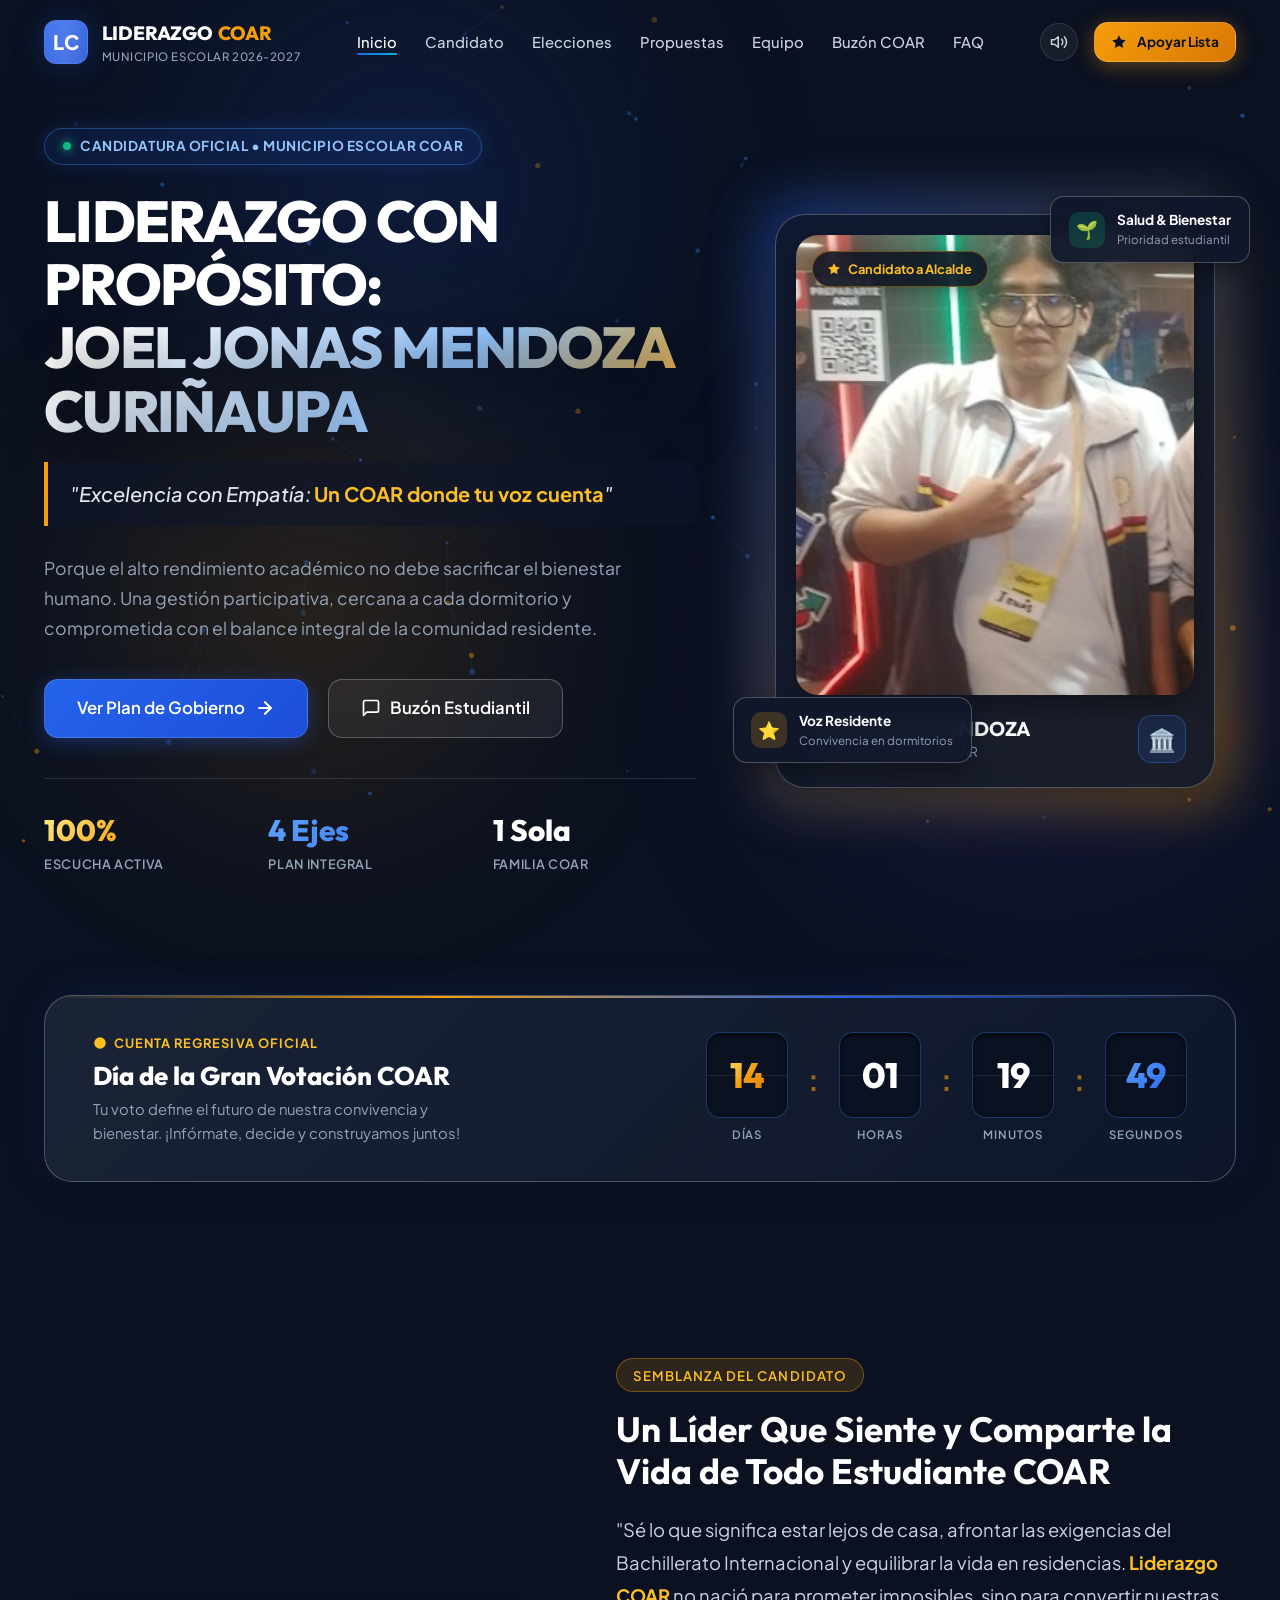
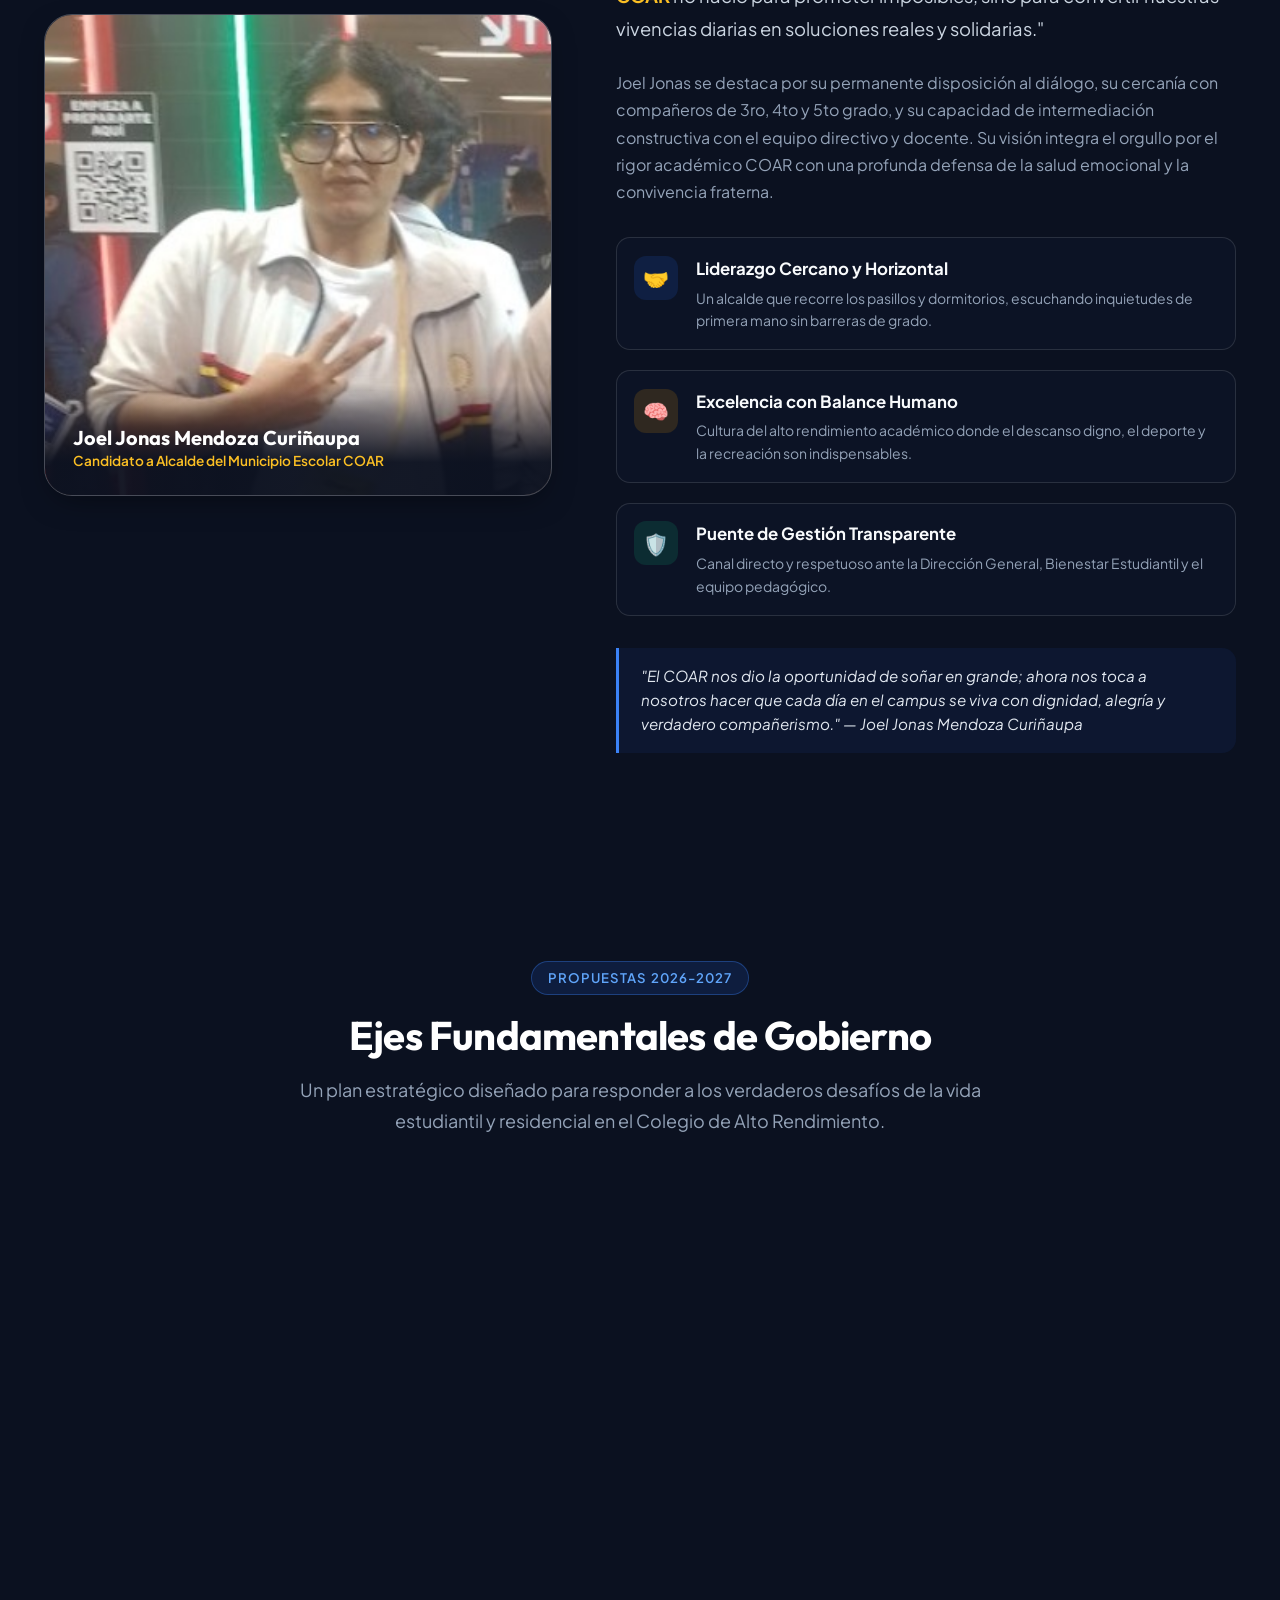
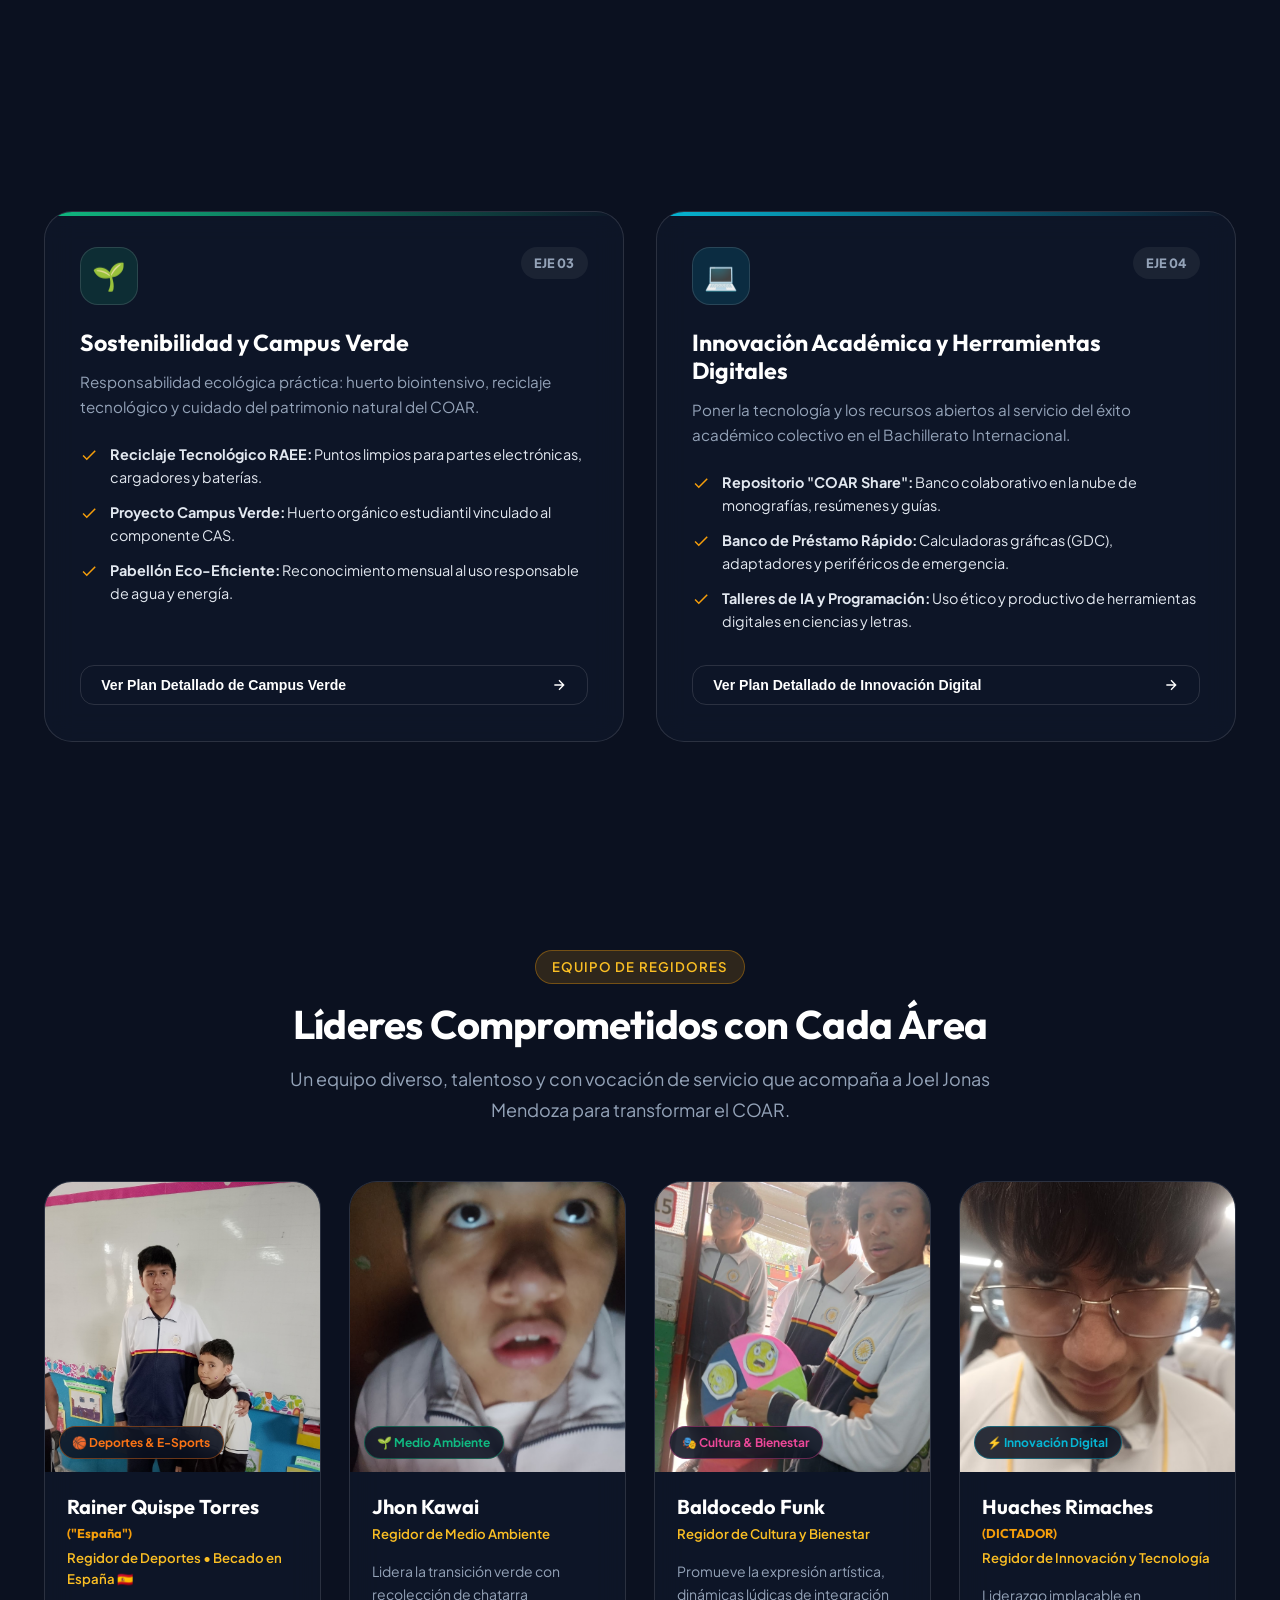
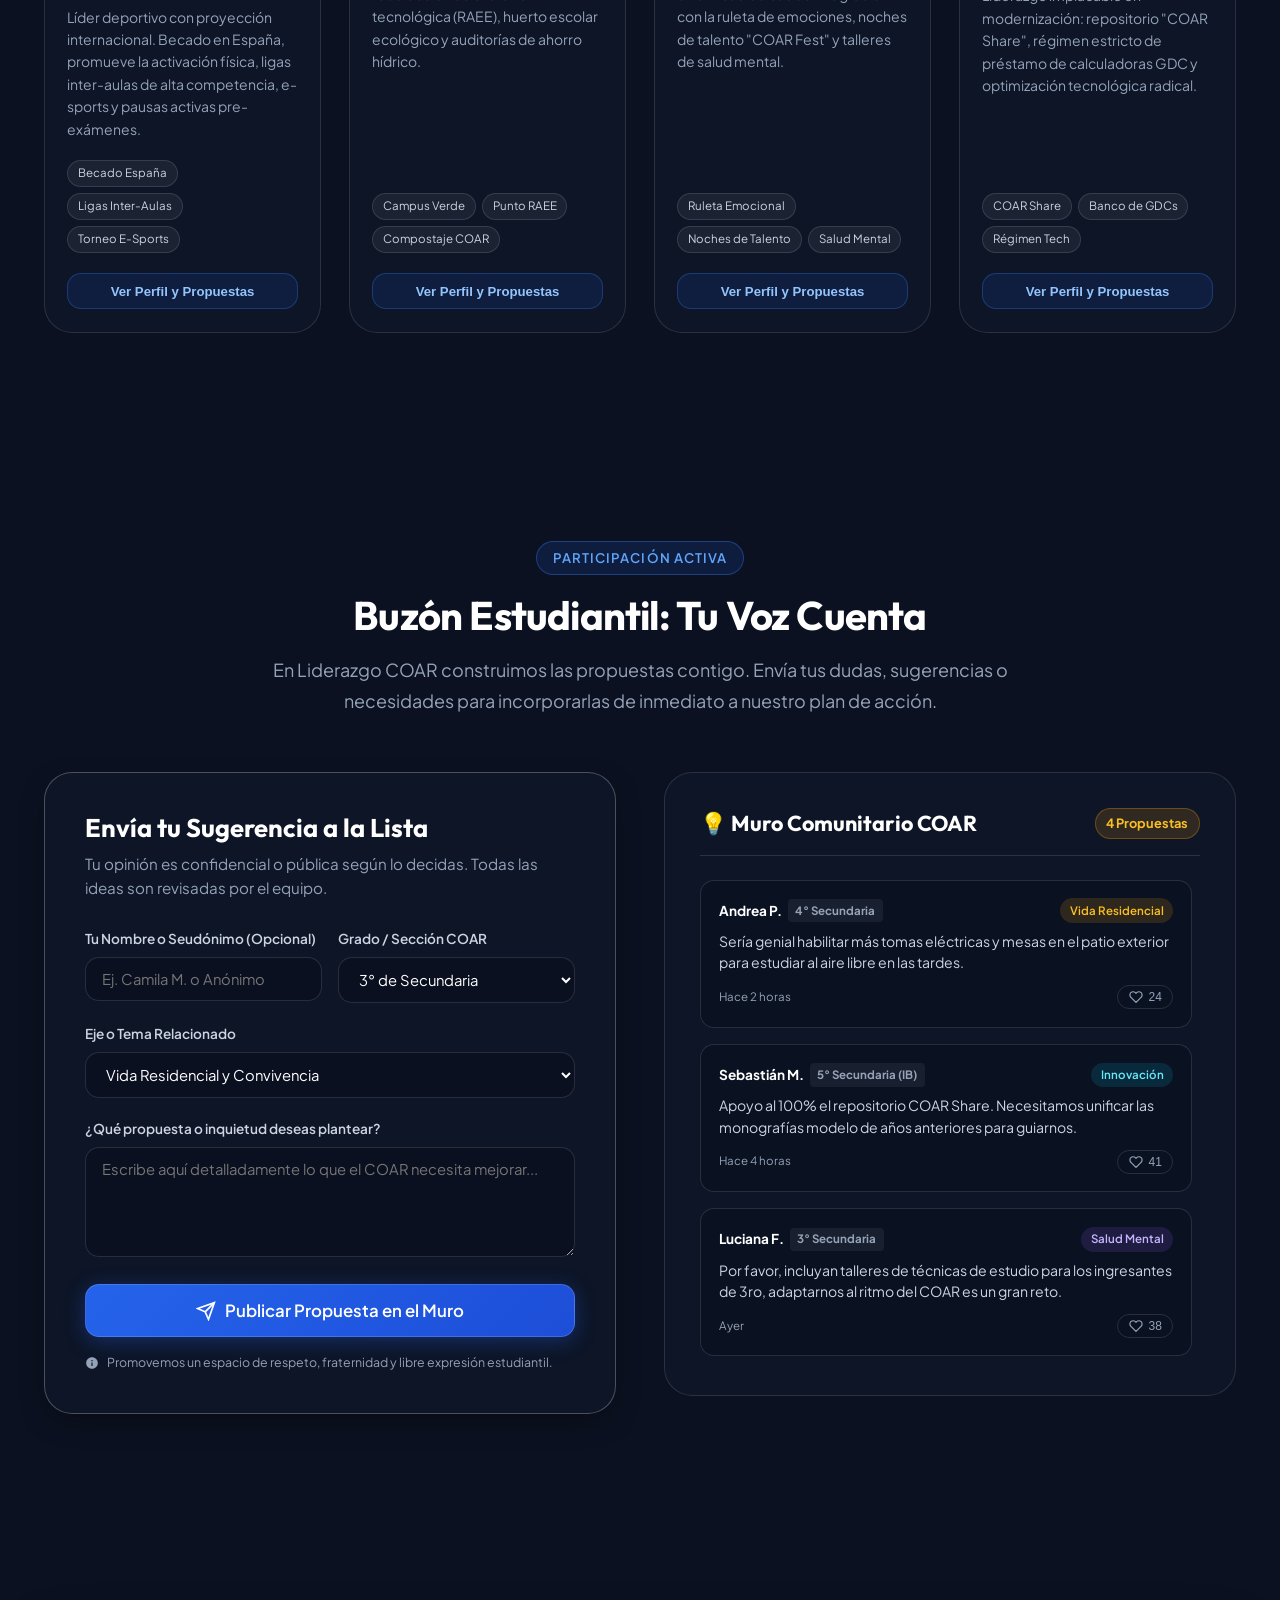
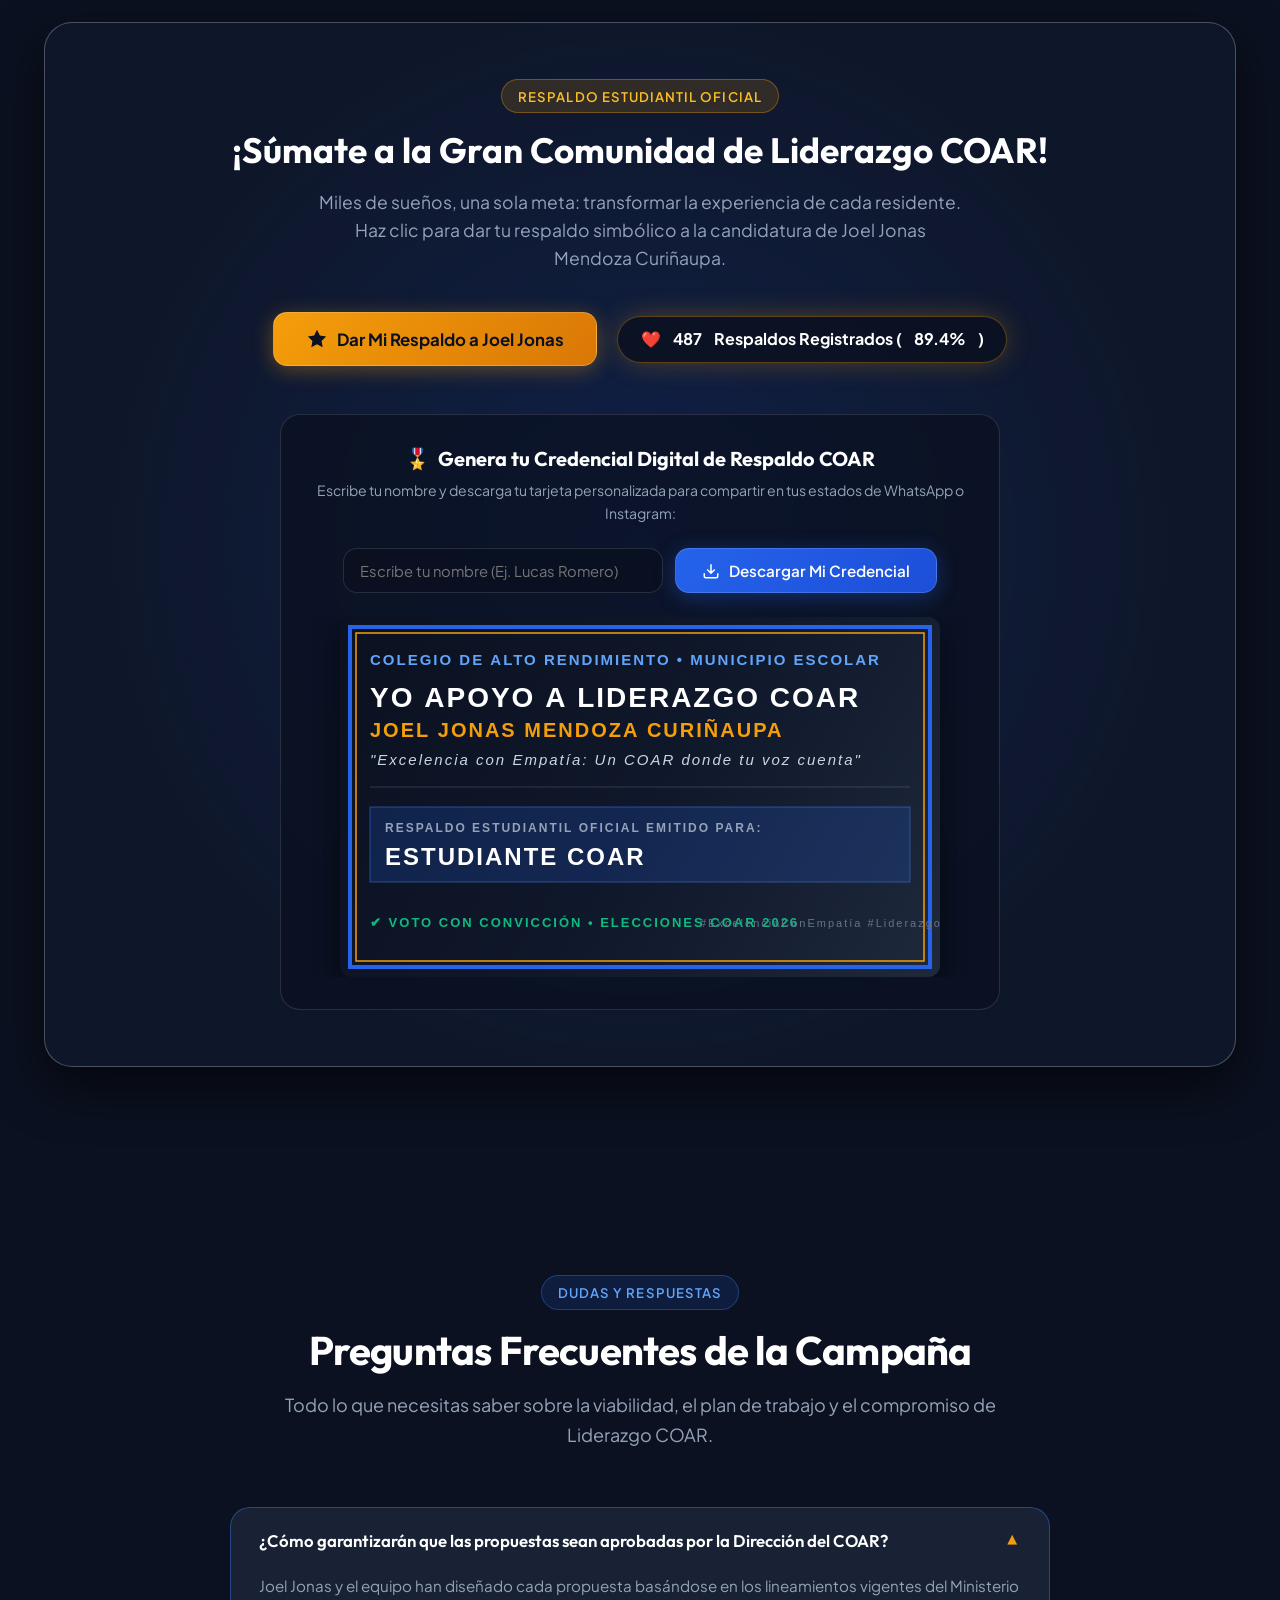
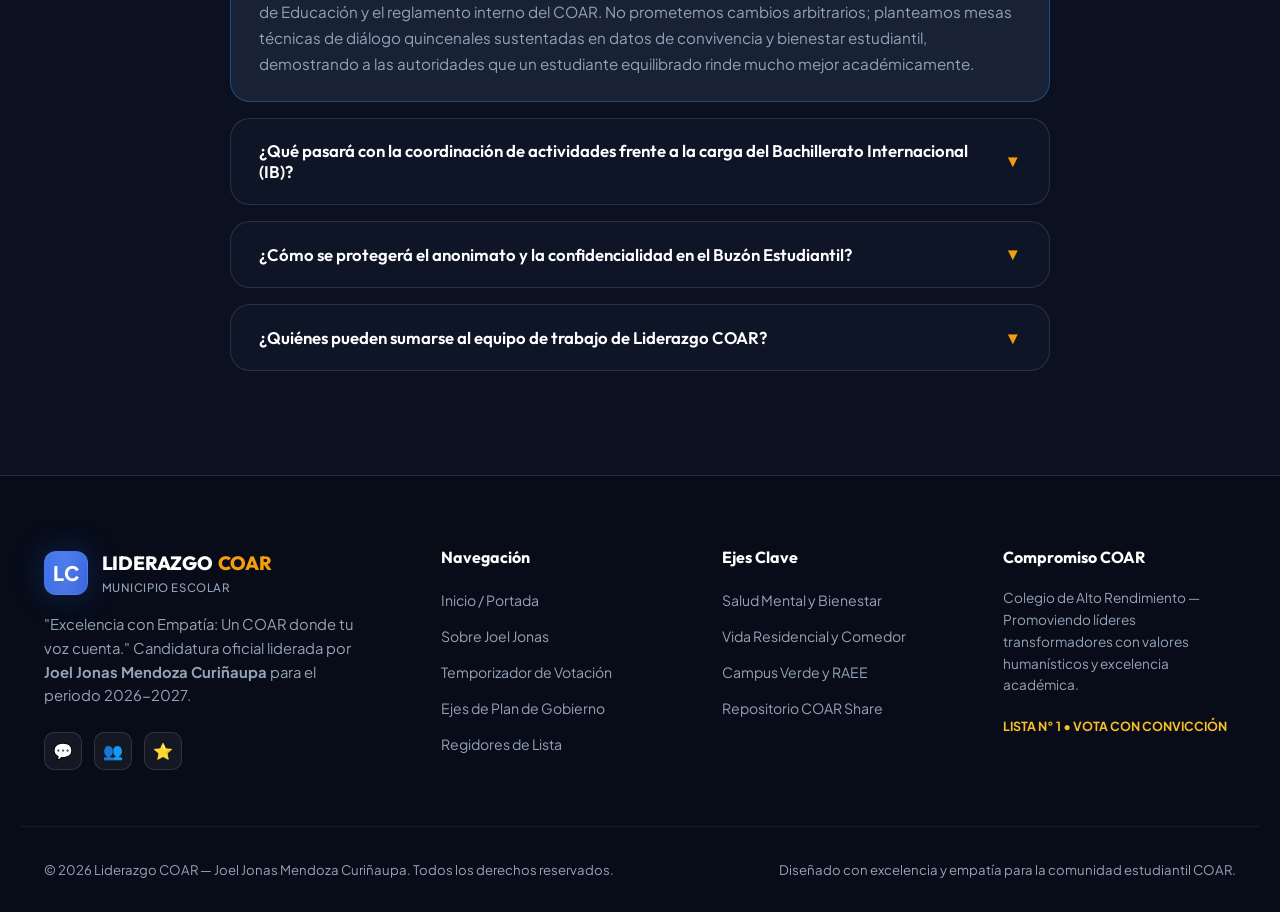
==== commit 38366b13: "Equipo actualizado: Rainer Quispe, Jhon Kawai, Baldocedo Funk, Huaches Rimaches" ====
--- a/index.html
+++ b/index.html
@@ -1,28 +1,36 @@
 <!DOCTYPE html>
 <html lang="es">
+
 <head>
   <meta charset="UTF-8">
   <meta name="viewport" content="width=device-width, initial-scale=1.0">
   <title>Liderazgo COAR | Joel Jonas Mendoza Curiñaupa - Alcalde Escolar</title>
-  
+
   <!-- Metadatos SEO y Campaña -->
-  <meta name="description" content="Campaña electoral de municipio escolar para el Colegio de Alto Rendimiento (COAR). Joel Jonas Mendoza Curiñaupa a la Alcaldía Escolar. Excelencia con Empatía: Un COAR donde tu voz cuenta.">
-  <meta name="keywords" content="COAR, Colegio de Alto Rendimiento, Municipio Escolar, Joel Jonas Mendoza, Liderazgo COAR, Elecciones Escolares, Bachillerato Internacional">
+  <meta name="description"
+    content="Campaña electoral de municipio escolar para el Colegio de Alto Rendimiento (COAR). Joel Jonas Mendoza Curiñaupa a la Alcaldía Escolar. Excelencia con Empatía: Un COAR donde tu voz cuenta.">
+  <meta name="keywords"
+    content="COAR, Colegio de Alto Rendimiento, Municipio Escolar, Joel Jonas Mendoza, Liderazgo COAR, Elecciones Escolares, Bachillerato Internacional">
   <meta name="author" content="Liderazgo COAR">
   <meta property="og:title" content="Liderazgo COAR | Joel Jonas Mendoza Curiñaupa">
-  <meta property="og:description" content="Excelencia con Empatía: Un COAR donde tu voz cuenta. Conoce nuestras propuestas y únete al cambio.">
+  <meta property="og:description"
+    content="Excelencia con Empatía: Un COAR donde tu voz cuenta. Conoce nuestras propuestas y únete al cambio.">
   <meta property="og:type" content="website">
 
   <!-- Favicon SVG en línea -->
-  <link rel="icon" type="image/svg+xml" href="data:image/svg+xml,<svg xmlns='http://www.w3.org/2000/svg' viewBox='0 0 24 24' fill='%232563eb'><path d='M12 2L2 7l10 5 10-5-10-5zm0 8.5L4.5 7.5 12 4l7.5 3.5L12 10.5z'/><path d='M2 17l10 5 10-5M2 12l10 5 10-5'/></svg>">
+  <link rel="icon" type="image/svg+xml"
+    href="data:image/svg+xml,<svg xmlns='http://www.w3.org/2000/svg' viewBox='0 0 24 24' fill='%232563eb'><path d='M12 2L2 7l10 5 10-5-10-5zm0 8.5L4.5 7.5 12 4l7.5 3.5L12 10.5z'/><path d='M2 17l10 5 10-5M2 12l10 5 10-5'/></svg>">
 
   <!-- Google Fonts: Outfit & Plus Jakarta Sans -->
   <link rel="preconnect" href="https://fonts.googleapis.com">
   <link rel="preconnect" href="https://fonts.gstatic.com" crossorigin>
-  <link href="https://fonts.googleapis.com/css2?family=Outfit:wght@400;500;600;700;800;900&family=Plus+Jakarta+Sans:wght@300;400;500;600;700&display=swap" rel="stylesheet">
+  <link
+    href="https://fonts.googleapis.com/css2?family=Outfit:wght@400;500;600;700;800;900&family=Plus+Jakarta+Sans:wght@300;400;500;600;700&display=swap"
+    rel="stylesheet">
 
   <link rel="stylesheet" href="styles.css">
 </head>
+
 <body>
 
   <!-- Barra de Progreso de Lectura -->
@@ -65,8 +73,10 @@
       <!-- Acciones de Navegación -->
       <div class="nav-actions">
         <!-- Switch de Audio UI -->
-        <button class="sound-toggle-btn" id="sound-toggle" aria-label="Alternar Efectos de Sonido" title="Efectos de sonido: Activados">
-          <svg width="18" height="18" viewBox="0 0 24 24" fill="none" stroke="currentColor" stroke-width="2" stroke-linecap="round" stroke-linejoin="round">
+        <button class="sound-toggle-btn" id="sound-toggle" aria-label="Alternar Efectos de Sonido"
+          title="Efectos de sonido: Activados">
+          <svg width="18" height="18" viewBox="0 0 24 24" fill="none" stroke="currentColor" stroke-width="2"
+            stroke-linecap="round" stroke-linejoin="round">
             <polygon points="11 5 6 9 2 9 2 15 6 15 11 19 11 5"></polygon>
             <path d="M19.07 4.93a10 10 0 0 1 0 14.14M15.54 8.46a5 5 0 0 1 0 7.07"></path>
           </svg>
@@ -74,7 +84,8 @@
 
         <a href="#respaldo" class="btn btn-gold btn-sm" id="nav-support-btn">
           <svg width="16" height="16" viewBox="0 0 24 24" fill="currentColor">
-            <path d="M12 2l3.09 6.26L22 9.27l-5 4.87 1.18 6.88L12 17.77l-6.18 3.25L7 14.14 2 9.27l6.91-1.01L12 2z"></path>
+            <path d="M12 2l3.09 6.26L22 9.27l-5 4.87 1.18 6.88L12 17.77l-6.18 3.25L7 14.14 2 9.27l6.91-1.01L12 2z">
+            </path>
           </svg>
           Apoyar Lista
         </a>
@@ -94,7 +105,7 @@
        ========================================================================== -->
   <section class="hero-section" id="inicio">
     <div class="container hero-grid">
-      
+
       <!-- Contenido Principal Hero -->
       <div class="hero-content reveal">
         <div class="hero-badge-pill">
@@ -114,20 +125,23 @@
         </div>
 
         <p class="hero-description">
-          Porque el alto rendimiento académico no debe sacrificar el bienestar humano. Una gestión participativa, cercana a cada dormitorio y comprometida con el balance integral de la comunidad residente.
+          Porque el alto rendimiento académico no debe sacrificar el bienestar humano. Una gestión participativa,
+          cercana a cada dormitorio y comprometida con el balance integral de la comunidad residente.
         </p>
 
         <div class="hero-cta-group">
           <a href="#ejes" class="btn btn-primary btn-lg" id="btn-hero-proposals">
             <span>Ver Plan de Gobierno</span>
-            <svg width="20" height="20" viewBox="0 0 24 24" fill="none" stroke="currentColor" stroke-width="2.5" stroke-linecap="round" stroke-linejoin="round">
+            <svg width="20" height="20" viewBox="0 0 24 24" fill="none" stroke="currentColor" stroke-width="2.5"
+              stroke-linecap="round" stroke-linejoin="round">
               <line x1="5" y1="12" x2="19" y2="12"></line>
               <polyline points="12 5 19 12 12 19"></polyline>
             </svg>
           </a>
 
           <a href="#buzon" class="btn btn-secondary btn-lg" id="btn-hero-voice">
-            <svg width="20" height="20" viewBox="0 0 24 24" fill="none" stroke="currentColor" stroke-width="2" stroke-linecap="round" stroke-linejoin="round">
+            <svg width="20" height="20" viewBox="0 0 24 24" fill="none" stroke="currentColor" stroke-width="2"
+              stroke-linecap="round" stroke-linejoin="round">
               <path d="M21 15a2 2 0 0 1-2 2H7l-4 4V5a2 2 0 0 1 2-2h14a2 2 0 0 1 2 2z"></path>
             </svg>
             <span>Buzón Estudiantil</span>
@@ -155,12 +169,17 @@
       <div class="hero-visual reveal reveal-delay-1">
         <div class="candidate-card-wrapper">
           <div class="candidate-card-glow"></div>
-          
+
           <div class="candidate-card">
             <div class="candidate-photo-frame">
-              <img src="assets/candidato_joel.jpg" alt="Joel Jonas Mendoza Curiñaupa - Candidato a Alcalde COAR" id="hero-candidate-img">
+              <img src="assets/candidato_joel.jpg" alt="Joel Jonas Mendoza Curiñaupa - Candidato a Alcalde COAR"
+                id="hero-candidate-img">
               <div class="candidate-badge-overlay">
-                <svg width="14" height="14" viewBox="0 0 24 24" fill="currentColor"><path d="M12 2l3.09 6.26L22 9.27l-5 4.87 1.18 6.88L12 17.77l-6.18 3.25L7 14.14 2 9.27l6.91-1.01L12 2z"></path></svg>
+                <svg width="14" height="14" viewBox="0 0 24 24" fill="currentColor">
+                  <path
+                    d="M12 2l3.09 6.26L22 9.27l-5 4.87 1.18 6.88L12 17.77l-6.18 3.25L7 14.14 2 9.27l6.91-1.01L12 2z">
+                  </path>
+                </svg>
                 <span>Candidato a Alcalde</span>
               </div>
             </div>
@@ -206,7 +225,10 @@
       <div class="countdown-bar reveal">
         <div class="countdown-info">
           <div class="countdown-info-tag">
-            <svg width="14" height="14" viewBox="0 0 24 24" fill="currentColor"><circle cx="12" cy="12" r="10"></circle><polyline points="12 6 12 12 16 14"></polyline></svg>
+            <svg width="14" height="14" viewBox="0 0 24 24" fill="currentColor">
+              <circle cx="12" cy="12" r="10"></circle>
+              <polyline points="12 6 12 12 16 14"></polyline>
+            </svg>
             Cuenta Regresiva Oficial
           </div>
           <h3>Día de la Gran Votación COAR</h3>
@@ -257,7 +279,7 @@
        ========================================================================== -->
   <section class="section" id="candidato">
     <div class="container about-grid">
-      
+
       <!-- Visual Candidato -->
       <div class="about-card-spotlight reveal">
         <div class="about-image-card">
@@ -275,11 +297,16 @@
         <h3>Un Líder Que Siente y Comparte la Vida de Todo Estudiante COAR</h3>
 
         <p class="about-lead">
-          "Sé lo que significa estar lejos de casa, afrontar las exigencias del Bachillerato Internacional y equilibrar la vida en residencias. <strong>Liderazgo COAR</strong> no nació para prometer imposibles, sino para convertir nuestras vivencias diarias en soluciones reales y solidarias."
+          "Sé lo que significa estar lejos de casa, afrontar las exigencias del Bachillerato Internacional y equilibrar
+          la vida en residencias. <strong>Liderazgo COAR</strong> no nació para prometer imposibles, sino para convertir
+          nuestras vivencias diarias en soluciones reales y solidarias."
         </p>
 
-        <p class="about-desc" style="color: var(--text-muted); font-size: 1rem; line-height: 1.7; margin-bottom: 1.5rem;">
-          Joel Jonas se destaca por su permanente disposición al diálogo, su cercanía con compañeros de 3ro, 4to y 5to grado, y su capacidad de intermediación constructiva con el equipo directivo y docente. Su visión integra el orgullo por el rigor académico COAR con una profunda defensa de la salud emocional y la convivencia fraterna.
+        <p class="about-desc"
+          style="color: var(--text-muted); font-size: 1rem; line-height: 1.7; margin-bottom: 1.5rem;">
+          Joel Jonas se destaca por su permanente disposición al diálogo, su cercanía con compañeros de 3ro, 4to y 5to
+          grado, y su capacidad de intermediación constructiva con el equipo directivo y docente. Su visión integra el
+          orgullo por el rigor académico COAR con una profunda defensa de la salud emocional y la convivencia fraterna.
         </p>
 
         <!-- 3 Pilares Personales -->
@@ -288,7 +315,8 @@
             <div class="pillar-icon">🤝</div>
             <div>
               <div class="pillar-title">Liderazgo Cercano y Horizontal</div>
-              <div class="pillar-desc">Un alcalde que recorre los pasillos y dormitorios, escuchando inquietudes de primera mano sin barreras de grado.</div>
+              <div class="pillar-desc">Un alcalde que recorre los pasillos y dormitorios, escuchando inquietudes de
+                primera mano sin barreras de grado.</div>
             </div>
           </div>
 
@@ -296,7 +324,8 @@
             <div class="pillar-icon">🧠</div>
             <div>
               <div class="pillar-title">Excelencia con Balance Humano</div>
-              <div class="pillar-desc">Cultura del alto rendimiento académico donde el descanso digno, el deporte y la recreación son indispensables.</div>
+              <div class="pillar-desc">Cultura del alto rendimiento académico donde el descanso digno, el deporte y la
+                recreación son indispensables.</div>
             </div>
           </div>
 
@@ -304,13 +333,15 @@
             <div class="pillar-icon">🛡️</div>
             <div>
               <div class="pillar-title">Puente de Gestión Transparente</div>
-              <div class="pillar-desc">Canal directo y respetuoso ante la Dirección General, Bienestar Estudiantil y el equipo pedagógico.</div>
+              <div class="pillar-desc">Canal directo y respetuoso ante la Dirección General, Bienestar Estudiantil y el
+                equipo pedagógico.</div>
             </div>
           </div>
         </div>
 
         <div class="about-quote">
-          "El COAR nos dio la oportunidad de soñar en grande; ahora nos toca a nosotros hacer que cada día en el campus se viva con dignidad, alegría y verdadero compañerismo." — <em>Joel Jonas Mendoza Curiñaupa</em>
+          "El COAR nos dio la oportunidad de soñar en grande; ahora nos toca a nosotros hacer que cada día en el campus
+          se viva con dignidad, alegría y verdadero compañerismo." — <em>Joel Jonas Mendoza Curiñaupa</em>
         </div>
       </div>
 
@@ -326,7 +357,8 @@
         <span class="section-tag">Propuestas 2026-2027</span>
         <h2 class="section-title">Ejes Fundamentales de Gobierno</h2>
         <p class="section-description">
-          Un plan estratégico diseñado para responder a los verdaderos desafíos de la vida estudiantil y residencial en el Colegio de Alto Rendimiento.
+          Un plan estratégico diseñado para responder a los verdaderos desafíos de la vida estudiantil y residencial en
+          el Colegio de Alto Rendimiento.
         </p>
       </div>
 
@@ -341,7 +373,7 @@
 
       <!-- Grid de Ejes -->
       <div class="axes-grid">
-        
+
         <!-- EJE 1: SALUD MENTAL -->
         <div class="axis-card mental reveal" data-category="mental">
           <div>
@@ -351,26 +383,38 @@
             </div>
             <h3 class="axis-title">Salud Mental y Bienestar Integral</h3>
             <p class="axis-description">
-              Descompresión del estrés académico del currículo COAR e IB, con redes de acompañamiento y módulos de escucha activa.
+              Descompresión del estrés académico del currículo COAR e IB, con redes de acompañamiento y módulos de
+              escucha activa.
             </p>
             <ul class="axis-proposals-list">
               <li class="axis-proposal-item">
-                <svg width="18" height="18" viewBox="0 0 24 24" fill="currentColor"><path d="M9 16.17L4.83 12l-1.42 1.41L9 19 21 7l-1.41-1.41z"/></svg>
-                <span><strong>Módulos "Respira COAR":</strong> Espacios de descanso y autorregulación emocional en residencias.</span>
-              </li>
-              <li class="axis-proposal-item">
-                <svg width="18" height="18" viewBox="0 0 24 24" fill="currentColor"><path d="M9 16.17L4.83 12l-1.42 1.41L9 19 21 7l-1.41-1.41z"/></svg>
-                <span><strong>Red de Pares y Escucha:</strong> Acompañamiento cercano entre estudiantes y psicopedagogía sin prejuicios.</span>
-              </li>
-              <li class="axis-proposal-item">
-                <svg width="18" height="18" viewBox="0 0 24 24" fill="currentColor"><path d="M9 16.17L4.83 12l-1.42 1.41L9 19 21 7l-1.41-1.41z"/></svg>
-                <span><strong>Pausas Activas Guiadas:</strong> Desconexión física y mental durante jornadas intensivas de estudio.</span>
+                <svg width="18" height="18" viewBox="0 0 24 24" fill="currentColor">
+                  <path d="M9 16.17L4.83 12l-1.42 1.41L9 19 21 7l-1.41-1.41z" />
+                </svg>
+                <span><strong>Módulos "Respira COAR":</strong> Espacios de descanso y autorregulación emocional en
+                  residencias.</span>
+              </li>
+              <li class="axis-proposal-item">
+                <svg width="18" height="18" viewBox="0 0 24 24" fill="currentColor">
+                  <path d="M9 16.17L4.83 12l-1.42 1.41L9 19 21 7l-1.41-1.41z" />
+                </svg>
+                <span><strong>Red de Pares y Escucha:</strong> Acompañamiento cercano entre estudiantes y psicopedagogía
+                  sin prejuicios.</span>
+              </li>
+              <li class="axis-proposal-item">
+                <svg width="18" height="18" viewBox="0 0 24 24" fill="currentColor">
+                  <path d="M9 16.17L4.83 12l-1.42 1.41L9 19 21 7l-1.41-1.41z" />
+                </svg>
+                <span><strong>Pausas Activas Guiadas:</strong> Desconexión física y mental durante jornadas intensivas
+                  de estudio.</span>
               </li>
             </ul>
           </div>
           <button class="axis-action-btn open-axis-modal" data-axis="mental">
             <span>Ver Plan Detallado de Salud Mental</span>
-            <svg width="16" height="16" viewBox="0 0 24 24" fill="none" stroke="currentColor" stroke-width="2"><path d="M5 12h14M12 5l7 7-7 7"/></svg>
+            <svg width="16" height="16" viewBox="0 0 24 24" fill="none" stroke="currentColor" stroke-width="2">
+              <path d="M5 12h14M12 5l7 7-7 7" />
+            </svg>
           </button>
         </div>
 
@@ -383,26 +427,38 @@
             </div>
             <h3 class="axis-title">Vida Residencial y Convivencia Armónica</h3>
             <p class="axis-description">
-              Hacer del campus un segundo hogar con mejores condiciones de descanso, alimentación supervisada y fraternidad.
+              Hacer del campus un segundo hogar con mejores condiciones de descanso, alimentación supervisada y
+              fraternidad.
             </p>
             <ul class="axis-proposals-list">
               <li class="axis-proposal-item">
-                <svg width="18" height="18" viewBox="0 0 24 24" fill="currentColor"><path d="M9 16.17L4.83 12l-1.42 1.41L9 19 21 7l-1.41-1.41z"/></svg>
-                <span><strong>Flexibilidad de Áreas Comunes:</strong> Ampliación de horarios supervisados en salas de estudio y patio.</span>
-              </li>
-              <li class="axis-proposal-item">
-                <svg width="18" height="18" viewBox="0 0 24 24" fill="currentColor"><path d="M9 16.17L4.83 12l-1.42 1.41L9 19 21 7l-1.41-1.41z"/></svg>
-                <span><strong>Comité Estudiantil de Comedor:</strong> Monitoreo quincenal de menús, balance nutricional y calidad.</span>
-              </li>
-              <li class="axis-proposal-item">
-                <svg width="18" height="18" viewBox="0 0 24 24" fill="currentColor"><path d="M9 16.17L4.83 12l-1.42 1.41L9 19 21 7l-1.41-1.41z"/></svg>
-                <span><strong>Noches de Convivencia Residencial:</strong> Dinámicas de cine, juegos y karaoke entre pabellones.</span>
+                <svg width="18" height="18" viewBox="0 0 24 24" fill="currentColor">
+                  <path d="M9 16.17L4.83 12l-1.42 1.41L9 19 21 7l-1.41-1.41z" />
+                </svg>
+                <span><strong>Flexibilidad de Áreas Comunes:</strong> Ampliación de horarios supervisados en salas de
+                  estudio y patio.</span>
+              </li>
+              <li class="axis-proposal-item">
+                <svg width="18" height="18" viewBox="0 0 24 24" fill="currentColor">
+                  <path d="M9 16.17L4.83 12l-1.42 1.41L9 19 21 7l-1.41-1.41z" />
+                </svg>
+                <span><strong>Comité Estudiantil de Comedor:</strong> Monitoreo quincenal de menús, balance nutricional
+                  y calidad.</span>
+              </li>
+              <li class="axis-proposal-item">
+                <svg width="18" height="18" viewBox="0 0 24 24" fill="currentColor">
+                  <path d="M9 16.17L4.83 12l-1.42 1.41L9 19 21 7l-1.41-1.41z" />
+                </svg>
+                <span><strong>Noches de Convivencia Residencial:</strong> Dinámicas de cine, juegos y karaoke entre
+                  pabellones.</span>
               </li>
             </ul>
           </div>
           <button class="axis-action-btn open-axis-modal" data-axis="residential">
             <span>Ver Plan Detallado de Vida Residencial</span>
-            <svg width="16" height="16" viewBox="0 0 24 24" fill="none" stroke="currentColor" stroke-width="2"><path d="M5 12h14M12 5l7 7-7 7"/></svg>
+            <svg width="16" height="16" viewBox="0 0 24 24" fill="none" stroke="currentColor" stroke-width="2">
+              <path d="M5 12h14M12 5l7 7-7 7" />
+            </svg>
           </button>
         </div>
 
@@ -415,26 +471,38 @@
             </div>
             <h3 class="axis-title">Sostenibilidad y Campus Verde</h3>
             <p class="axis-description">
-              Responsabilidad ecológica práctica: huerto biointensivo, reciclaje tecnológico y cuidado del patrimonio natural del COAR.
+              Responsabilidad ecológica práctica: huerto biointensivo, reciclaje tecnológico y cuidado del patrimonio
+              natural del COAR.
             </p>
             <ul class="axis-proposals-list">
               <li class="axis-proposal-item">
-                <svg width="18" height="18" viewBox="0 0 24 24" fill="currentColor"><path d="M9 16.17L4.83 12l-1.42 1.41L9 19 21 7l-1.41-1.41z"/></svg>
-                <span><strong>Reciclaje Tecnológico RAEE:</strong> Puntos limpios para partes electrónicas, cargadores y baterías.</span>
-              </li>
-              <li class="axis-proposal-item">
-                <svg width="18" height="18" viewBox="0 0 24 24" fill="currentColor"><path d="M9 16.17L4.83 12l-1.42 1.41L9 19 21 7l-1.41-1.41z"/></svg>
-                <span><strong>Proyecto Campus Verde:</strong> Huerto orgánico estudiantil vinculado al componente CAS.</span>
-              </li>
-              <li class="axis-proposal-item">
-                <svg width="18" height="18" viewBox="0 0 24 24" fill="currentColor"><path d="M9 16.17L4.83 12l-1.42 1.41L9 19 21 7l-1.41-1.41z"/></svg>
-                <span><strong>Pabellón Eco-Eficiente:</strong> Reconocimiento mensual al uso responsable de agua y energía.</span>
+                <svg width="18" height="18" viewBox="0 0 24 24" fill="currentColor">
+                  <path d="M9 16.17L4.83 12l-1.42 1.41L9 19 21 7l-1.41-1.41z" />
+                </svg>
+                <span><strong>Reciclaje Tecnológico RAEE:</strong> Puntos limpios para partes electrónicas, cargadores y
+                  baterías.</span>
+              </li>
+              <li class="axis-proposal-item">
+                <svg width="18" height="18" viewBox="0 0 24 24" fill="currentColor">
+                  <path d="M9 16.17L4.83 12l-1.42 1.41L9 19 21 7l-1.41-1.41z" />
+                </svg>
+                <span><strong>Proyecto Campus Verde:</strong> Huerto orgánico estudiantil vinculado al componente
+                  CAS.</span>
+              </li>
+              <li class="axis-proposal-item">
+                <svg width="18" height="18" viewBox="0 0 24 24" fill="currentColor">
+                  <path d="M9 16.17L4.83 12l-1.42 1.41L9 19 21 7l-1.41-1.41z" />
+                </svg>
+                <span><strong>Pabellón Eco-Eficiente:</strong> Reconocimiento mensual al uso responsable de agua y
+                  energía.</span>
               </li>
             </ul>
           </div>
           <button class="axis-action-btn open-axis-modal" data-axis="sustainability">
             <span>Ver Plan Detallado de Campus Verde</span>
-            <svg width="16" height="16" viewBox="0 0 24 24" fill="none" stroke="currentColor" stroke-width="2"><path d="M5 12h14M12 5l7 7-7 7"/></svg>
+            <svg width="16" height="16" viewBox="0 0 24 24" fill="none" stroke="currentColor" stroke-width="2">
+              <path d="M5 12h14M12 5l7 7-7 7" />
+            </svg>
           </button>
         </div>
 
@@ -447,26 +515,38 @@
             </div>
             <h3 class="axis-title">Innovación Académica y Herramientas Digitales</h3>
             <p class="axis-description">
-              Poner la tecnología y los recursos abiertos al servicio del éxito académico colectivo en el Bachillerato Internacional.
+              Poner la tecnología y los recursos abiertos al servicio del éxito académico colectivo en el Bachillerato
+              Internacional.
             </p>
             <ul class="axis-proposals-list">
               <li class="axis-proposal-item">
-                <svg width="18" height="18" viewBox="0 0 24 24" fill="currentColor"><path d="M9 16.17L4.83 12l-1.42 1.41L9 19 21 7l-1.41-1.41z"/></svg>
-                <span><strong>Repositorio "COAR Share":</strong> Banco colaborativo en la nube de monografías, resúmenes y guías.</span>
-              </li>
-              <li class="axis-proposal-item">
-                <svg width="18" height="18" viewBox="0 0 24 24" fill="currentColor"><path d="M9 16.17L4.83 12l-1.42 1.41L9 19 21 7l-1.41-1.41z"/></svg>
-                <span><strong>Banco de Préstamo Rápido:</strong> Calculadoras gráficas (GDC), adaptadores y periféricos de emergencia.</span>
-              </li>
-              <li class="axis-proposal-item">
-                <svg width="18" height="18" viewBox="0 0 24 24" fill="currentColor"><path d="M9 16.17L4.83 12l-1.42 1.41L9 19 21 7l-1.41-1.41z"/></svg>
-                <span><strong>Talleres de IA y Programación:</strong> Uso ético y productivo de herramientas digitales en ciencias y letras.</span>
+                <svg width="18" height="18" viewBox="0 0 24 24" fill="currentColor">
+                  <path d="M9 16.17L4.83 12l-1.42 1.41L9 19 21 7l-1.41-1.41z" />
+                </svg>
+                <span><strong>Repositorio "COAR Share":</strong> Banco colaborativo en la nube de monografías, resúmenes
+                  y guías.</span>
+              </li>
+              <li class="axis-proposal-item">
+                <svg width="18" height="18" viewBox="0 0 24 24" fill="currentColor">
+                  <path d="M9 16.17L4.83 12l-1.42 1.41L9 19 21 7l-1.41-1.41z" />
+                </svg>
+                <span><strong>Banco de Préstamo Rápido:</strong> Calculadoras gráficas (GDC), adaptadores y periféricos
+                  de emergencia.</span>
+              </li>
+              <li class="axis-proposal-item">
+                <svg width="18" height="18" viewBox="0 0 24 24" fill="currentColor">
+                  <path d="M9 16.17L4.83 12l-1.42 1.41L9 19 21 7l-1.41-1.41z" />
+                </svg>
+                <span><strong>Talleres de IA y Programación:</strong> Uso ético y productivo de herramientas digitales
+                  en ciencias y letras.</span>
               </li>
             </ul>
           </div>
           <button class="axis-action-btn open-axis-modal" data-axis="innovation">
             <span>Ver Plan Detallado de Innovación Digital</span>
-            <svg width="16" height="16" viewBox="0 0 24 24" fill="none" stroke="currentColor" stroke-width="2"><path d="M5 12h14M12 5l7 7-7 7"/></svg>
+            <svg width="16" height="16" viewBox="0 0 24 24" fill="none" stroke="currentColor" stroke-width="2">
+              <path d="M5 12h14M12 5l7 7-7 7" />
+            </svg>
           </button>
         </div>
 
@@ -483,12 +563,13 @@
         <span class="section-tag gold">Equipo de Regidores</span>
         <h2 class="section-title">Líderes Comprometidos con Cada Área</h2>
         <p class="section-description">
-          Un equipo diverso, talentoso y con vocación de servicio que acompaña a Joel Jonas Mendoza para transformar el COAR.
+          Un equipo diverso, talentoso y con vocación de servicio que acompaña a Joel Jonas Mendoza para transformar el
+          COAR.
         </p>
       </div>
 
       <div class="team-grid">
-        
+
         <!-- REGIDOR 1: RAINER QUISPE TORRES (DEPORTES) -->
         <div class="team-card reveal">
           <div class="team-photo-wrap">
@@ -498,10 +579,12 @@
             </span>
           </div>
           <div class="team-body">
-            <h3 class="team-name">Rainer Quispe Torres <span style="font-size:0.8rem; color:var(--accent-gold); font-weight:700;">("España")</span></h3>
+            <h3 class="team-name">Rainer Quispe Torres <span
+                style="font-size:0.8rem; color:var(--accent-gold); font-weight:700;">("España")</span></h3>
             <span class="team-title">Regidor de Deportes • Becado en España 🇪🇸</span>
             <p class="team-proposals-preview">
-              Líder deportivo con proyección internacional. Becado en España, promueve la activación física, ligas inter-aulas de alta competencia, e-sports y pausas activas pre-exámenes.
+              Líder deportivo con proyección internacional. Becado en España, promueve la activación física, ligas
+              inter-aulas de alta competencia, e-sports y pausas activas pre-exámenes.
             </p>
             <div class="team-tags">
               <span class="team-pill">Becado España</span>
@@ -526,7 +609,8 @@
             <h3 class="team-name">Jhon Kawai</h3>
             <span class="team-title">Regidor de Medio Ambiente</span>
             <p class="team-proposals-preview">
-              Lidera la transición verde con recolección de chatarra tecnológica (RAEE), huerto escolar ecológico y auditorías de ahorro hídrico.
+              Lidera la transición verde con recolección de chatarra tecnológica (RAEE), huerto escolar ecológico y
+              auditorías de ahorro hídrico.
             </p>
             <div class="team-tags">
               <span class="team-pill">Campus Verde</span>
@@ -551,7 +635,8 @@
             <h3 class="team-name">Baldocedo Funk</h3>
             <span class="team-title">Regidor de Cultura y Bienestar</span>
             <p class="team-proposals-preview">
-              Promueve la expresión artística, dinámicas lúdicas de integración con la ruleta de emociones, noches de talento "COAR Fest" y talleres de salud mental.
+              Promueve la expresión artística, dinámicas lúdicas de integración con la ruleta de emociones, noches de
+              talento "COAR Fest" y talleres de salud mental.
             </p>
             <div class="team-tags">
               <span class="team-pill">Ruleta Emocional</span>
@@ -573,10 +658,12 @@
             </span>
           </div>
           <div class="team-body">
-            <h3 class="team-name">Huaches Rimaches <span style="font-size:0.8rem; color:var(--accent-gold); font-weight:700;">(DICTADOR)</span></h3>
+            <h3 class="team-name">Huaches Rimaches <span
+                style="font-size:0.8rem; color:var(--accent-gold); font-weight:700;">(DICTADOR)</span></h3>
             <span class="team-title">Regidor de Innovación y Tecnología</span>
             <p class="team-proposals-preview">
-              Liderazgo implacable en modernización: repositorio "COAR Share", régimen estricto de préstamo de calculadoras GDC y optimización tecnológica radical.
+              Liderazgo implacable en modernización: repositorio "COAR Share", régimen estricto de préstamo de
+              calculadoras GDC y optimización tecnológica radical.
             </p>
             <div class="team-tags">
               <span class="team-pill">COAR Share</span>
@@ -602,12 +689,13 @@
         <span class="section-tag">Participación Activa</span>
         <h2 class="section-title">Buzón Estudiantil: Tu Voz Cuenta</h2>
         <p class="section-description">
-          En Liderazgo COAR construimos las propuestas contigo. Envía tus dudas, sugerencias o necesidades para incorporarlas de inmediato a nuestro plan de acción.
+          En Liderazgo COAR construimos las propuestas contigo. Envía tus dudas, sugerencias o necesidades para
+          incorporarlas de inmediato a nuestro plan de acción.
         </p>
       </div>
 
       <div class="mailbox-grid">
-        
+
         <!-- Formulario Dinámico -->
         <div class="mailbox-form-card reveal">
           <h3>Envía tu Sugerencia a la Lista</h3>
@@ -645,7 +733,8 @@
 
             <div class="form-group">
               <label for="mb-message" class="form-label">¿Qué propuesta o inquietud deseas plantear?</label>
-              <textarea id="mb-message" class="form-control" placeholder="Escribe aquí detalladamente lo que el COAR necesita mejorar..." required></textarea>
+              <textarea id="mb-message" class="form-control"
+                placeholder="Escribe aquí detalladamente lo que el COAR necesita mejorar..." required></textarea>
             </div>
 
             <button type="submit" class="btn btn-primary btn-lg" style="width: 100%;" id="btn-submit-mailbox">
@@ -657,7 +746,10 @@
             </button>
 
             <div class="privacy-notice">
-              <svg width="14" height="14" viewBox="0 0 24 24" fill="currentColor"><path d="M12 2C6.48 2 2 6.48 2 12s4.48 10 10 10 10-4.48 10-10S17.52 2 12 2zm1 15h-2v-6h2v6zm0-8h-2V7h2v2z"/></svg>
+              <svg width="14" height="14" viewBox="0 0 24 24" fill="currentColor">
+                <path
+                  d="M12 2C6.48 2 2 6.48 2 12s4.48 10 10 10 10-4.48 10-10S17.52 2 12 2zm1 15h-2v-6h2v6zm0-8h-2V7h2v2z" />
+              </svg>
               <span>Promovemos un espacio de respeto, fraternidad y libre expresión estudiantil.</span>
             </div>
           </form>
@@ -690,13 +782,15 @@
         <span class="section-tag gold" style="margin-bottom: 1rem;">Respaldo Estudiantil Oficial</span>
         <h3>¡Súmate a la Gran Comunidad de Liderazgo COAR!</h3>
         <p>
-          Miles de sueños, una sola meta: transformar la experiencia de cada residente. Haz clic para dar tu respaldo simbólico a la candidatura de Joel Jonas Mendoza Curiñaupa.
+          Miles de sueños, una sola meta: transformar la experiencia de cada residente. Haz clic para dar tu respaldo
+          simbólico a la candidatura de Joel Jonas Mendoza Curiñaupa.
         </p>
 
         <div class="support-actions-row">
           <button class="btn btn-gold btn-lg" id="btn-give-support">
             <svg width="22" height="22" viewBox="0 0 24 24" fill="currentColor">
-              <path d="M12 2l3.09 6.26L22 9.27l-5 4.87 1.18 6.88L12 17.77l-6.18 3.25L7 14.14 2 9.27l6.91-1.01L12 2z"></path>
+              <path d="M12 2l3.09 6.26L22 9.27l-5 4.87 1.18 6.88L12 17.77l-6.18 3.25L7 14.14 2 9.27l6.91-1.01L12 2z">
+              </path>
             </svg>
             Dar Mi Respaldo a Joel Jonas
           </button>
@@ -708,8 +802,10 @@
         </div>
 
         <!-- Generador de Credencial Digital COAR para Compartir -->
-        <div style="margin-top: 3rem; background: rgba(11, 17, 32, 0.7); border: 1px solid var(--border-glass); border-radius: var(--radius-lg); padding: 2rem; max-width: 720px; margin-left: auto; margin-right: auto;">
-          <h4 style="font-size: 1.25rem; color: #fff; margin-bottom: 0.5rem; display: flex; align-items: center; justify-content: center; gap: 0.5rem;">
+        <div
+          style="margin-top: 3rem; background: rgba(11, 17, 32, 0.7); border: 1px solid var(--border-glass); border-radius: var(--radius-lg); padding: 2rem; max-width: 720px; margin-left: auto; margin-right: auto;">
+          <h4
+            style="font-size: 1.25rem; color: #fff; margin-bottom: 0.5rem; display: flex; align-items: center; justify-content: center; gap: 0.5rem;">
             <span>🎖️</span> Genera tu Credencial Digital de Respaldo COAR
           </h4>
           <p style="font-size: 0.88rem; color: var(--text-muted); margin-bottom: 1.5rem;">
@@ -717,16 +813,20 @@
           </p>
 
           <div style="display: flex; gap: 0.75rem; justify-content: center; margin-bottom: 1.5rem; flex-wrap: wrap;">
-            <input type="text" id="sticker-name-input" class="form-control" placeholder="Escribe tu nombre (Ej. Lucas Romero)" style="max-width: 320px;">
+            <input type="text" id="sticker-name-input" class="form-control"
+              placeholder="Escribe tu nombre (Ej. Lucas Romero)" style="max-width: 320px;">
             <button class="btn btn-primary" id="btn-gen-sticker">
-              <svg width="18" height="18" viewBox="0 0 24 24" fill="none" stroke="currentColor" stroke-width="2"><path d="M21 15v4a2 2 0 0 1-2 2H5a2 2 0 0 1-2-2v-4M7 10l5 5 5-5M12 15V3"/></svg>
+              <svg width="18" height="18" viewBox="0 0 24 24" fill="none" stroke="currentColor" stroke-width="2">
+                <path d="M21 15v4a2 2 0 0 1-2 2H5a2 2 0 0 1-2-2v-4M7 10l5 5 5-5M12 15V3" />
+              </svg>
               Descargar Mi Credencial
             </button>
           </div>
 
           <!-- Canvas Preview de la Credencial -->
           <div style="overflow-x: auto; display: flex; justify-content: center;">
-            <canvas id="sticker-canvas" width="600" height="360" style="max-width: 100%; border-radius: 12px; box-shadow: 0 10px 30px rgba(0,0,0,0.5);"></canvas>
+            <canvas id="sticker-canvas" width="600" height="360"
+              style="max-width: 100%; border-radius: 12px; box-shadow: 0 10px 30px rgba(0,0,0,0.5);"></canvas>
           </div>
         </div>
 
@@ -748,7 +848,7 @@
       </div>
 
       <div class="faq-accordion reveal">
-        
+
         <div class="faq-item active">
           <button class="faq-question">
             <span>¿Cómo garantizarán que las propuestas sean aprobadas por la Dirección del COAR?</span>
@@ -756,19 +856,26 @@
           </button>
           <div class="faq-answer">
             <p>
-              Joel Jonas y el equipo han diseñado cada propuesta basándose en los lineamientos vigentes del Ministerio de Educación y el reglamento interno del COAR. No prometemos cambios arbitrarios; planteamos mesas técnicas de diálogo quincenales sustentadas en datos de convivencia y bienestar estudiantil, demostrando a las autoridades que un estudiante equilibrado rinde mucho mejor académicamente.
+              Joel Jonas y el equipo han diseñado cada propuesta basándose en los lineamientos vigentes del Ministerio
+              de Educación y el reglamento interno del COAR. No prometemos cambios arbitrarios; planteamos mesas
+              técnicas de diálogo quincenales sustentadas en datos de convivencia y bienestar estudiantil, demostrando a
+              las autoridades que un estudiante equilibrado rinde mucho mejor académicamente.
             </p>
           </div>
         </div>
 
         <div class="faq-item">
           <button class="faq-question">
-            <span>¿Qué pasará con la coordinación de actividades frente a la carga del Bachillerato Internacional (IB)?</span>
+            <span>¿Qué pasará con la coordinación de actividades frente a la carga del Bachillerato Internacional
+              (IB)?</span>
             <span class="faq-icon-arrow">▼</span>
           </button>
           <div class="faq-answer">
             <p>
-              Entendemos a fondo la exigencia de las evaluaciones internas, la monografía y CAS. Por ello, las actividades culturales y deportivas serán modulares y de corta duración (pausas activas de 10 min, ligas de fin de semana, talleres condensados), diseñadas específicamente para liberar tensión sin restar horas vitales de descanso o estudio.
+              Entendemos a fondo la exigencia de las evaluaciones internas, la monografía y CAS. Por ello, las
+              actividades culturales y deportivas serán modulares y de corta duración (pausas activas de 10 min, ligas
+              de fin de semana, talleres condensados), diseñadas específicamente para liberar tensión sin restar horas
+              vitales de descanso o estudio.
             </p>
           </div>
         </div>
@@ -780,7 +887,9 @@
           </button>
           <div class="faq-answer">
             <p>
-              El formulario del buzón permite el envío completamente anónimo de cualquier sugerencia o alerta de convivencia. Ningún dato sensible o personal es compartido sin el consentimiento del estudiante, garantizando un canal libre de represalias y con escucha empática garantizada.
+              El formulario del buzón permite el envío completamente anónimo de cualquier sugerencia o alerta de
+              convivencia. Ningún dato sensible o personal es compartido sin el consentimiento del estudiante,
+              garantizando un canal libre de represalias y con escucha empática garantizada.
             </p>
           </div>
         </div>
@@ -792,7 +901,9 @@
           </button>
           <div class="faq-answer">
             <p>
-              ¡Todos los estudiantes de 3°, 4° y 5° de Secundaria! Tras la elección, abriremos comisiones abiertas de apoyo para cada regiduría (Comité de Deportes, Brigada Campus Verde, Equipo Editor de COAR Share y Colectivo de Bienestar Emocional). El municipio es de todos.
+              ¡Todos los estudiantes de 3°, 4° y 5° de Secundaria! Tras la elección, abriremos comisiones abiertas de
+              apoyo para cada regiduría (Comité de Deportes, Brigada Campus Verde, Equipo Editor de COAR Share y
+              Colectivo de Bienestar Emocional). El municipio es de todos.
             </p>
           </div>
         </div>
@@ -806,7 +917,7 @@
        ========================================================================== -->
   <footer class="footer">
     <div class="container footer-grid">
-      
+
       <div class="footer-brand">
         <div class="logo-wrapper" style="margin-bottom: 1rem;">
           <div class="logo-badge">LC</div>
@@ -816,7 +927,8 @@
           </div>
         </div>
         <p>
-          "Excelencia con Empatía: Un COAR donde tu voz cuenta." Candidatura oficial liderada por <strong>Joel Jonas Mendoza Curiñaupa</strong> para el periodo 2026-2027.
+          "Excelencia con Empatía: Un COAR donde tu voz cuenta." Candidatura oficial liderada por <strong>Joel Jonas
+            Mendoza Curiñaupa</strong> para el periodo 2026-2027.
         </p>
         <div class="footer-socials">
           <a href="#buzon" class="social-link" title="Buzón Estudiantil">💬</a>
@@ -849,7 +961,8 @@
       <div class="footer-col">
         <h4>Compromiso COAR</h4>
         <p style="font-size: 0.85rem; color: var(--text-muted); line-height: 1.6; margin-bottom: 1rem;">
-          Colegio de Alto Rendimiento — Promoviendo líderes transformadores con valores humanísticos y excelencia académica.
+          Colegio de Alto Rendimiento — Promoviendo líderes transformadores con valores humanísticos y excelencia
+          académica.
         </p>
         <span style="font-size: 0.78rem; color: var(--accent-gold-light); font-weight: 700;">
           LISTA N° 1 • VOTA CON CONVICCIÓN
@@ -882,4 +995,5 @@
 
   <script src="script.js"></script>
 </body>
-</html>
+
+</html>
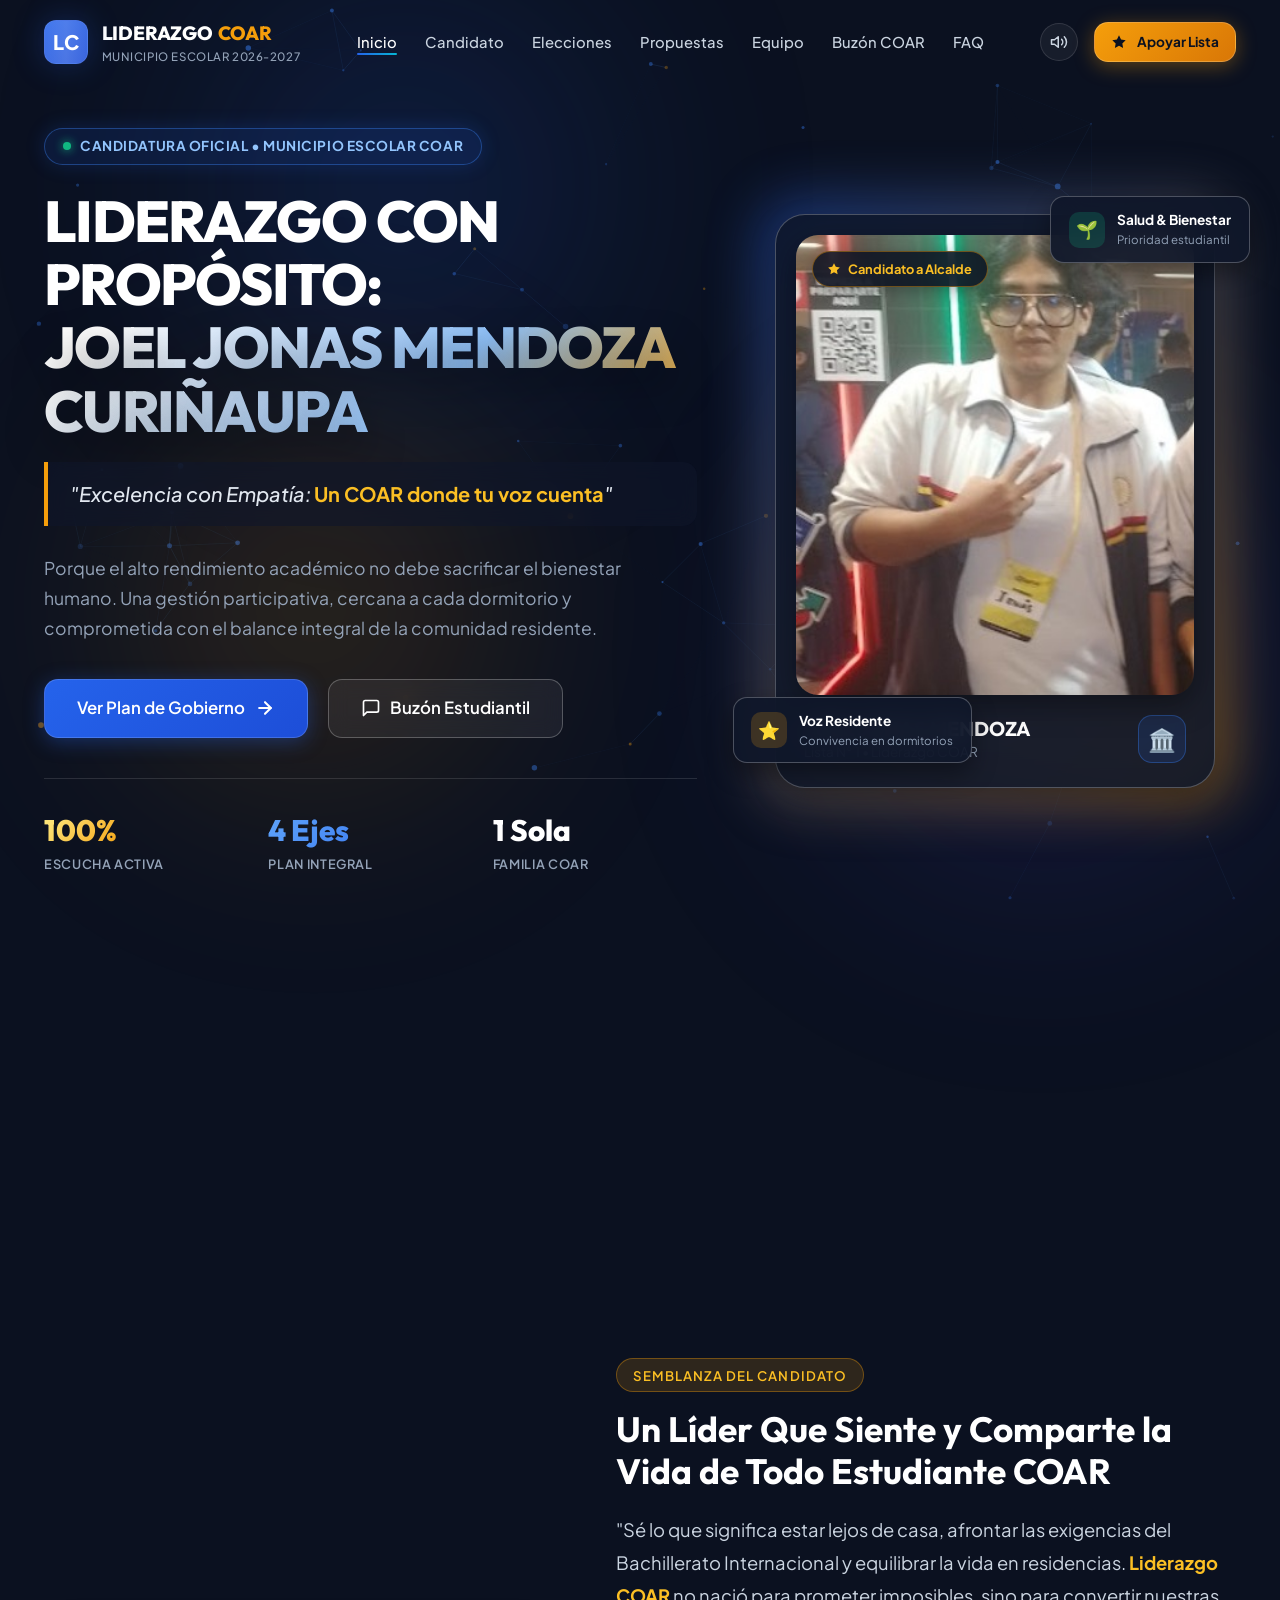
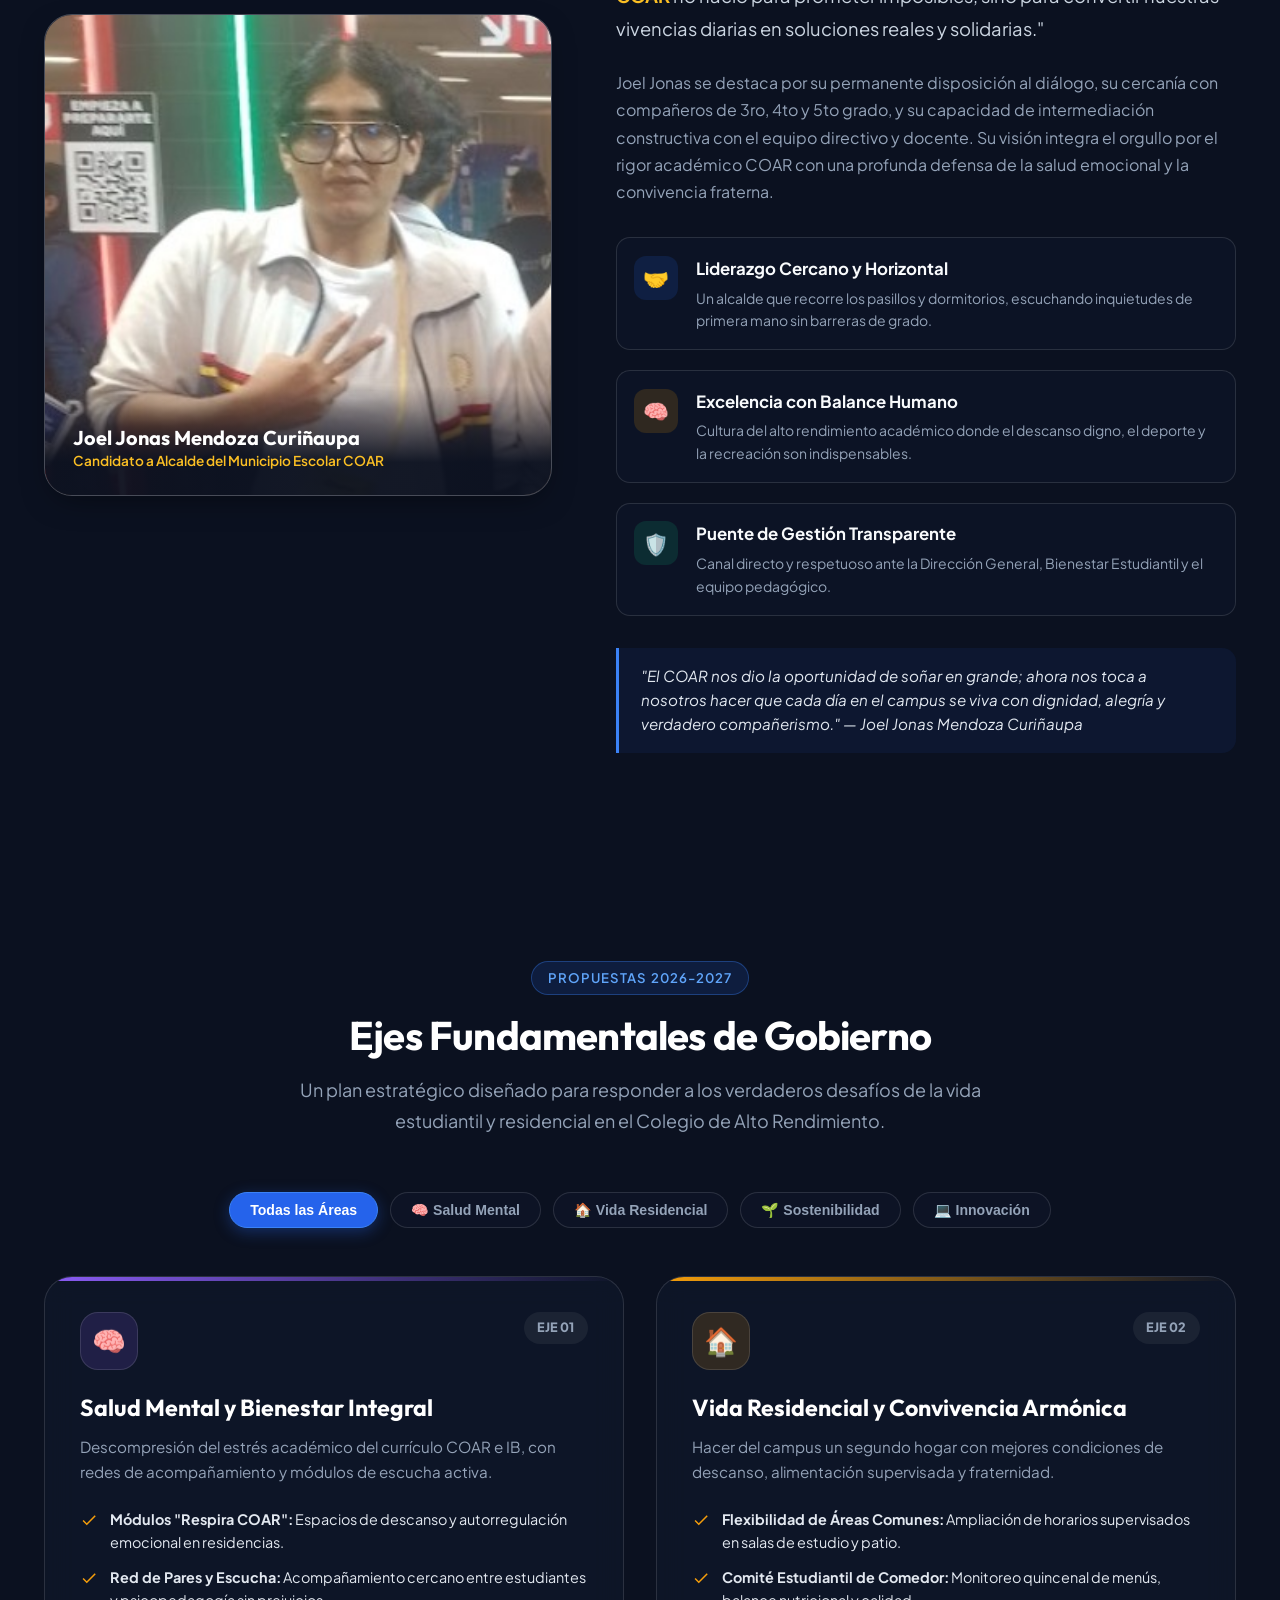
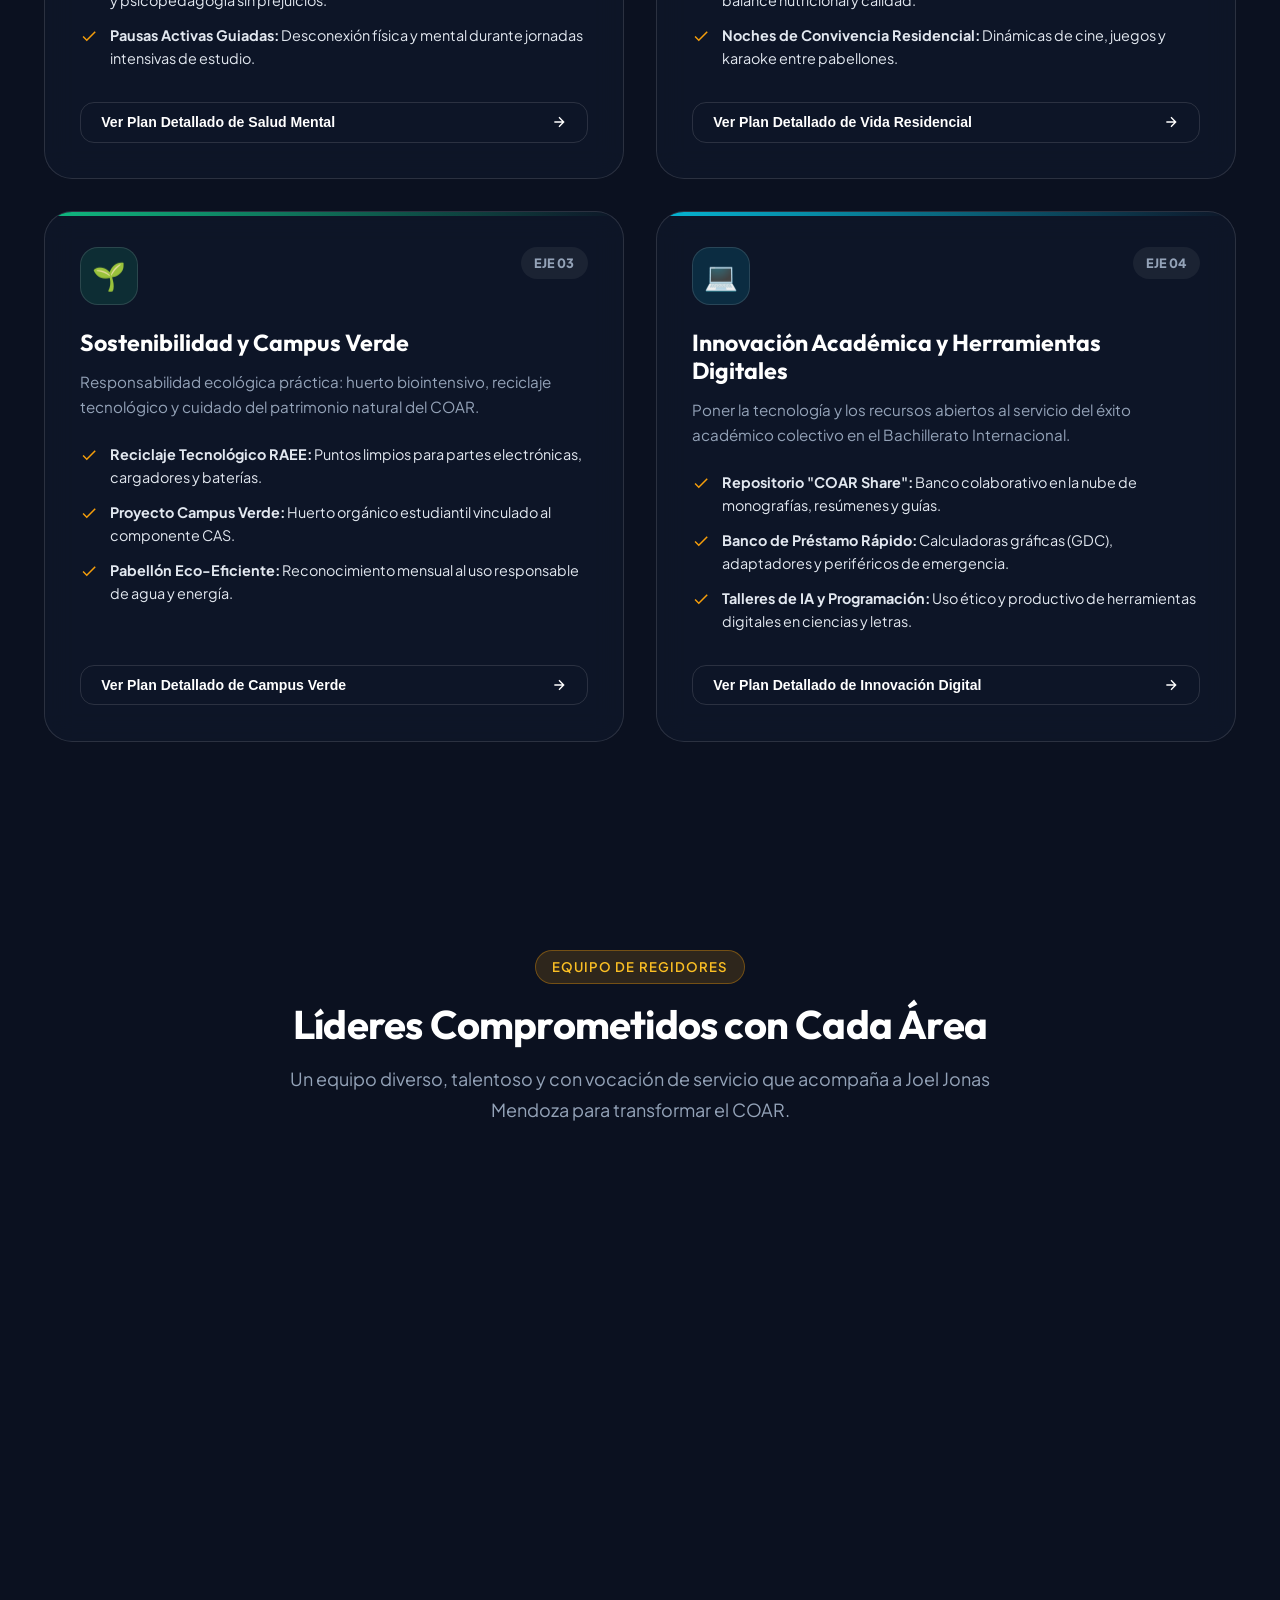
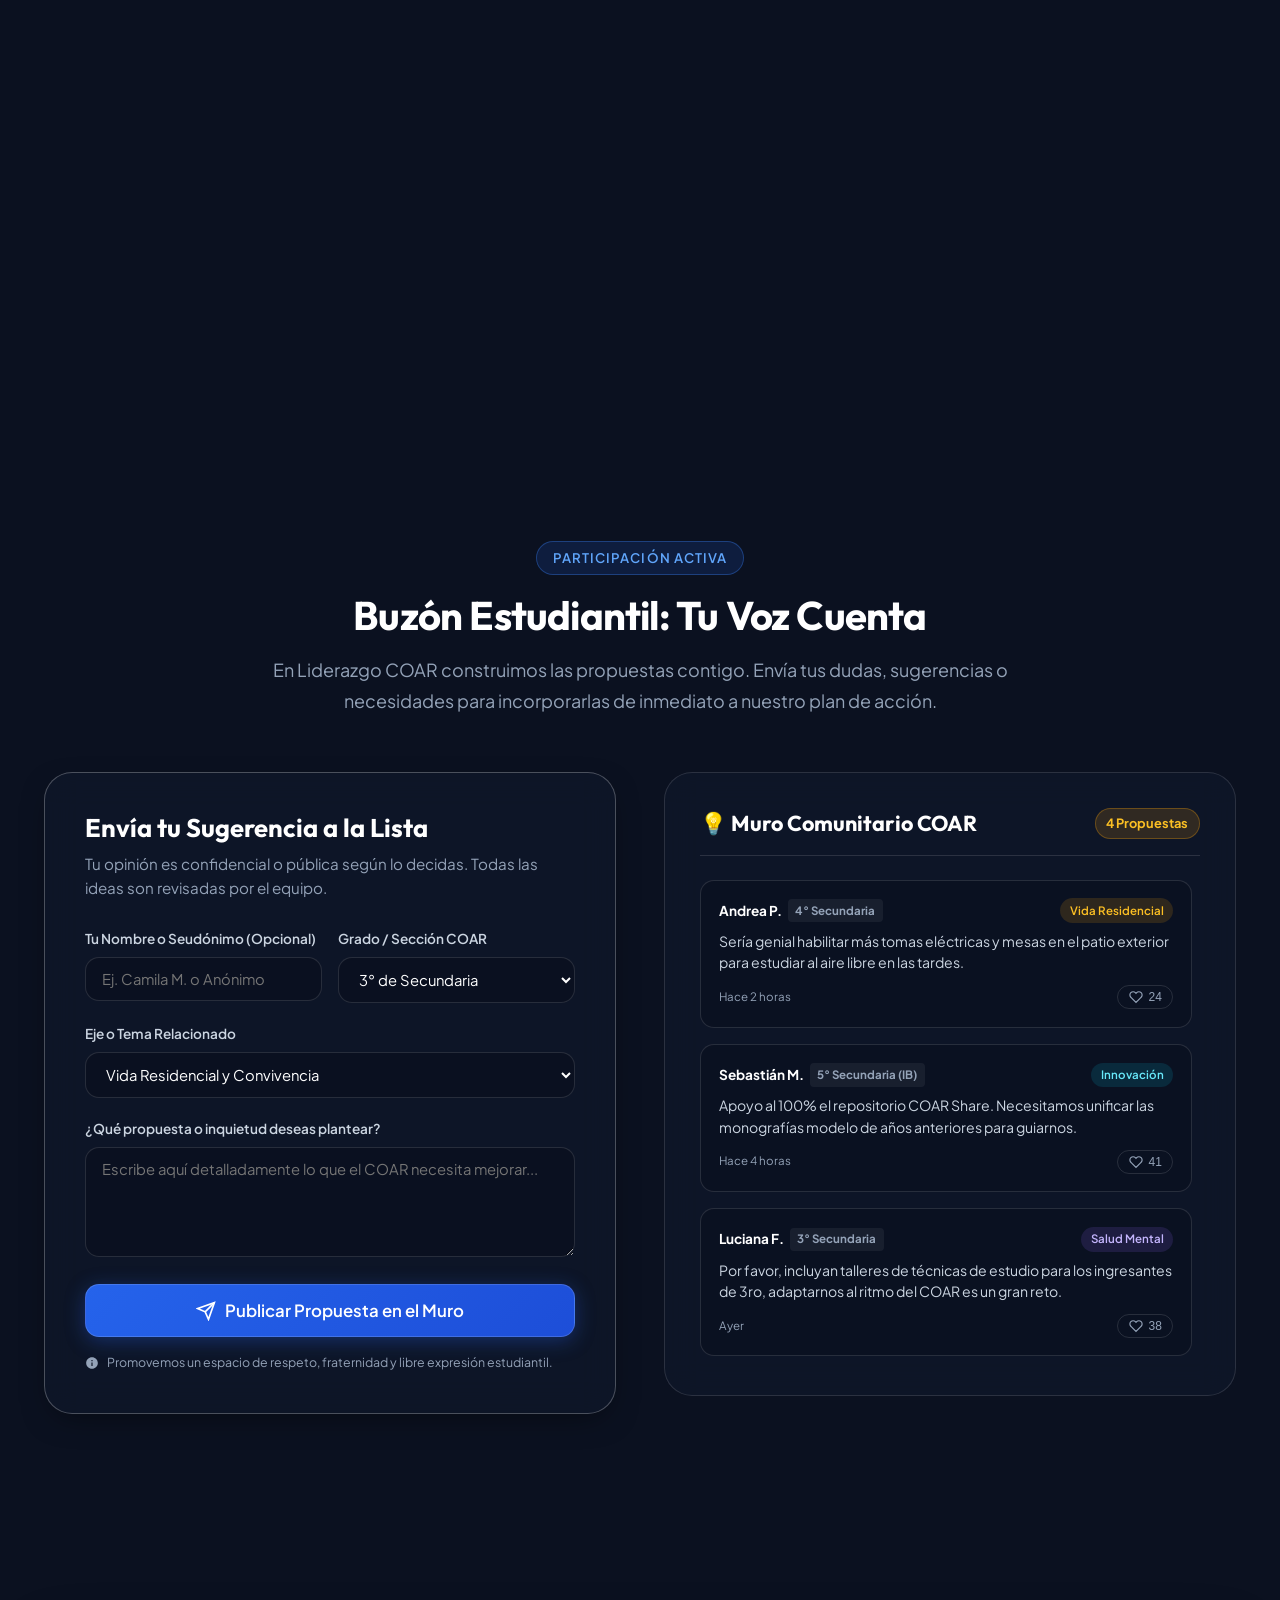
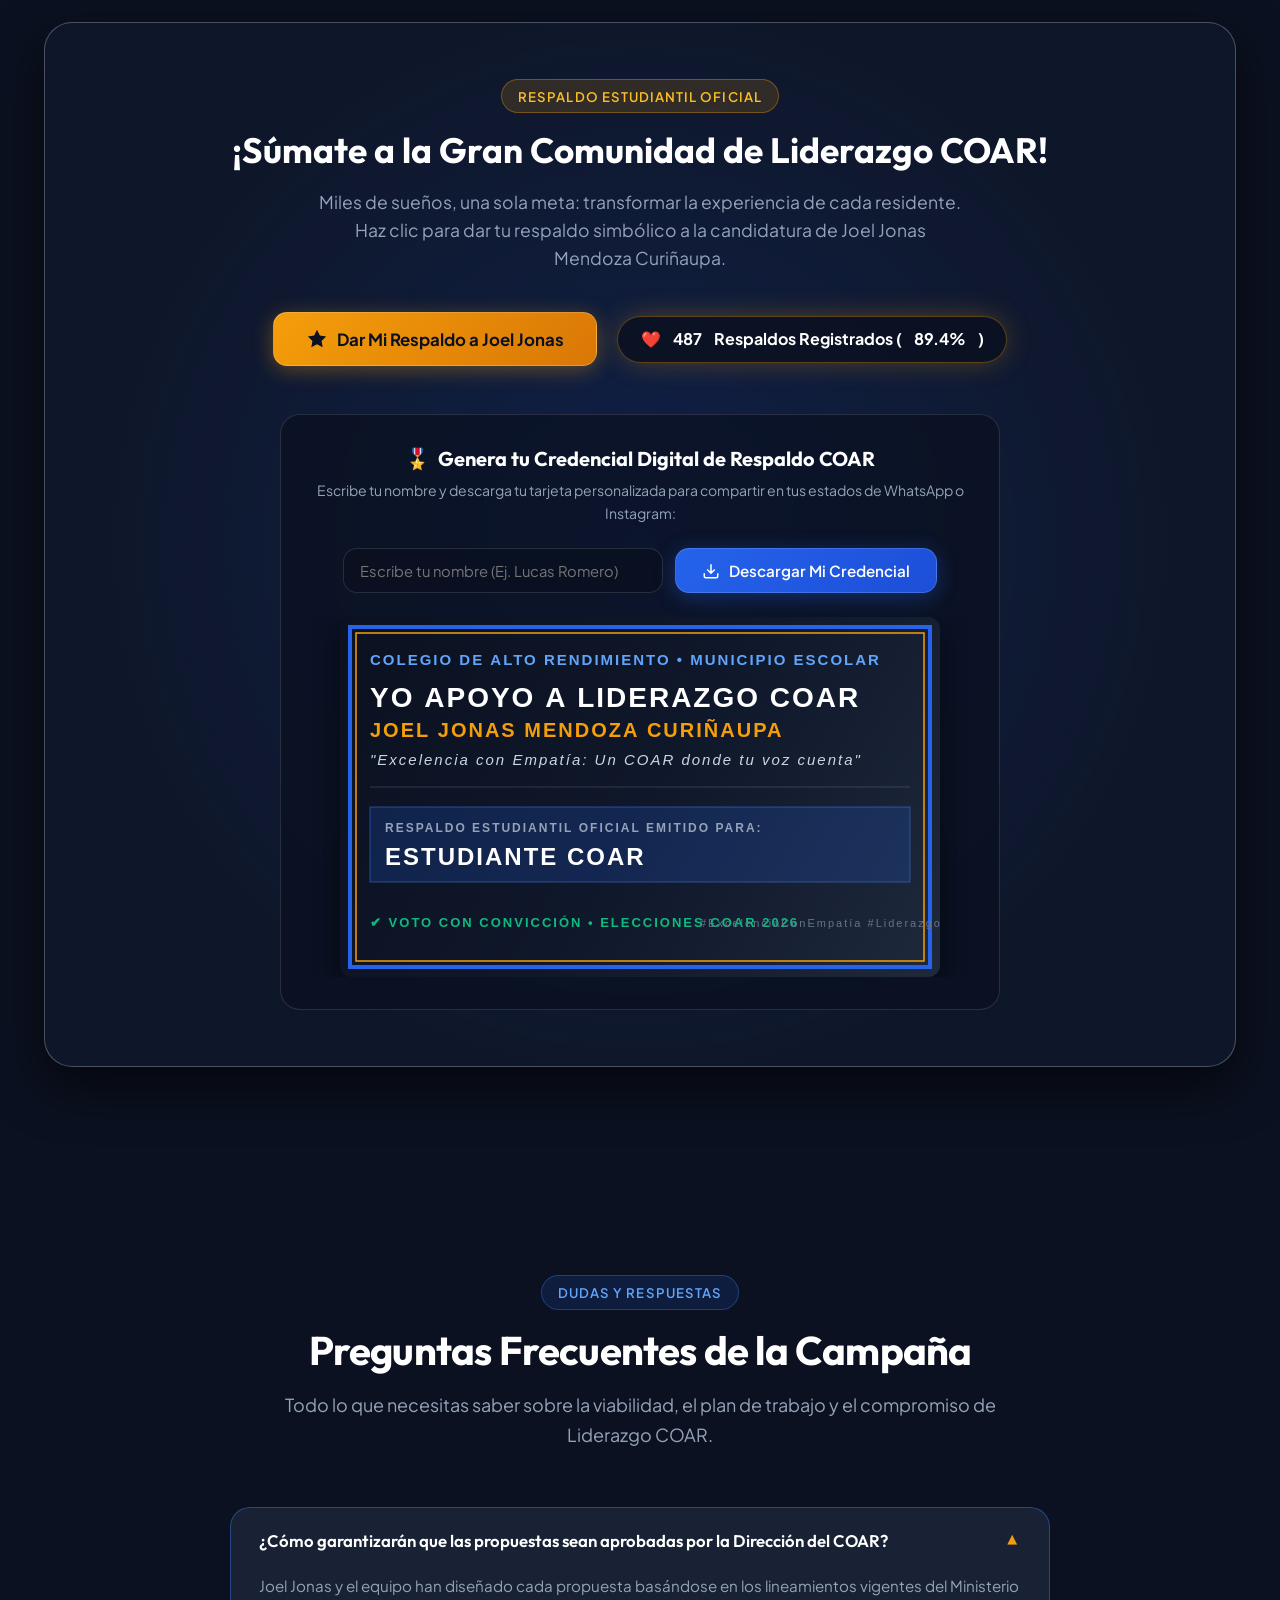
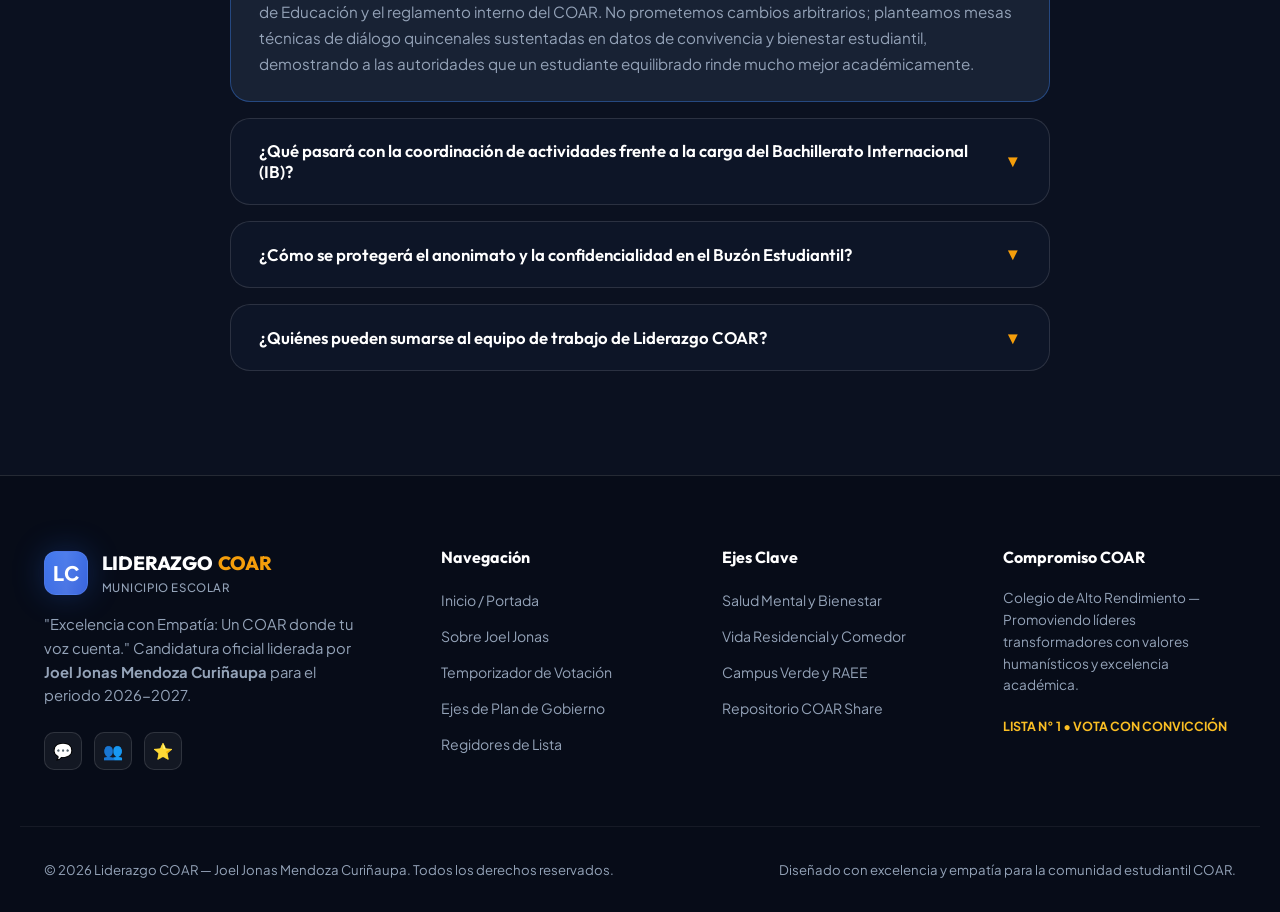
==== commit 622d60ed: "Agrega verificación Google Search Console" ====
--- a/index.html
+++ b/index.html
@@ -12,6 +12,7 @@
   <meta name="keywords"
     content="COAR, Colegio de Alto Rendimiento, Municipio Escolar, Joel Jonas Mendoza, Liderazgo COAR, Elecciones Escolares, Bachillerato Internacional">
   <meta name="author" content="Liderazgo COAR">
+  <meta name="google-site-verification" content="V73aFHzOD5lEz5BbrK_62JoMyjRepHht5NZiqW4cEFc">
   <meta property="og:title" content="Liderazgo COAR | Joel Jonas Mendoza Curiñaupa">
   <meta property="og:description"
     content="Excelencia con Empatía: Un COAR donde tu voz cuenta. Conoce nuestras propuestas y únete al cambio.">
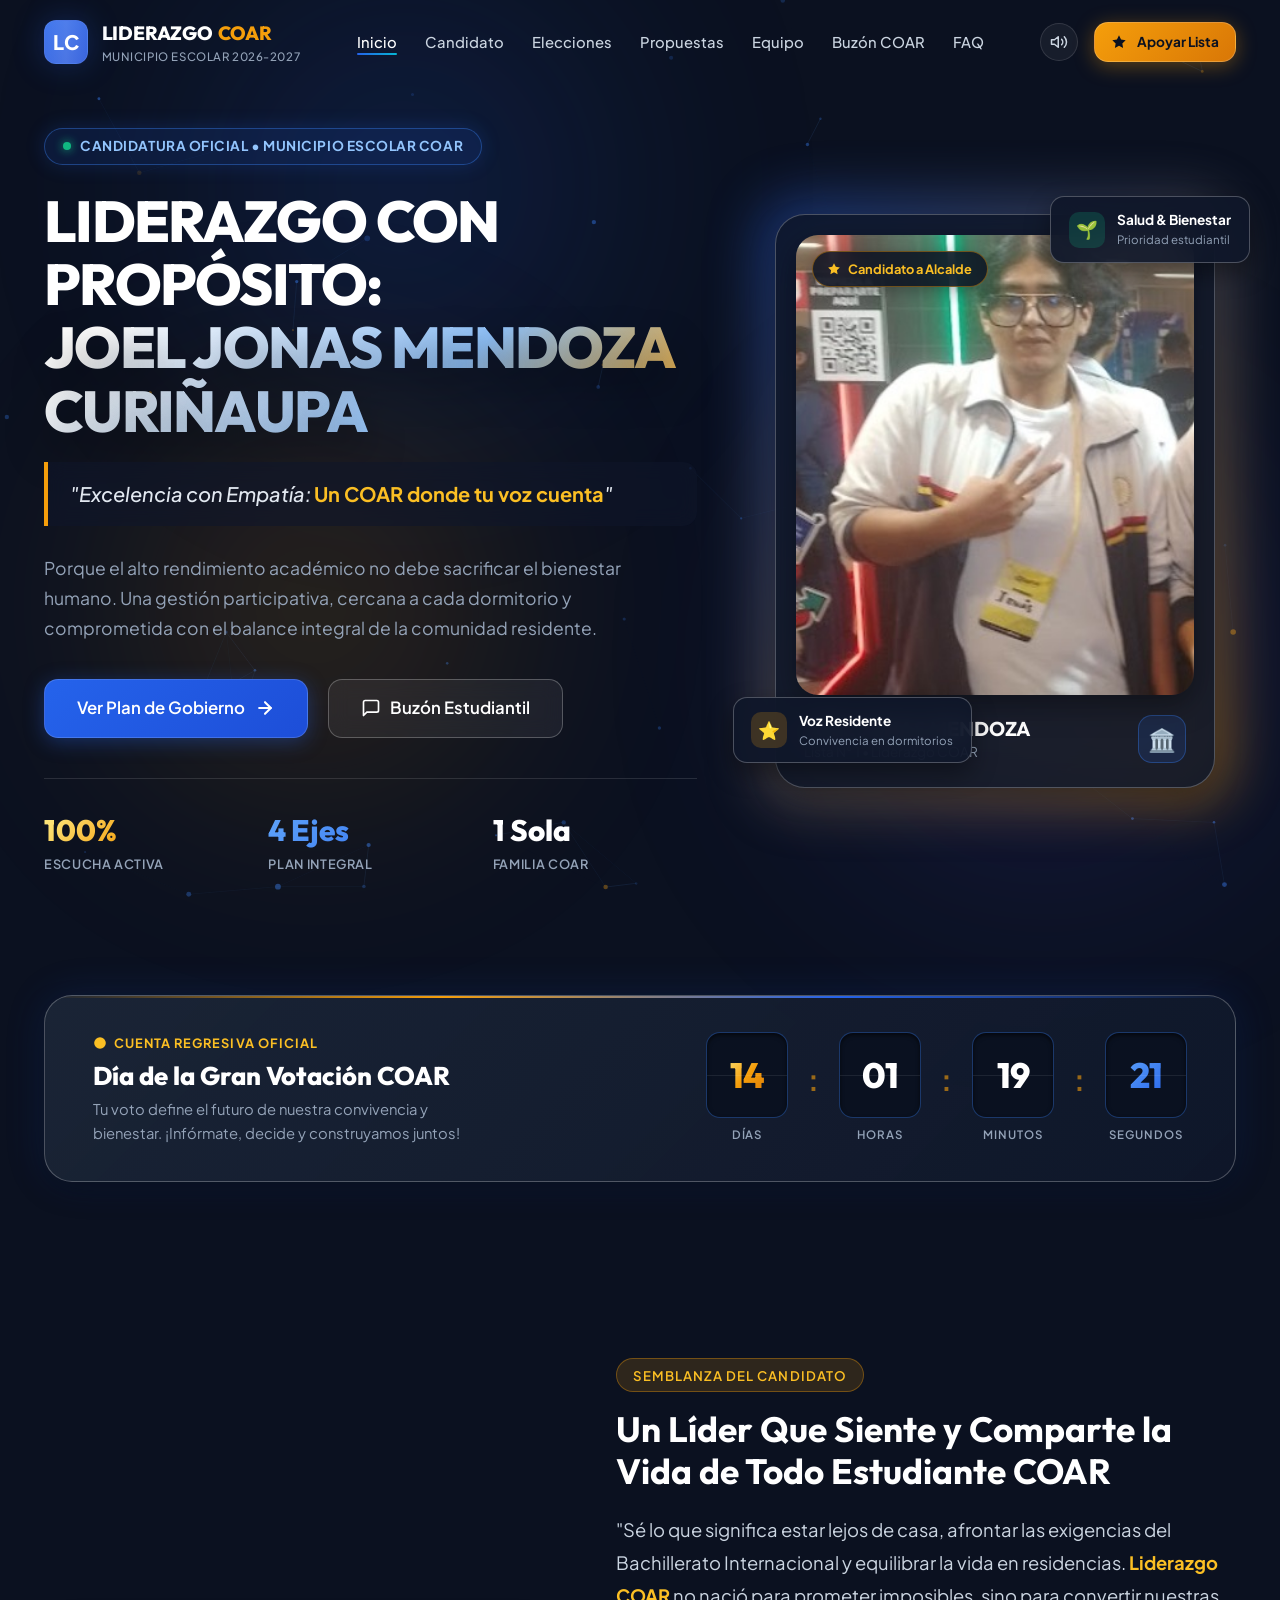
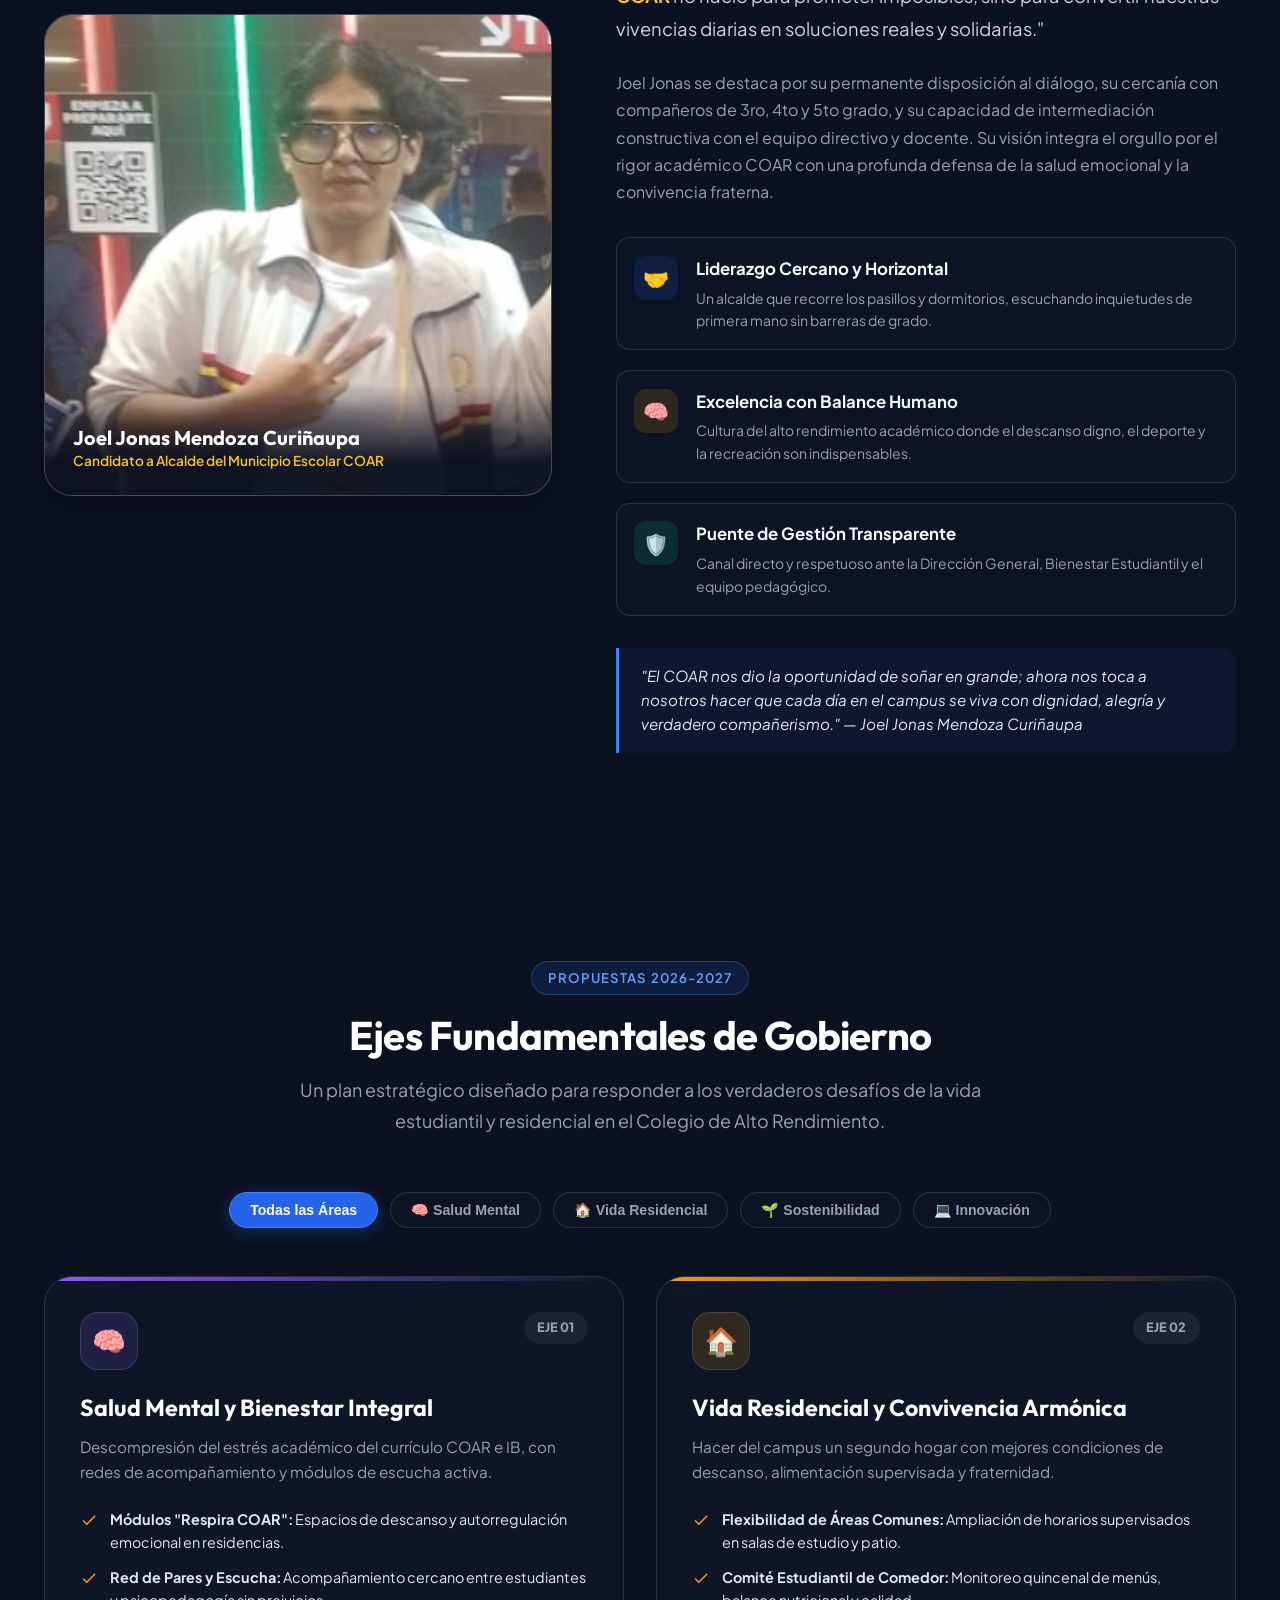
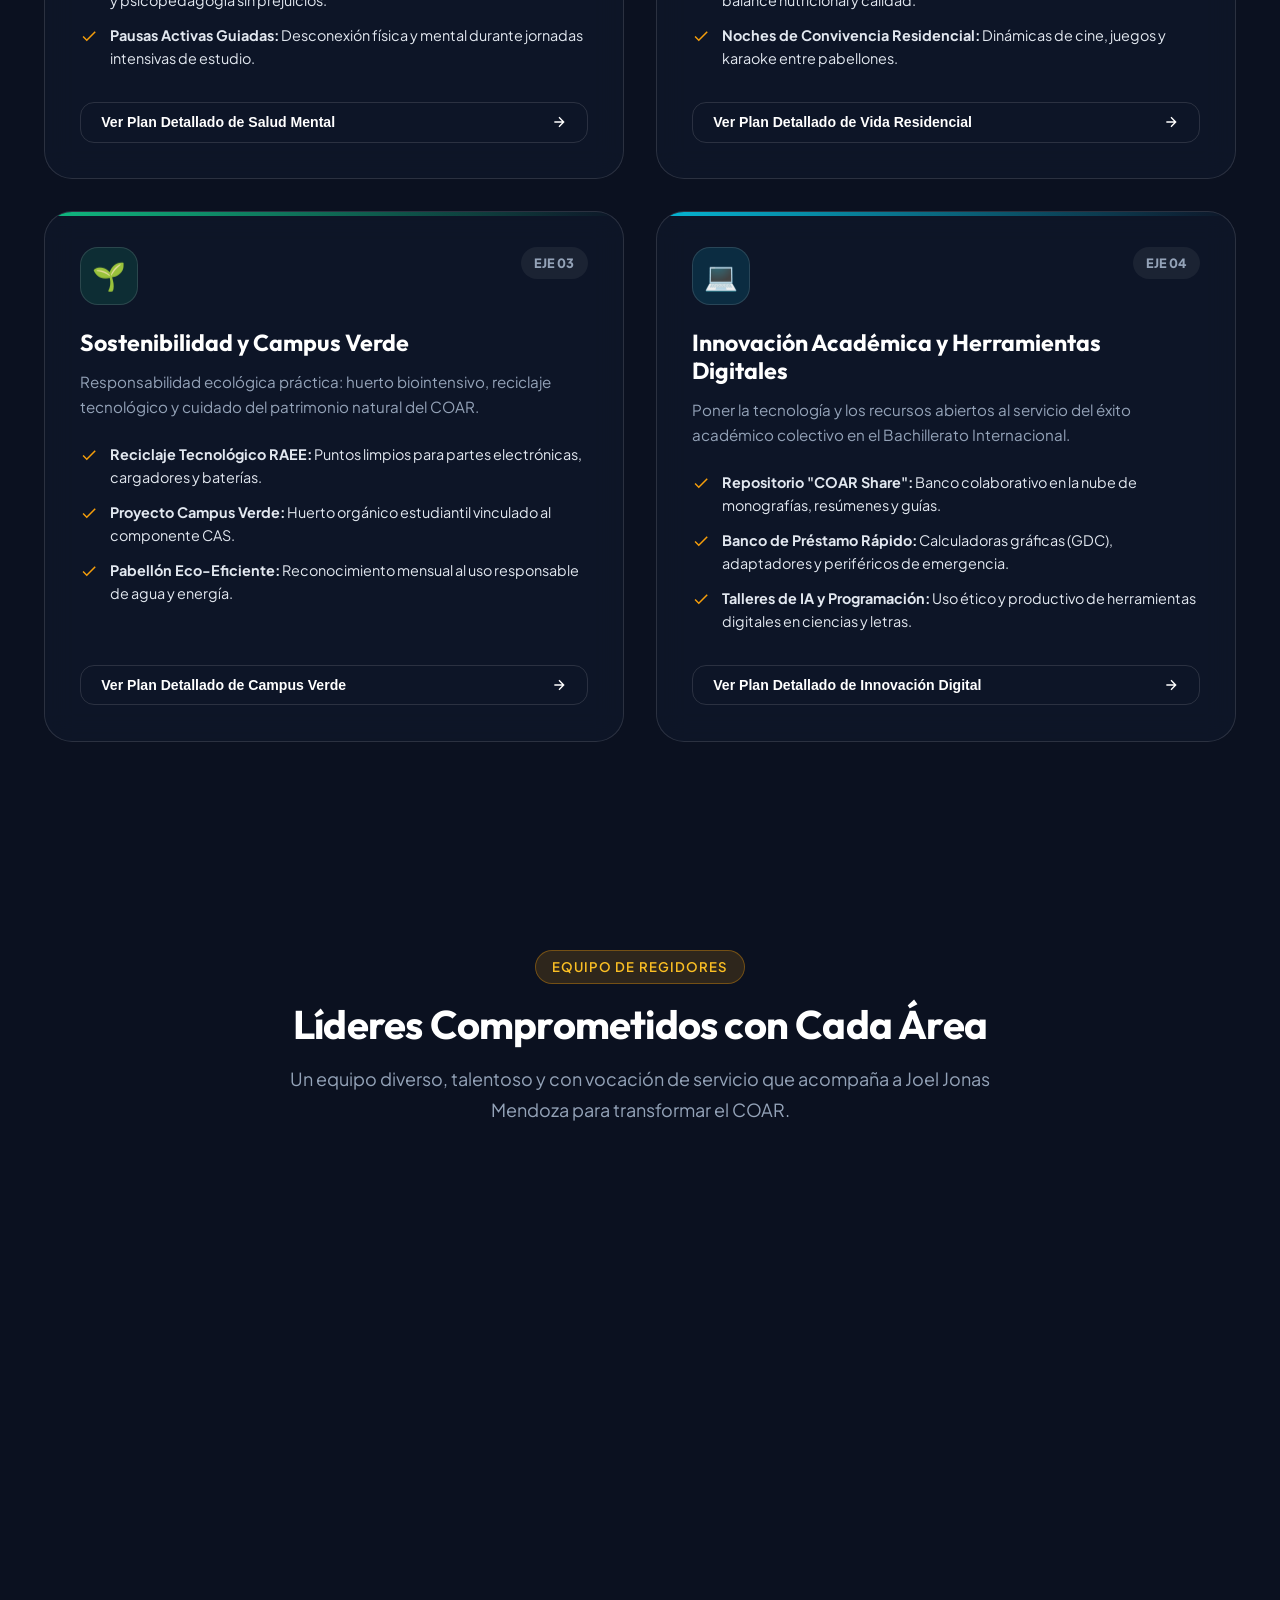
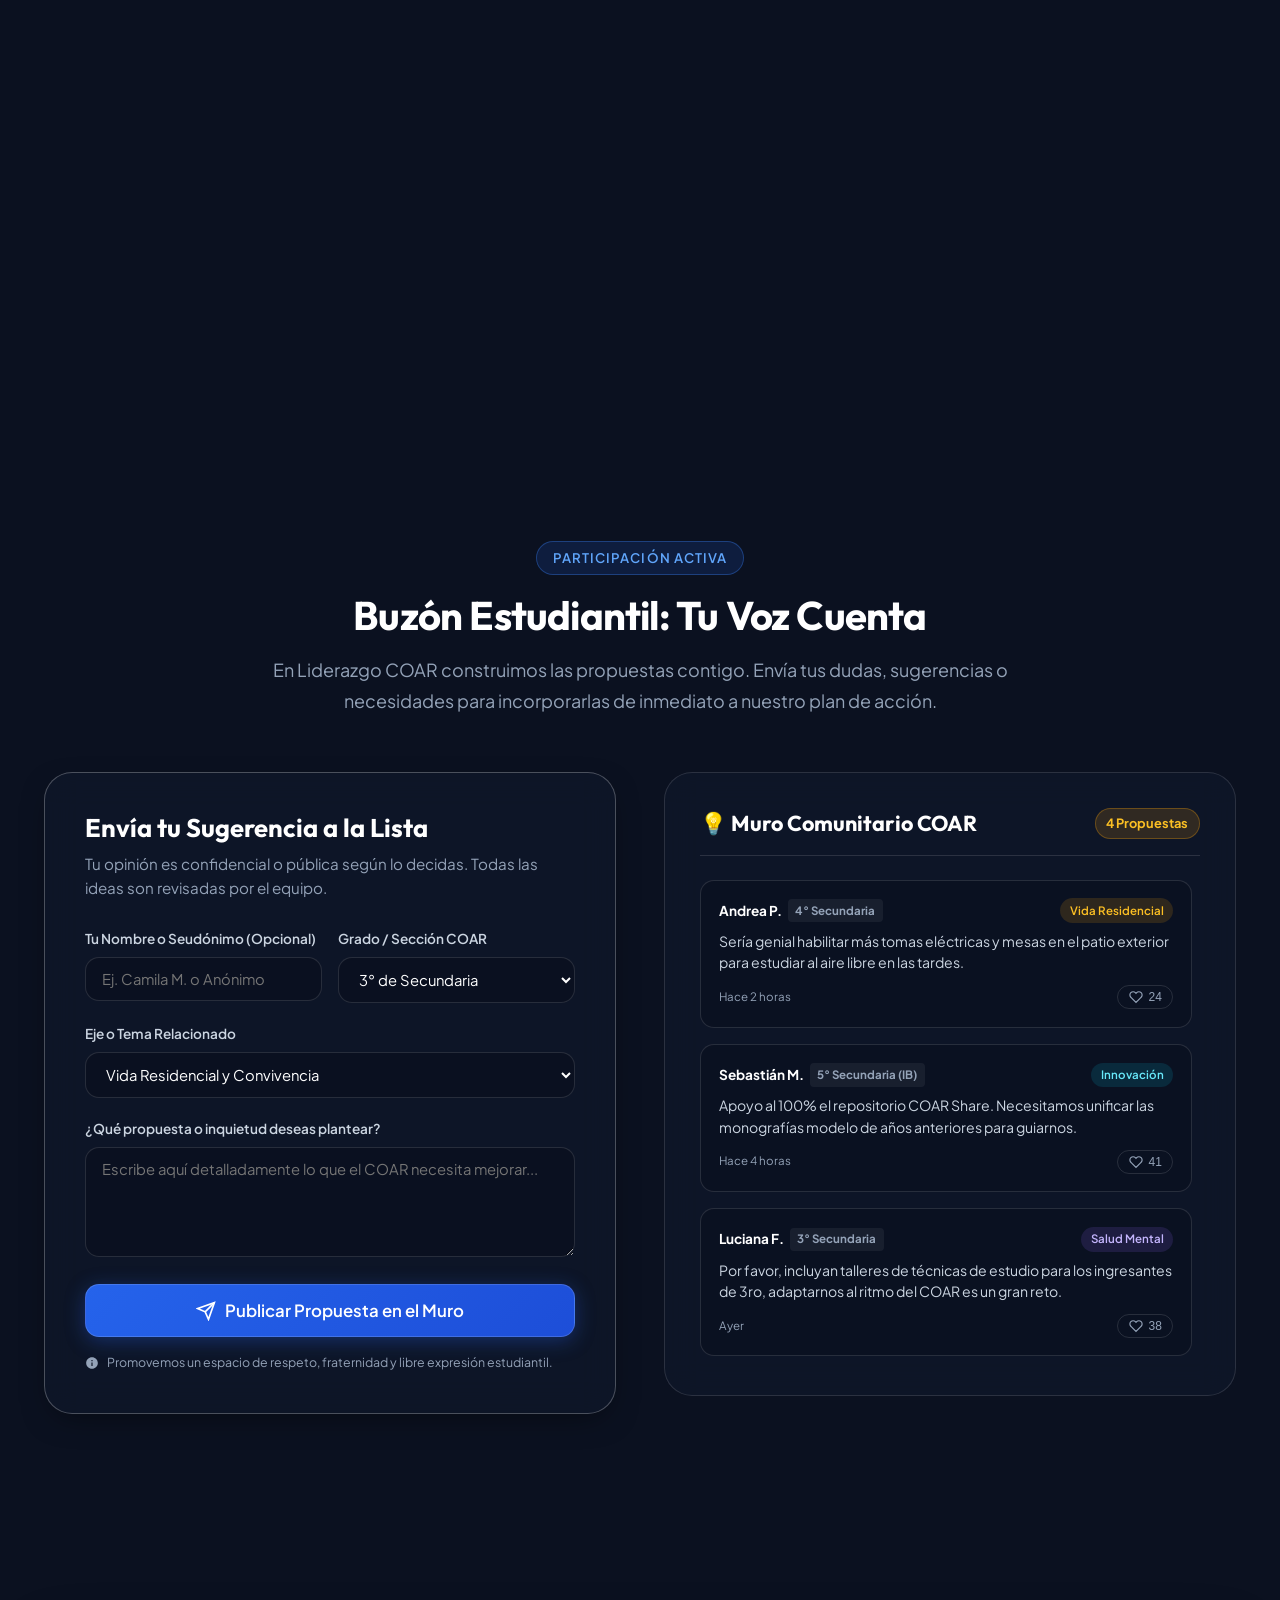
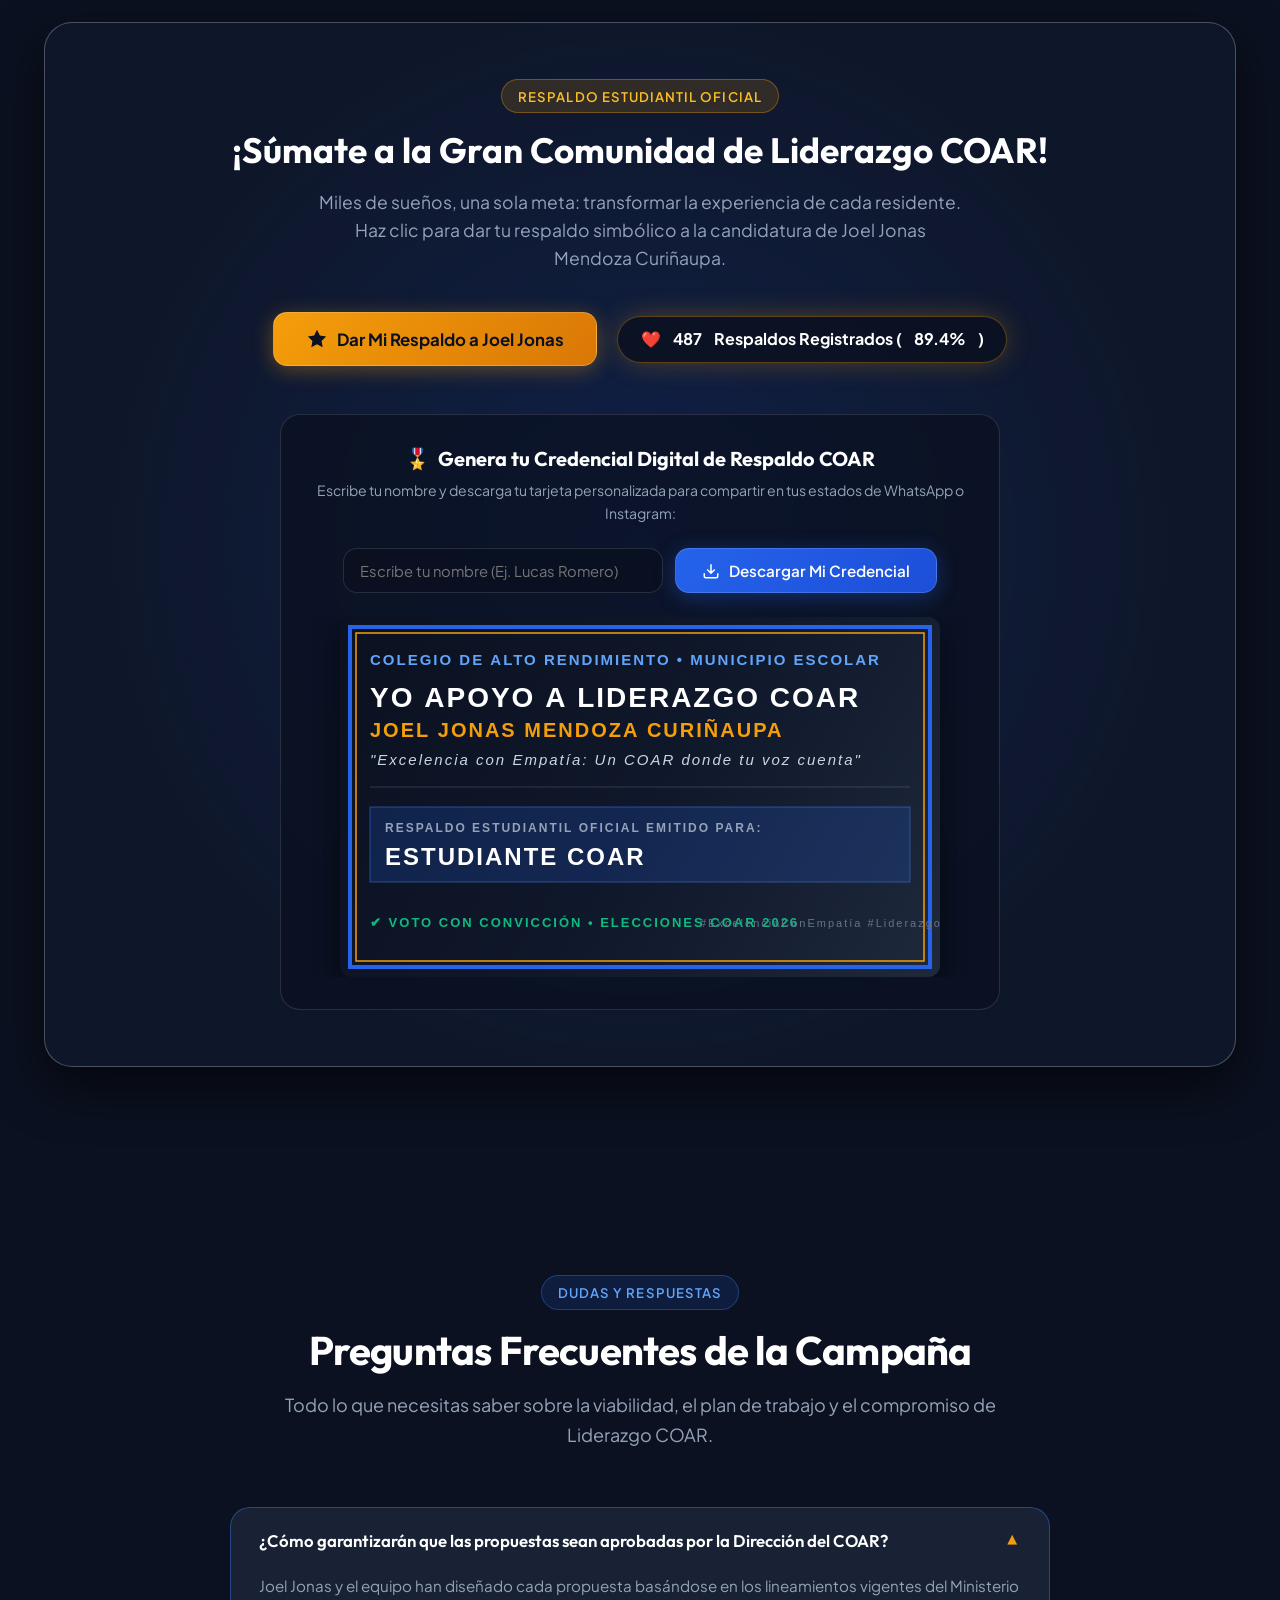
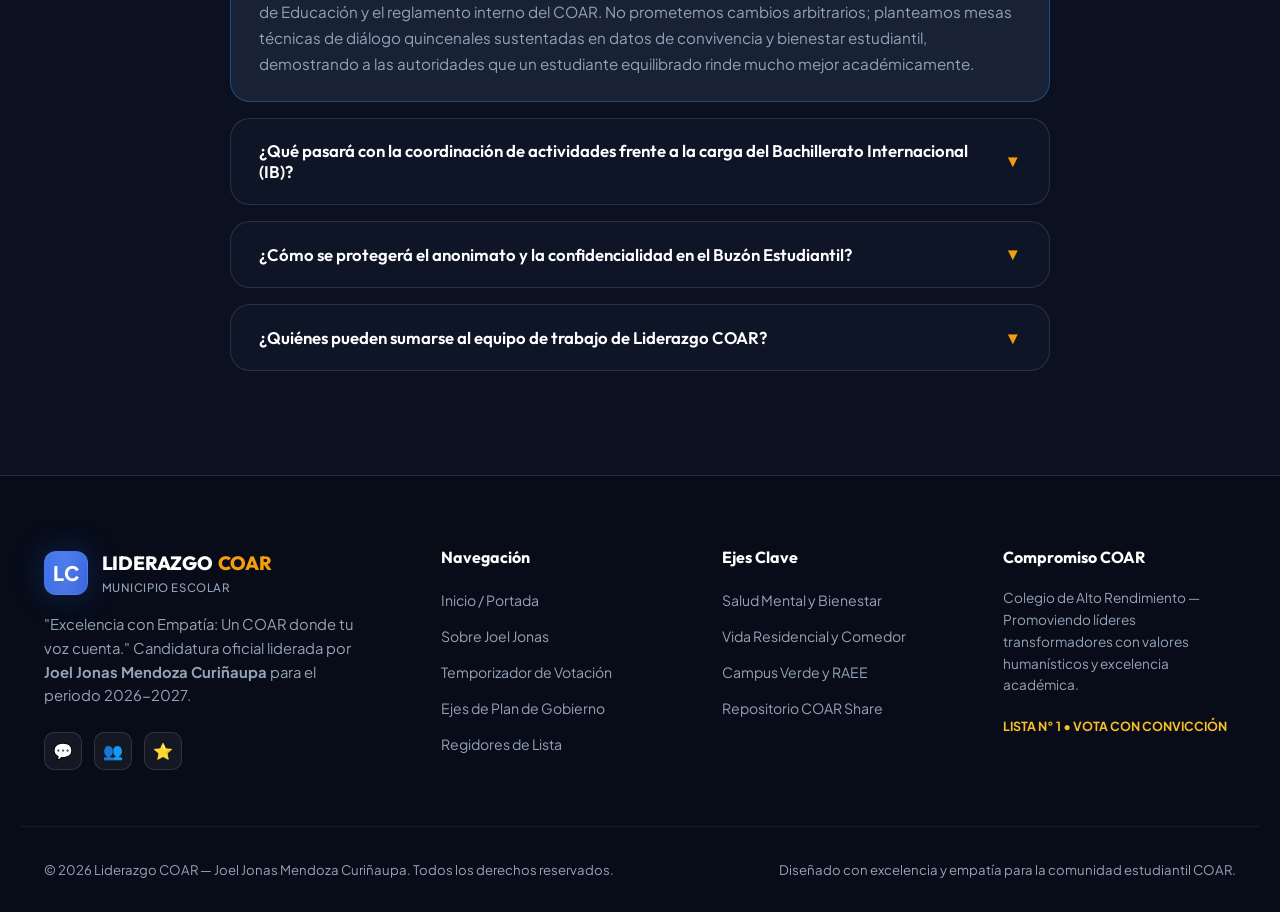
==== commit c6655c99: "Add Google Search Console verification meta tag" ====
--- a/index.html
+++ b/index.html
@@ -4,6 +4,7 @@
 <head>
   <meta charset="UTF-8">
   <meta name="viewport" content="width=device-width, initial-scale=1.0">
+  <meta name="google-site-verification" content="V73aFHzOD5lEz5BbrK_62JoMyjRepHht5NZiqW4cEFc">
   <title>Liderazgo COAR | Joel Jonas Mendoza Curiñaupa - Alcalde Escolar</title>
 
   <!-- Metadatos SEO y Campaña -->
